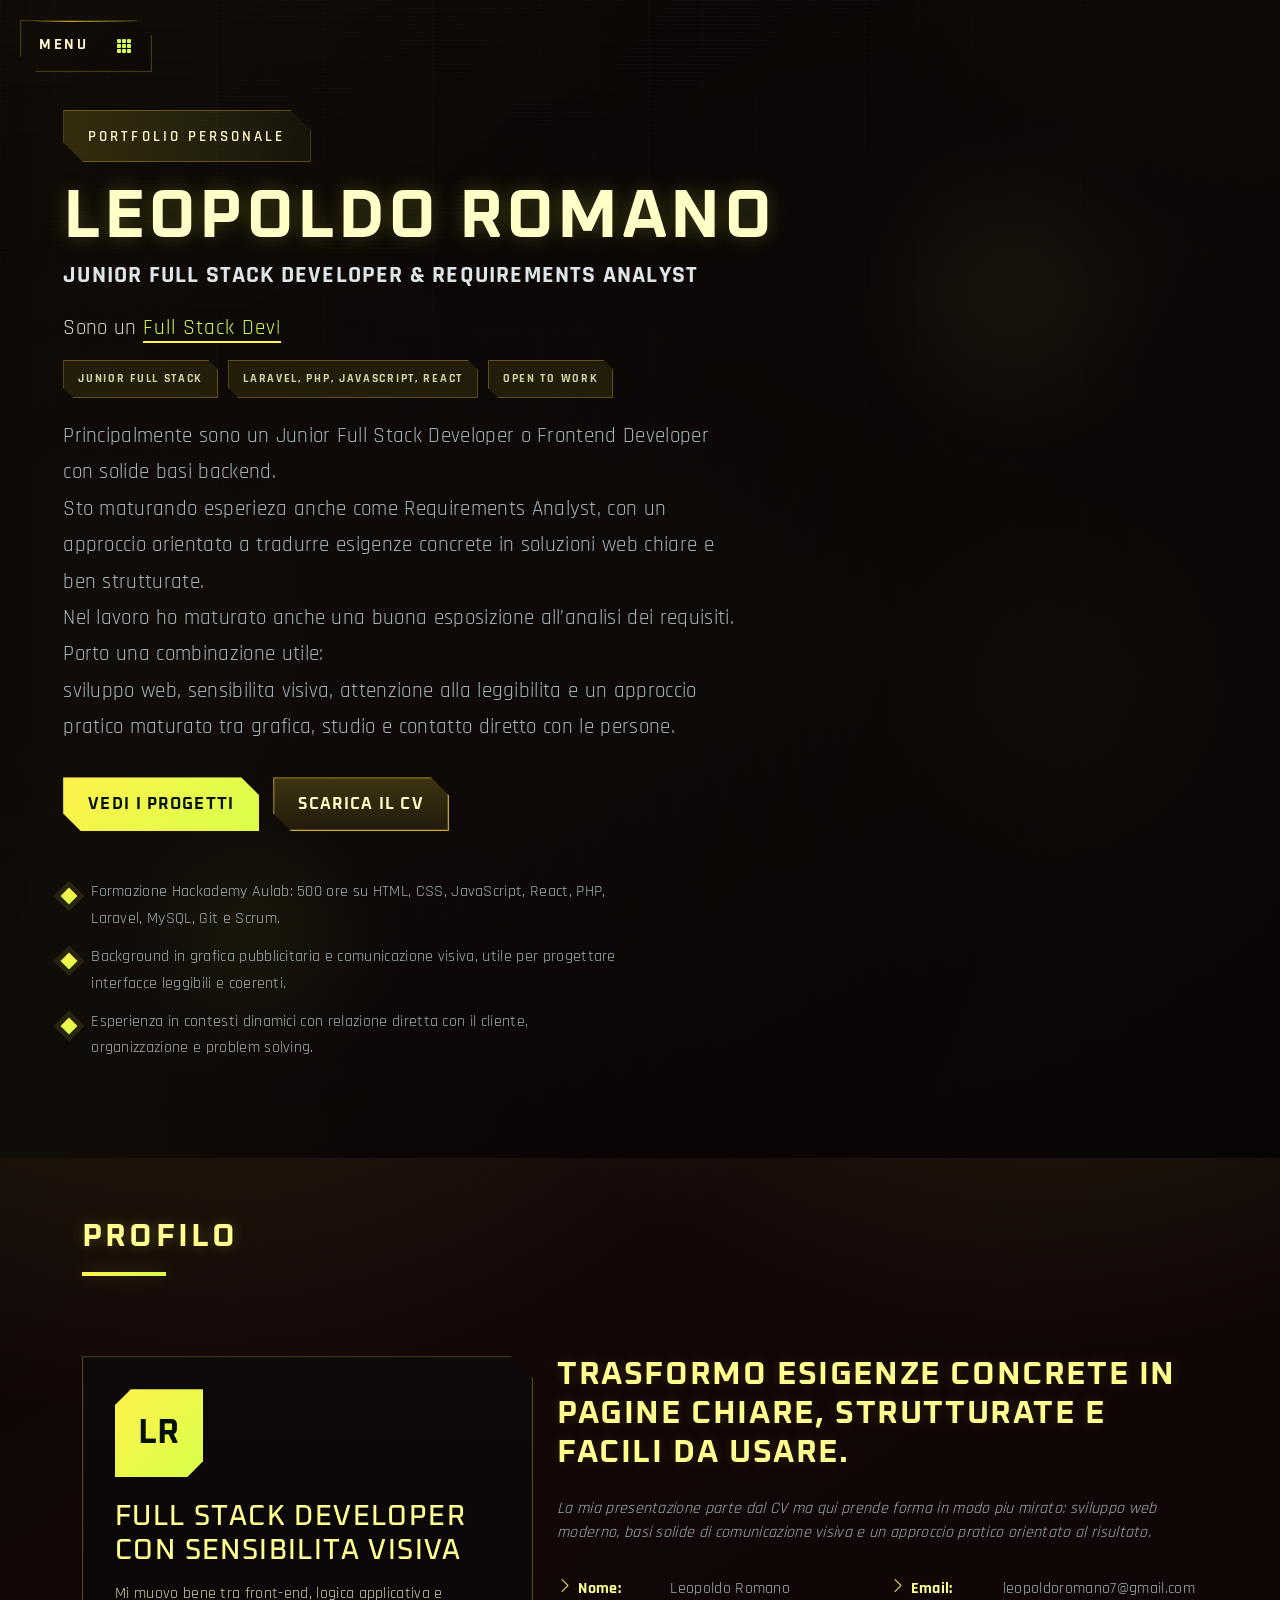
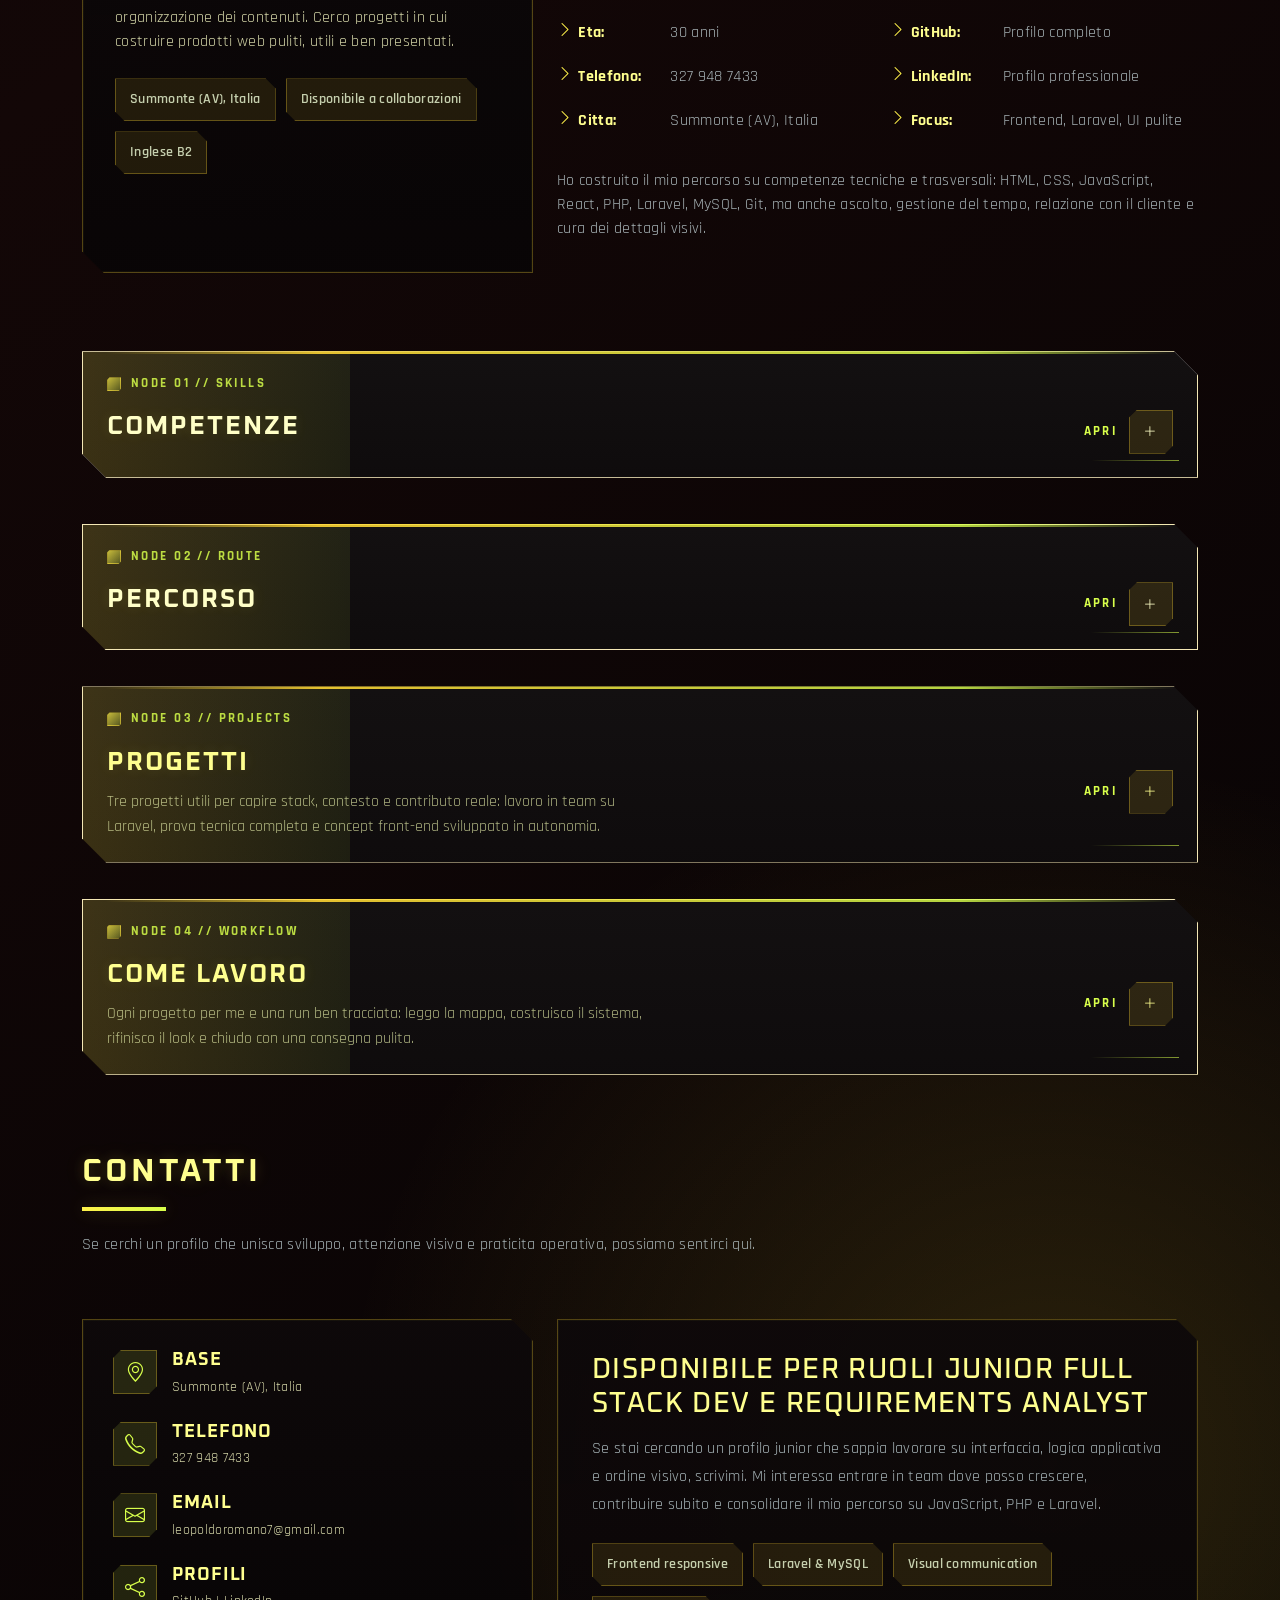
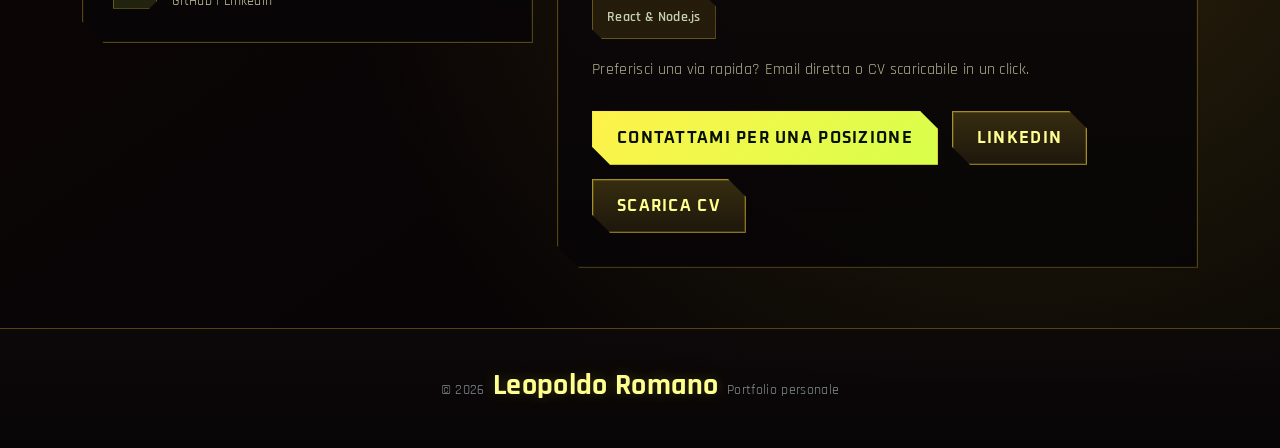
==== index.html @ 9788834b "feat: refresh sidebar and skills hub" ====
<!DOCTYPE html>
<html lang="it">

<head>
  <meta charset="utf-8">
  <meta content="width=device-width, initial-scale=1.0" name="viewport">
  <title>Leopoldo Romano | Junior Full Stack Developer</title>
  <meta
    content="Portfolio di Leopoldo Romano, Junior Full Stack Developer con esperienza in Laravel, PHP, JavaScript, React, WordPress e background in grafica e comunicazione visiva.."
    name="description">
  <meta content="Leopoldo Romano, Junior Full Stack Developer, Laravel, PHP, JavaScript,  React, HTML, CSS, MySQL, Portfolio"
    name="keywords">

  <link href="assets/img/favicon-lr.svg" rel="icon" type="image/svg+xml">
  <link href="assets/img/favicon-lr.svg" rel="apple-touch-icon">

  <link href="https://fonts.googleapis.com" rel="preconnect">
  <link href="https://fonts.gstatic.com" rel="preconnect" crossorigin>
  <link
    href="https://fonts.googleapis.com/css2?family=Oxanium:wght@400;500;600;700;800&family=Rajdhani:wght@400;500;600;700&display=swap"
    rel="stylesheet">

  <link href="assets/vendor/bootstrap/css/bootstrap.min.css" rel="stylesheet">
  <link href="assets/vendor/bootstrap-icons/bootstrap-icons.css" rel="stylesheet">
  <link href="assets/vendor/aos/aos.css" rel="stylesheet">

  <link href="assets/css/main.css?v=20260404-sidebar-photo" rel="stylesheet">
</head>

<body class="index-page">

  <header id="header" class="header dark-background d-flex flex-column">
    <button type="button" class="header-toggle" aria-label="Apri navigazione" aria-expanded="false"
      aria-controls="navmenu">
      <span class="header-toggle-label" data-header-toggle-label>Menu</span>
      <i class="bi bi-grid-3x3-gap-fill header-toggle-icon" data-header-toggle-icon aria-hidden="true"></i>
    </button>

    <div class="profile-mark profile-photo">
      <img src="assets/img/leopoldo-romano-sidebar.jpg?v=20260404-sidebar-photo" alt="Foto Leopoldo Romano">
    </div>

    <a href="#hero" class="logo d-flex flex-column align-items-center justify-content-center">
      <h1 class="sitename">Leopoldo Romano</h1>
    </a>
    <p class="sidebar-role">Junior Full Stack Developer & Requirements Analyst</p>

    <div class="social-links text-center">
      <a href="https://github.com/leopoldoromano7-ops" class="github" target="_blank" rel="noreferrer"
        aria-label="GitHub">
        <i class="bi bi-github"></i>
      </a>
      <a href="https://www.linkedin.com/in/leopoldo-romano-wd/" class="linkedin" target="_blank" rel="noreferrer"
        aria-label="LinkedIn">
        <i class="bi bi-linkedin"></i>
      </a>
      <a href="mailto:leopoldoromano7@gmail.com" class="email" aria-label="Email">
        <i class="bi bi-envelope"></i>
      </a>
      <a href="tel:+393279487433" class="phone" aria-label="Telefono">
        <i class="bi bi-telephone"></i>
      </a>
    </div>

    <nav id="navmenu" class="navmenu">
      <ul>
        <li><a href="#hero" class="active"><i class="bi bi-house navicon"></i>Home</a></li>
        <li><a href="#about"><i class="bi bi-person navicon"></i>Profilo</a></li>
        <li><a href="#skills"><i class="bi bi-code-square navicon"></i>Competenze</a></li>
        <li><a href="#resume"><i class="bi bi-file-earmark-text navicon"></i>Percorso</a></li>
        <li><a href="#portfolio"><i class="bi bi-grid navicon"></i>Progetti</a></li>
        <li><a href="#services"><i class="bi bi-briefcase navicon"></i>Come lavoro</a></li>
        <li><a href="#contact"><i class="bi bi-envelope navicon"></i>Contatti</a></li>
      </ul>
    </nav>
  </header>

  <main class="main">

    <section id="hero" class="hero section dark-background">
      <img src="assets/img/hero-bg.jpg" alt="" aria-hidden="true">
      <div class="hero-ornament hero-ornament-one"></div>
      <div class="hero-ornament hero-ornament-two"></div>

      <div class="container" data-aos="fade-up" data-aos-delay="100">
        <span class="eyebrow d-none d-md-block">Portfolio personale</span>
        <h2 class="hero-name">Leopoldo Romano</h2>
        <p class="hero-role">Junior Full Stack Developer & Requirements Analyst</p>
        <p class="hero-lead mt-4">
          Sono un 
          <span class="typed"
            data-typed-items="Full Stack Developer, Requirements Analyst, Frontend Developer con basi backend, Sviluppatore Laravel junior, Web Developer con background grafico, Developer tra UI e logica applicativa">Frontend
            Developeran>
        </p>
        <div class="hero-signal-strip mt-2" aria-label="Posizionamento professionale">
          <span>Junior Full Stack</span>
          <span>Laravel, PHP, JavaScript, React</span>
          <span>Open to work</span>
        </div>
        <p class="hero-intro">
          Principalmente sono un Junior Full Stack Developer o Frontend Developer con solide basi backend.<br>
          Sto maturando esperieza anche come Requirements Analyst, con un approccio orientato a tradurre esigenze concrete in soluzioni web chiare e ben strutturate.<br>
          Nel lavoro ho maturato anche una buona esposizione all’analisi dei requisiti.<br>
          Porto una combinazione utile:<br>
          sviluppo web, sensibilita visiva, attenzione alla leggibilita e un approccio pratico maturato tra grafica,
          studio e contatto diretto con le persone.
        </p>
        <div class="hero-actions">
          <a href="#portfolio" class="action-btn">Vedi i progetti</a>
          <a href="assets/docs/leopoldo-romano-cv.pdf" class="action-btn action-btn-outline"
            download="Leopoldo-Romano-CV.pdf">Scarica il CV</a>
        </div>
        <ul class="hero-points mt-5">
          <li>Formazione Hackademy Aulab: 500 ore su HTML, CSS, JavaScript, React, PHP,  <br>
            Laravel, MySQL, Git e Scrum.</li>
          <li>Background in grafica pubblicitaria e comunicazione visiva, utile per progettare <br>
            interfacce leggibili e coerenti.</li>
          <li>Esperienza in contesti dinamici con relazione diretta con il cliente, <br>
            organizzazione e problem solving.
          </li>
        </ul>
      </div>
    </section>

    <section id="about" class="about section">
      <div class="container section-title" data-aos="fade-up">
        <h2>Profilo</h2>
      </div>

      <div class="container" data-aos="fade-up" data-aos-delay="100">
        <div class="row gy-4 align-items-stretch">
          <div class="col-lg-5">
            <div class="about-panel">
              <div class="about-mark">LR</div>
              <h3>Full Stack Developer con sensibilita visiva</h3>
              <p>
                Mi muovo bene tra front-end, logica applicativa e organizzazione dei contenuti. Cerco progetti in cui
                costruire prodotti web puliti, utili e ben presentati.
              </p>
              <div class="meta-pills">
                <span>Summonte (AV), Italia</span>
                <span>Disponibile a collaborazioni</span>
                <span>Inglese B2</span>
              </div>
            </div>
          </div>

          <div class="col-lg-7 content">
            <h2>Trasformo esigenze concrete in pagine chiare, strutturate e facili da usare.</h2>
            <p class="fst-italic py-3">
              La mia presentazione parte dal CV ma qui prende forma in modo piu mirato: sviluppo web moderno, basi
              solide di comunicazione visiva e un approccio pratico orientato al risultato.
            </p>
            <div class="row">
              <div class="col-md-6">
                <ul>
                  <li><i class="bi bi-chevron-right"></i> <strong>Nome:</strong> <span>Leopoldo Romano</span></li>
                  <li><i class="bi bi-chevron-right"></i> <strong>Eta:</strong> <span>30 anni</span></li>
                  <li><i class="bi bi-chevron-right"></i> <strong>Telefono:</strong> <span><a
                        href="tel:+393279487433">327 948 7433</a></span></li>
                  <li><i class="bi bi-chevron-right"></i> <strong>Citta:</strong> <span>Summonte (AV), Italia</span>
                  </li>
                </ul>
              </div>
              <div class="col-md-6">
                <ul>
                  <li><i class="bi bi-chevron-right"></i> <strong>Email:</strong> <span><a
                        href="mailto:leopoldoromano7@gmail.com">leopoldoromano7@gmail.com</a></span></li>
                  <li><i class="bi bi-chevron-right"></i> <strong>GitHub:</strong> <span><a
                        href="https://github.com/leopoldoromano7-ops" target="_blank" rel="noreferrer">Profilo
                        completo</a></span></li>
                  <li><i class="bi bi-chevron-right"></i> <strong>LinkedIn:</strong> <span><a
                        href="https://www.linkedin.com/in/leopoldo-romano-wd/" target="_blank"
                        rel="noreferrer">Profilo professionale</a></span></li>
                  <li><i class="bi bi-chevron-right"></i> <strong>Focus:</strong> <span>Frontend, Laravel, UI
                      pulite</span></li>
                </ul>
              </div>
            </div>
            <p class="py-3">
              Ho costruito il mio percorso su competenze tecniche e trasversali: HTML, CSS, JavaScript, React, PHP, Laravel,
              MySQL, Git, ma anche ascolto, gestione del tempo, relazione con il cliente e cura dei dettagli visivi.
            </p>
          </div>
        </div>
      </div>
    </section>

    <section id="skills" class="skills-hub-section section dark-background expandable-section"
      data-expandable-label="Node 01 // Skills">
      <div class="container section-title" data-aos="fade-up">
        <h2>Competenze</h2>
      </div>

      <div class="container" data-aos="fade-up" data-aos-delay="100">
        <div class="skills-hud-shell">
          <div class="skills-hud-topbar" aria-label="Panoramica competenze">
            <span><strong>6</strong> rami attivi</span>
            <span><strong>Full Stack</strong> build principale</span>
            <span><strong>UI + Logic</strong> focus combinato</span>
          </div>

          <div class="skills-hub-grid">
            <button type="button" class="skill-path-trigger path-frontend"
              data-skill-modal-target="skill-modal-frontend" aria-haspopup="dialog">
              <span class="skill-path-slot">Path 01</span>
              <span class="skill-path-name">Frontend</span>
              <span class="skill-path-meta">HTML, CSS, JavaScript, React, Bootstrap</span>
              <span class="skill-path-level">Level 06</span>
            </button>

            <button type="button" class="skill-path-trigger path-backend"
              data-skill-modal-target="skill-modal-backend" aria-haspopup="dialog">
              <span class="skill-path-slot">Path 02</span>
              <span class="skill-path-name">Back-end</span>
              <span class="skill-path-meta">PHP, MySQL, MariaDB, MVC, Java</span>
              <span class="skill-path-level">Level 04</span>
            </button>

            <div class="skills-hub-core">
              <span class="skills-hub-core-kicker">Build Profile</span>
              <div class="skills-hub-core-frame">
                <span class="skills-hub-core-level">06</span>
                <span class="skills-hub-core-label">Full Stack</span>
              </div>
              <h3>Seleziona un ramo e apri il dettaglio skill.</h3>
            </div>

            <button type="button" class="skill-path-trigger path-tooling"
              data-skill-modal-target="skill-modal-tooling" aria-haspopup="dialog">
              <span class="skill-path-slot">Path 04</span>
              <span class="skill-path-name">Tooling</span>
              <span class="skill-path-meta">Git, GitHub, VS Code, Laravel, Eclipse, Spring</span>
              <span class="skill-path-level">Level 04</span>
            </button>

            <button type="button" class="skill-path-trigger path-visual"
              data-skill-modal-target="skill-modal-visual" aria-haspopup="dialog">
              <span class="skill-path-slot">Path 03</span>
              <span class="skill-path-name">Visual</span>
              <span class="skill-path-meta">Photoshop, Illustrator, InDesign, UI Sense</span>
              <span class="skill-path-level">Level 05</span>
            </button>

            <button type="button" class="skill-path-trigger path-soft"
              data-skill-modal-target="skill-modal-soft" aria-haspopup="dialog">
              <span class="skill-path-slot">Path 05</span>
              <span class="skill-path-name">Soft Skills</span>
              <span class="skill-path-meta">Problem solving, team, cliente</span>
              <span class="skill-path-level">Level 05</span>
            </button>

            <button type="button" class="skill-path-trigger path-workflow"
              data-skill-modal-target="skill-modal-workflow" aria-haspopup="dialog">
              <span class="skill-path-slot">Path 06</span>
              <span class="skill-path-name">Workflow</span>
              <span class="skill-path-meta">Agile, Scrum</span>
              <span class="skill-path-level">Level 04</span>
            </button>

          </div>
        </div>
      </div>

      <template id="skill-modal-frontend">
        <div class="skill-modal-header-copy">
          <span class="skill-modal-tag">Path 01 // Frontend</span>
          <h3>Frontend</h3>
          <p>Interfacce leggibili, ritmo visivo, comportamento lato client e attenzione alla resa responsive.</p>
        </div>
        <div class="skill-modal-columns">
          <div class="skill-modal-panel">
            <h4>Core Stack</h4>
            <div class="skill-modal-chip-list">
              <span>HTML5</span>
              <span>CSS3</span>
              <span>JavaScript</span>
              <span>React</span>
              <span>Tailwind CSS</span>
              <span>Bootstrap</span>
              <span>Responsive Design</span>
              <span>DOM Manipulation</span>
              <span>Layout UI</span>
            </div>
          </div>
          <div class="skill-modal-panel">
            <h4>Cosa porto</h4>
            <ul class="skill-modal-points">
              <li>Struttura semantica ordinata e riusabile.</li>
              <li>Interfacce responsive con gerarchia visiva chiara.</li>
              <li>Piccoli layer dinamici e interazioni utili, non decorative.</li>
            </ul>
          </div>
        </div>
      </template>

      <template id="skill-modal-backend">
        <div class="skill-modal-header-copy">
          <span class="skill-modal-tag">Path 02 // Back-end</span>
          <h3>Back-end</h3>
          <p>Logica applicativa, gestione dati e sviluppo Laravel orientato a flussi chiari e CRUD solidi.</p>
        </div>
        <div class="skill-modal-columns">
          <div class="skill-modal-panel">
            <h4>Core Stack</h4>
            <div class="skill-modal-chip-list">
              <span>PHP</span>
              <span>Laravel</span>
              <span>Database relazionali</span>
              <span>MySQL</span>
              <span>MariaDB</span>
              <span>CRUD</span>
              <span>MVC</span>
              <span>OOP</span>
              <span>Java</span>
              <span>Spring</span>
              <span>Query SQL</span>
            </div>
          </div>
          <div class="skill-modal-panel">
            <h4>Cosa porto</h4>
            <ul class="skill-modal-points">
              <li>Struttura backend pulita con attenzione al flusso utente.</li>
              <li>Gestione dati e query mirate senza overengineering.</li>
              <li>Buona base per auth, dashboard, aree revisore e API semplici.</li>
            </ul>
          </div>
        </div>
      </template>

      <template id="skill-modal-tooling">
        <div class="skill-modal-header-copy">
          <span class="skill-modal-tag">Path 03 // Tooling</span>
          <h3>Tooling</h3>
          <p>Versionamento e strumenti che tengono ordinato il lavoro e rendono piu fluida la consegna.</p>
        </div>
        <div class="skill-modal-columns">
          <div class="skill-modal-panel">
            <h4>Toolbox</h4>
            <div class="skill-modal-chip-list">
              <span>Git</span>
              <span>GitHub</span>
              <span>Visual Studio Code</span>
              <span>Eclipse</span>
              <span>Java Enterprise</span>
              <span>Angular</span>
              <span>Spring</span>
            </div>
          </div>
          <div class="skill-modal-panel">
            <h4>Cosa porto</h4>
            <ul class="skill-modal-points">
              <li>Workflow base con commit ordinati e repository leggibili.</li>
              <li>Ambiente di lavoro rapido, pratico e orientato alla consegna.</li>
              <li>Ramo secondario Java utile ad ampliare il range tecnico.</li>
            </ul>
          </div>
        </div>
      </template>

      <template id="skill-modal-workflow">
        <div class="skill-modal-header-copy">
          <span class="skill-modal-tag">Path 05 // Workflow</span>
          <h3>Workflow</h3>
          <p>Metodo di lavoro semplice ma ordinato: priorita chiare, passaggi condivisi e avanzamento leggibile.</p>
        </div>
        <div class="skill-modal-columns">
          <div class="skill-modal-panel">
            <h4>Metodo</h4>
            <div class="skill-modal-chip-list">
              <span>Agile</span>
              <span>Scrum</span>
            </div>
          </div>
          <div class="skill-modal-panel">
            <h4>Cosa porto</h4>
            <ul class="skill-modal-points">
              <li>Lavoro per task chiari, priorita leggibili e step progressivi.</li>
              <li>Buona abitudine a confrontarmi su stato, blocchi e prossime azioni.</li>
              <li>Uso del metodo come supporto pratico, senza appesantire il flusso.</li>
            </ul>
          </div>
        </div>
      </template>

      <template id="skill-modal-visual">
        <div class="skill-modal-header-copy">
          <span class="skill-modal-tag">Path 04 // Visual</span>
          <h3>Visual</h3>
          <p>Background grafico applicato al web: contrasto, composizione, asset e cura della presentazione.</p>
        </div>
        <div class="skill-modal-columns">
          <div class="skill-modal-panel">
            <h4>Creative Stack</h4>
            <div class="skill-modal-chip-list">
              <span>Photoshop</span>
              <span>Illustrator</span>
              <span>InDesign</span>
              <span>Adobe Premiere Pro</span>
              <span>Comunicazione visiva</span>
              <span>Organizzazione contenuti</span>
              <span>UI Sense</span>
            </div>
          </div>
          <div class="skill-modal-panel">
            <h4>Cosa porto</h4>
            <ul class="skill-modal-points">
              <li>Gerarchia visiva piu curata rispetto a un approccio puramente tecnico.</li>
              <li>Attenzione a tono, coerenza e leggibilita dell'interfaccia.</li>
              <li>Capacita di tradurre un concept in UI concreta e credibile.</li>
            </ul>
          </div>
        </div>
      </template>

      <template id="skill-modal-soft">
        <div class="skill-modal-header-copy">
          <span class="skill-modal-tag">Path 06 // Soft Skills</span>
          <h3>Soft Skills</h3>
          <p>Competenze trasversali utili per stare nel progetto, comunicare bene e mantenere il lavoro pulito.</p>
        </div>
        <div class="skill-modal-columns">
          <div class="skill-modal-panel">
            <h4>Passive Buffs</h4>
            <div class="skill-modal-chip-list">
              <span>Problem solving</span>
              <span>Lavoro in team</span>
              <span>Comunicazione efficace</span>
              <span>Pianificazione</span>
              <span>Pensiero analitico</span>
              <span>Relazione con il cliente</span>
              <span>Autonomia</span>
            </div>
          </div>
          <div class="skill-modal-panel">
            <h4>Cosa porto</h4>
            <ul class="skill-modal-points">
              <li>Buon equilibrio tra ascolto, esecuzione e chiarezza operativa.</li>
              <li>Abitudine a contesti dinamici e cliente-facing.</li>
              <li>Organizzazione del tempo e attenzione ai dettagli fino alla consegna.</li>
            </ul>
          </div>
        </div>
      </template>
    </section>

    <div class="skills-modal" id="skills-modal" aria-hidden="true">
      <div class="skills-modal-backdrop" data-skill-modal-close></div>
      <div class="skills-modal-dialog" role="dialog" aria-modal="true" aria-labelledby="skills-modal-title">
        <button type="button" class="skills-modal-close" data-skill-modal-close
          aria-label="Chiudi dettaglio competenze">
          <i class="bi bi-x-lg"></i>
        </button>
        <div class="skills-modal-body"></div>
      </div>
    </div>

    <section id="resume" class="resume section journey-map-section dark-background expandable-section"
      data-expandable-label="Node 02 // Route">
      <div class="container section-title" data-aos="fade-up">
        <h2>Percorso</h2>
      </div>

      <div class="container" data-aos="fade-up" data-aos-delay="100">
        <div class="journey-hud-shell">
          <div class="journey-hud-topbar" aria-label="Panoramica percorso">
            <span><strong>2</strong> rotte principali</span>
            <span><strong>Esperienza + Formazione</strong> convergenza</span>
            <span><strong>Cliente + Studio</strong> doppia progressione</span>
          </div>

          <div class="journey-hub-grid">
            <button type="button" class="journey-route-trigger route-experience"
              data-journey-modal-target="journey-modal-experience" aria-haspopup="dialog">
              <span class="journey-route-slot">Route 01</span>
              <span class="journey-route-name">Esperienza</span>
              <span class="journey-route-meta">Lavoro sul campo, cliente, comunicazione, operativita</span>
              <span class="journey-route-level">5 stage</span>
            </button>

            <div class="journey-hub-core">
              <span class="journey-hub-core-kicker">Campaign Log</span>
              <div class="journey-hub-core-frame">
                <span class="journey-hub-core-level">02</span>
                <span class="journey-hub-core-label">Main Routes</span>
              </div>
              <h3>Apri una rotta e leggi le tappe chiave.</h3>
            </div>

            <button type="button" class="journey-route-trigger route-learning"
              data-journey-modal-target="journey-modal-learning" aria-haspopup="dialog">
              <span class="journey-route-slot">Route 02</span>
              <span class="journey-route-name">Formazione</span>
              <span class="journey-route-meta">Hackademy, Java path, beni culturali, grafica</span>
              <span class="journey-route-level">6 stage</span>
            </button>
          </div>
        </div>
      </div>

      <template id="journey-modal-experience">
        <div class="skill-modal-header-copy">
          <span class="skill-modal-tag">Route 01 // Esperienza</span>
          <h3>Esperienza</h3>
          <p>Missioni reali che hanno costruito gestione cliente, organizzazione, comunicazione e contatto diretto con
            il mondo del lavoro.</p>
        </div>
        <div class="journey-modal-stage-list">

          <article class="journey-modal-stage">
            <div class="journey-modal-stage-top">
              <span class="journey-modal-stage-code">Stage 05</span>
              <span class="journey-modal-stage-date">03/2026 - Attuale</span>
            </div>
            <h4>Junior Full Stack Developer & Requirements Analyst</h4>
            <p class="journey-modal-stage-place"><em>SoftwareEngine Srl</em></p>
            <ul class="skill-modal-points">
              <li>Collaborazione allo sviluppo e alla manutenzione di web application aziendali con Laravel, PHP, JavaScript e WordPress.</li>
              <li>Progettazione e implementazione di funzionalità lato frontend e backend.</li>
              <li>Supporto all’analisi dei requisiti e comprensione delle esigenze funzionali.</li>
              <li>Interazione con clienti per raccolta informazioni e supporto operativo.</li>
              <li>Supporto alla formazione utenti e spiegazione delle funzionalità applicative.</li>
            </ul>
          </article>

          <article class="journey-modal-stage">
            <div class="journey-modal-stage-top">
              <span class="journey-modal-stage-code">Stage 04</span>
              <span class="journey-modal-stage-date">01/2021 - Attuale</span>
            </div>
            <h4>Cameriere, addetto sala e comunicazione visiva</h4>
            <p class="journey-modal-stage-place"><em>Elborracho Steak House</em></p>
            <ul class="skill-modal-points">
              <li>Accoglienza clienti, gestione prenotazioni e coordinamento ingressi.</li>
              <li>Supporto al servizio beverage e cura dell'esperienza complessiva del cliente.</li>
              <li>Progettazione grafica del menu e aggiornamento della carta vini.</li>
              <li>Supporto alla gestione e all'aggiornamento del sito del locale.</li>
            </ul>
          </article>

          <article class="journey-modal-stage">
            <div class="journey-modal-stage-top">
              <span class="journey-modal-stage-code">Stage 03</span>
              <span class="journey-modal-stage-date">01/2022 - 01/2023</span>
            </div>
            <h4>Volontario del Servizio Civile Nazionale, guida turistica</h4>
            <p class="journey-modal-stage-place"><em>Servizio Civile Universale</em></p>
            <ul class="skill-modal-points">
              <li>Accoglienza turisti e presentazione del programma di visita.</li>
              <li>Ideazione di percorsi, tour e itinerari tematici.</li>
              <li>Spiegazione degli aspetti storico-culturali e ambientali dei luoghi.</li>
              <li>Pianificazione anticipata delle attivita con attenzione a tempi e qualita.</li>
            </ul>
          </article>

          <article class="journey-modal-stage">
            <div class="journey-modal-stage-top">
              <span class="journey-modal-stage-code">Stage 02</span>
              <span class="journey-modal-stage-date">07/2021 - 11/2021</span>
            </div>
            <h4>Addetto alla comunicazione visiva</h4>
            <p class="journey-modal-stage-place"><em>Universita degli Studi di Salerno</em></p>
            <ul class="skill-modal-points">
              <li>Supporto alla promozione di progetti del dipartimento di beni culturali.</li>
              <li>Uso semi-professionale di Photoshop, Illustrator, InDesign e Premiere Pro.</li>
              <li>Produzione di materiali visivi chiari, coerenti e leggibili.</li>
            </ul>
          </article>

          <article class="journey-modal-stage">
            <div class="journey-modal-stage-top">
              <span class="journey-modal-stage-code">Stage 01</span>
              <span class="journey-modal-stage-date">09/2016 - 04/2017</span>
            </div>
            <h4>Assistente informatico</h4>
            <p class="journey-modal-stage-place"><em>HS Soluzioni Informatiche</em></p>
            <ul class="skill-modal-points">
              <li>Alternanza scuola-lavoro in contesto informatico.</li>
              <li>Primo contatto operativo con strumenti digitali in ambiente professionale.</li>
            </ul>
          </article>
        </div>
      </template>

      <template id="journey-modal-learning">
        <div class="skill-modal-header-copy">
          <span class="skill-modal-tag">Route 02 // Formazione</span>
          <h3>Formazione</h3>
          <p>Upgrade tecnici e culturali che hanno consolidato il profilo: sviluppo web, grafica, analisi e autonomia
            nella documentazione tecnica.</p>
        </div>
        <div class="journey-modal-stage-list">

          <article class="journey-modal-stage">
            <div class="journey-modal-stage-top">
              <span class="journey-modal-stage-code">Stage 06</span>
              <span class="journey-modal-stage-date">02/2026 - 04/2026</span>
            </div>
            <h4>Specializzazione React</h4>
            <p class="journey-modal-stage-place"><em>React - Aulab</em></p>
            <ul class="skill-modal-points">
              <li>Sviluppo di interfacce web dinamiche con React e JavaScript moderno (ES6+).</li>
              <li>Utilizzo di Tailwind CSS per la creazione di interfacce responsive e moderne.</li>
            </ul>
          </article>

          <article class="journey-modal-stage">
            <div class="journey-modal-stage-top">
              <span class="journey-modal-stage-code">Stage 05</span>
              <span class="journey-modal-stage-date">10/2025 - 02/2026</span>
            </div>
            <h4>Corso Full Stack Developer</h4>
            <p class="journey-modal-stage-place"><em>Hackademy - Aulab</em></p>
            <ul class="skill-modal-points">
              <li>500 ore su HTML, CSS, JavaScript, PHP, Laravel, Bootstrap, MySQL, Git e GitHub.</li>
              <li>Approccio full stack con Scrum e Agile come metodo di lavoro.</li>
            </ul>
          </article>

          <article class="journey-modal-stage">
            <div class="journey-modal-stage-top">
              <span class="journey-modal-stage-code">Stage 04</span>
              <span class="journey-modal-stage-date">01/2022 - 01/2023</span>
            </div>
            <h4>Corso Web Java Junior Developer</h4>
            <p class="journey-modal-stage-place"><em>Udemy</em></p>
            <ul class="skill-modal-points">
              <li>Introduzione a Java e Java Enterprise.</li>
              <li>Uso di Eclipse, Angular e Spring come ramo secondario di studio.</li>
            </ul>
          </article>

          <article class="journey-modal-stage">
            <div class="journey-modal-stage-top">
              <span class="journey-modal-stage-code">Stage 03</span>
              <span class="journey-modal-stage-date">09/2019 - 11/2021</span>
            </div>
            <h4>Laurea triennale in Scienze dei Beni Culturali</h4>
            <p class="journey-modal-stage-place"><em>Universita degli Studi di Salerno</em></p>
            <ul class="skill-modal-points">
              <li>Percorso con specializzazione in archeologia.</li>
              <li>Analisi, ricerca e organizzazione dei contenuti come competenze trasversali forti.</li>
            </ul>
          </article>

          <article class="journey-modal-stage">
            <div class="journey-modal-stage-top">
              <span class="journey-modal-stage-code">Stage 02</span>
              <span class="journey-modal-stage-date">09/2012 - 06/2017</span>
            </div>
            <h4>Diploma in Grafica Pubblicitaria</h4>
            <p class="journey-modal-stage-place"><em>Liceo Artistico Paolo Anania De Luca</em></p>
            <ul class="skill-modal-points">
              <li>Base solida sui software Adobe e sulla costruzione di materiali visivi.</li>
              <li>Primo sviluppo di sensibilita grafica applicata alla comunicazione.</li>
            </ul>
          </article>

          <article class="journey-modal-stage">
            <div class="journey-modal-stage-top">
              <span class="journey-modal-stage-code">Stage 01</span>
              <span class="journey-modal-stage-date">Sempre attivo</span>
            </div>
            <h4>Lingue</h4>
            <p class="journey-modal-stage-place"><em>Italiano madrelingua | Inglese B2</em></p>
            <ul class="skill-modal-points">
              <li>Buona autonomia nella lettura della documentazione tecnica.</li>
              <li>Interazione e comprensione in contesti digitali a livello B2.</li>
            </ul>
          </article>
        </div>
      </template>
    </section>

    <div class="skills-modal journey-modal" id="journey-modal" aria-hidden="true">
      <div class="skills-modal-backdrop" data-journey-modal-close></div>
      <div class="skills-modal-dialog" role="dialog" aria-modal="true" aria-labelledby="journey-modal-title">
        <button type="button" class="skills-modal-close" data-journey-modal-close
          aria-label="Chiudi dettaglio percorso">
          <i class="bi bi-x-lg"></i>
        </button>
        <div class="skills-modal-body journey-modal-body"></div>
      </div>
    </div>

    <section id="portfolio" class="portfolio section expandable-section" data-expandable-label="Node 03 // Projects">
      <div class="container section-title" data-aos="fade-up">
        <h2>Progetti</h2>
        <p>Tre progetti utili per capire stack, contesto e contributo reale: lavoro in team su Laravel, prova tecnica
          completa e concept front-end sviluppato in autonomia.</p>
      </div>

      <div class="container">
        <div class="row gy-4">
          <div class="col-lg-4 col-md-6">
            <article class="project-card" data-aos="fade-up" data-aos-delay="100">
              <div class="project-icon"><i class="bi bi-shop-window"></i></div>
              <span class="project-type">Aulab Hackademy</span>
              <h3>Presto</h3>
              <div class="project-role-strip">
                <span>Team project</span>
                <span>Laravel marketplace</span>
                <span>Full stack junior</span>
              </div>
              <p>Marketplace full stack ispirato a Subito.it, sviluppato durante Hackademy Aulab per pubblicare,
                cercare e gestire annunci con workflow completo lato utente e revisore.</p>
              <p class="project-contribution">
                <strong>Il mio focus:</strong> contribuire alla build di un prodotto full stack con autenticazione,
                gestione annunci, ricerca e flussi utente piu vicini a un caso reale.
              </p>
              <div class="project-tags">
                <span>Laravel</span>
                <span>MySQL</span>
                <span>Livewire</span>
                <span>Bootstrap</span>
                <span>JavaScript</span>
                <span>Fortify</span>
              </div>
              <ul class="project-points">
                <li>Autenticazione utenti, recupero password e gestione annunci con upload immagini multiplo.</li>
                <li>Ricerca full-text con Scout e TNTSearch, supporto multi-lingua IT/EN e dashboard revisore.</li>
                <li>Job asincroni per resize immagini e integrazione AI per analisi visuale con Google Cloud Vision.</li>
              </ul>
              <a class="action-link" href="https://github.com/leopoldoromano7-ops/Presto-ecommerce-web-app"
                target="_blank"
                rel="noreferrer">Apri il repository</a>
            </article>
          </div>

          <div class="col-lg-4 col-md-6">
            <article class="project-card" data-aos="fade-up" data-aos-delay="200">
              <div class="project-icon"><i class="bi bi-file-earmark-code"></i></div>
              <span class="project-type">Prova tecnica</span>
              <h3>Mbizzica</h3>
              <div class="project-role-strip">
                <span>Prova individuale</span>
                <span>CRUD + auth</span>
                <span>Prodotto completo</span>
              </div>
              <p>Paste sharing app sviluppata per una prova con SoftwareEngine SRL: permette di creare, proteggere,
                filtrare e condividere contenuti testuali con logiche piu vicine a un prodotto reale.</p>
              <p class="project-contribution">
                <strong>Il mio focus:</strong> costruire da solo una web app Laravel con autenticazione, permessi,
                filtri, API e funzioni abbastanza ampie da mostrare autonomia tecnica.
              </p>
              <div class="project-tags">
                <span>PHP</span>
                <span>Laravel</span>
                <span>MySQL</span>
                <span>Blade</span>
                <span>Bootstrap</span>
                <span>AJAX</span>
              </div>
              <ul class="project-points">
                <li>Autenticazione con login, registrazione e two-factor authentication.</li>
                <li>Paste pubbliche, private e unlisted, con protezione password, tag, categorie e filtri.</li>
                <li>Commenti, voting system, notifiche, upload file e REST API.</li>
              </ul>
              <a class="action-link" href="https://github.com/leopoldoromano7-ops/mbizzica-web-app-laravel"
                target="_blank" rel="noreferrer">Apri il repository</a>
            </article>
          </div>

          <div class="col-lg-4 col-md-6">
            <article class="project-card" data-aos="fade-up" data-aos-delay="300">
              <div class="project-icon"><i class="bi bi-car-front"></i></div>
              <span class="project-type">Concept front-end</span>
              <h3>Presto MotoStore</h3>
              <div class="project-role-strip">
                <span>Concept autonomo</span>
                <span>Frontend/UI</span>
                <span>Visual hierarchy</span>
              </div>
              <p>Spin-off sviluppato in parallelo a Presto, ideato da me lato front-end per declinare la stessa logica
                marketplace su un'interfaccia piu verticale e orientata al settore motori.</p>
              <p class="project-contribution">
                <strong>Il mio focus:</strong> mostrare come ragiono su interfaccia, gerarchia visiva e presentazione
                del prodotto quando posso guidare direttamente il lato front-end.
              </p>
              <div class="project-tags">
                <span>HTML</span>
                <span>CSS</span>
                <span>JavaScript</span>
                <span>Bootstrap</span>
                <span>UI Design</span>
              </div>
              <ul class="project-points">
                <li>Concept grafico e costruzione dell'interfaccia pensati da me in autonomia.</li>
                <li>Focus su gerarchia visiva, schede prodotto, listing e leggibilita mobile.</li>
                <li>Progetto utile per mostrare il mio contributo front-end parallelo al lavoro su Presto.</li>
              </ul>
              <a class="action-link" href="https://github.com/leopoldoromano7-ops/Presto_MotoStore-Frontend-E-commerce-UI"
                target="_blank" rel="noreferrer">Apri il repository</a>
            </article>
          </div>
        </div>

        <div class="portfolio-note text-center" data-aos="fade-up" data-aos-delay="350">

          <a class="action-btn action-btn-outline action-btn-outline-strong mt-4" href="https://github.com/leopoldoromano7-ops"
            target="_blank" rel="noreferrer">Vedi altri progetti su GitHub</a>
        </div>
      </div>
    </section>

    <section id="services" class="services section light-background expandable-section"
      data-expandable-label="Node 04 // Workflow">
      <div class="container section-title" data-aos="fade-up">
        <h2>Come lavoro</h2>
        <p>Ogni progetto per me e una run ben tracciata: leggo la mappa, costruisco il sistema, rifinisco il look e
          chiudo con una consegna pulita.</p>
      </div>

      <div class="container">
        <div class="mission-board-shell" data-aos="fade-up" data-aos-delay="100">
          <div class="mission-board-hud">
            <div>
              <span class="mission-board-tag">Mission Flow // Active</span>
              <h3>Niente button mash: lavoro per stage chiari, con priorita visibili e un HUD pulito.</h3>
              <p>Mi piace impostare il lavoro come una mission board: prima capisco obiettivo e vincoli, poi monto la
                build, rifinisco l'interfaccia e chiudo con check, fix e handoff ordinato.</p>
            </div>

            <div class="mission-board-stats" aria-label="Workflow snapshot">
              <span><strong>4</strong> stage core</span>
              <span><strong>UI + Logic</strong> combo</span>
              <span><strong>Low Noise</strong> clear flow</span>
            </div>
          </div>

          <div class="mission-board-grid">
            <article class="mission-card mission-card-recon" data-aos="fade-up" data-aos-delay="140">
              <div class="mission-card-top">
                <span class="mission-code">Stage 01</span>
                <span class="mission-status">Recon</span>
              </div>
              <div class="mission-icon"><i class="bi bi-search"></i></div>
              <h4>Scan e obiettivi</h4>
              <p>Prima leggo il contesto: chi usa il progetto, cosa deve ottenere e quali vincoli non posso ignorare.
              </p>
              <ul class="mission-list">
                <li>Brief, scope e priorita</li>
                <li>Gerarchia dei contenuti</li>
                <li>Mappa pagine, funzioni e ritmo</li>
              </ul>
            </article>

            <article class="mission-card mission-card-build" data-aos="fade-up" data-aos-delay="180">
              <div class="mission-card-top">
                <span class="mission-code">Stage 02</span>
                <span class="mission-status">Build</span>
              </div>
              <div class="mission-icon"><i class="bi bi-code-slash"></i></div>
              <h4>Struttura e sistemi</h4>
              <p>Metto in piedi layout, componenti e logiche in modo leggibile, responsive e pronto a crescere senza
                rompersi subito.</p>
              <ul class="mission-list">
                <li>HTML, CSS, JS e Laravel</li>
                <li>CRUD, database e flussi base</li>
                <li>Componenti chiari e riusabili</li>
              </ul>
            </article>

            <article class="mission-card mission-card-visual" data-aos="fade-up" data-aos-delay="220">
              <div class="mission-card-top">
                <span class="mission-code">Stage 03</span>
                <span class="mission-status">Visual Pass</span>
              </div>
              <div class="mission-icon"><i class="bi bi-layers"></i></div>
              <h4>Interfaccia e atmosfera</h4>
              <p>Qui entra il mio lato grafico: tono visivo, contrasto, spazi e dettagli che fanno sembrare il
                progetto voluto, non assemblato in fretta.</p>
              <ul class="mission-list">
                <li>Palette, tipografia e profondita</li>
                <li>Gerarchia visiva leggibile</li>
                <li>Identita coerente tra sezioni</li>
              </ul>
            </article>

            <article class="mission-card mission-card-sync" data-aos="fade-up" data-aos-delay="260">
              <div class="mission-card-top">
                <span class="mission-code">Stage 04</span>
                <span class="mission-status">Sync</span>
              </div>
              <div class="mission-icon"><i class="bi bi-shield-check"></i></div>
              <h4>Check, fix e handoff</h4>
              <p>Chiudo la run con debug, rifiniture e confronto rapido, cosi la consegna resta solida e non una demo
                fragile da sistemare dopo.</p>
              <ul class="mission-list">
                <li>Controllo responsive e pulizia</li>
                <li>Revisioni veloci e mirate</li>
                <li>Consegna chiara e collaborativa</li>
              </ul>
            </article>
          </div>
        </div>
      </div>
    </section>

    <section id="contact" class="contact section">
      <div class="container section-title" data-aos="fade-up">
        <h2>Contatti</h2>
        <p>Se cerchi un profilo che unisca sviluppo, attenzione visiva e praticita operativa, possiamo sentirci qui.
        </p>
      </div>

      <div class="container" data-aos="fade-up" data-aos-delay="100">
        <div class="row gy-4">
          <div class="col-lg-5">
            <div class="info-wrap">
              <div class="info-item d-flex" data-aos="fade-up" data-aos-delay="200">
                <i class="bi bi-geo-alt flex-shrink-0"></i>
                <div>
                  <h3>Base</h3>
                  <p>Summonte (AV), Italia</p>
                </div>
              </div>

              <div class="info-item d-flex" data-aos="fade-up" data-aos-delay="250">
                <i class="bi bi-telephone flex-shrink-0"></i>
                <div>
                  <h3>Telefono</h3>
                  <p><a href="tel:+393279487433">327 948 7433</a></p>
                </div>
              </div>

              <div class="info-item d-flex" data-aos="fade-up" data-aos-delay="300">
                <i class="bi bi-envelope flex-shrink-0"></i>
                <div>
                  <h3>Email</h3>
                  <p><a href="mailto:leopoldoromano7@gmail.com">leopoldoromano7@gmail.com</a></p>
                </div>
              </div>

              <div class="info-item d-flex" data-aos="fade-up" data-aos-delay="350">
                <i class="bi bi-share flex-shrink-0"></i>
                <div>
                  <h3>Profili</h3>
                  <p><a href="https://github.com/leopoldoromano7-ops" target="_blank" rel="noreferrer">GitHub</a> |
                    <a href="https://www.linkedin.com/in/leopoldo-romano-wd/" target="_blank"
                      rel="noreferrer">LinkedIn</a>
                  </p>
                </div>
              </div>
            </div>
          </div>

          <div class="col-lg-7">
            <div class="contact-panel">
              <h3>Disponibile per ruoli junior full stack dev e requirements analyst</h3>
              <p class="contact-copy">
                Se stai cercando un profilo junior che sappia lavorare su interfaccia, logica applicativa e ordine
                visivo, scrivimi. Mi interessa entrare in team dove posso crescere, contribuire subito e consolidare il
                mio percorso su JavaScript, PHP e Laravel.
              </p>
              <div class="meta-pills">
                <span>Frontend responsive</span>
                <span>Laravel &amp; MySQL</span>
                <span>Visual communication</span>
                <span>React &amp; Node.js</span>
              </div>
              <p class="contact-cta-note">Preferisci una via rapida? Email diretta o CV scaricabile in un click.</p>
              <div class="contact-actions">
                <a href="mailto:leopoldoromano7@gmail.com"
                  class="action-btn">
                  Contattami per una posizione
                </a>
                <a href="https://www.linkedin.com/in/leopoldo-romano-wd/" class="action-btn action-btn-outline"
                  target="_blank" rel="noreferrer">LinkedIn</a>
                <a href="assets/docs/leopoldo-romano-cv.pdf" class="action-btn action-btn-outline"
                  download="Leopoldo-Romano-CV.pdf">Scarica CV</a>
              </div>
            </div>
          </div>
        </div>
      </div>
    </section>
  </main>

  <footer id="footer" class="footer position-relative">
    <div class="container">
      <div class="copyright text-center">
        <p><span>&copy; 2026</span> <strong class="px-1 sitename">Leopoldo Romano</strong> <span>Portfolio personale</span>
        </p>
      </div>
    </div>
  </footer>

  <a href="#" id="scroll-top" class="scroll-top d-flex align-items-center justify-content-center"><i
      class="bi bi-arrow-up-short"></i></a>

  <div id="preloader"></div>

  <script src="assets/vendor/bootstrap/js/bootstrap.bundle.min.js"></script>
  <script src="assets/vendor/aos/aos.js"></script>
  <script src="assets/vendor/typed.js/typed.umd.js"></script>

  <script src="assets/js/main.js?v=20260404-sidebar-photo"></script>
</body>

</html>
---- assets/css/main.css ----
/**
* Template Name: iPortfolio
* Template URL: https://bootstrapmade.com/iportfolio-bootstrap-portfolio-websites-template/
* Updated: Jun 29 2024 with Bootstrap v5.3.3
* Author: BootstrapMade.com
* License: https://bootstrapmade.com/license/
*/

/*--------------------------------------------------------------
# Font & Color Variables
# Help: https://bootstrapmade.com/color-system/
--------------------------------------------------------------*/
/* Fonts */
:root {
  --default-font: "Roboto",  system-ui, -apple-system, "Segoe UI", Roboto, "Helvetica Neue", Arial, "Noto Sans", "Liberation Sans", sans-serif, "Apple Color Emoji", "Segoe UI Emoji", "Segoe UI Symbol", "Noto Color Emoji";
  --heading-font: "Raleway",  sans-serif;
  --nav-font: "Poppins",  sans-serif;
}

/* Global Colors - The following color variables are used throughout the website. Updating them here will change the color scheme of the entire website */
:root { 
  --background-color: #ffffff; /* Background color for the entire website, including individual sections */
  --default-color: #272829; /* Default color used for the majority of the text content across the entire website */
  --heading-color: #050d18; /* Color for headings, subheadings and title throughout the website */
  --accent-color: #149ddd; /* Accent color that represents your brand on the website. It's used for buttons, links, and other elements that need to stand out */
  --surface-color: #ffffff; /* The surface color is used as a background of boxed elements within sections, such as cards, icon boxes, or other elements that require a visual separation from the global background. */
  --contrast-color: #ffffff; /* Contrast color for text, ensuring readability against backgrounds of accent, heading, or default colors. */
}

/* Nav Menu Colors - The following color variables are used specifically for the navigation menu. They are separate from the global colors to allow for more customization options */
:root {
  --nav-color: #a8a9b4;  /* The default color of the main navmenu links */
  --nav-hover-color: #ffffff; /* Applied to main navmenu links when they are hovered over or active */
  --nav-mobile-background-color: #040b14; /* Used as the background color for mobile navigation menu */
  --nav-dropdown-background-color: #040b14; /* Used as the background color for dropdown items that appear when hovering over primary navigation items */
  --nav-dropdown-color: #a8a9b4; /* Used for navigation links of the dropdown items in the navigation menu. */
  --nav-dropdown-hover-color: #ffffff; /* Similar to --nav-hover-color, this color is applied to dropdown navigation links when they are hovered over. */
}

/* Color Presets - These classes override global colors when applied to any section or element, providing reuse of the sam color scheme. */

.light-background {
  --background-color: #f4fafd;
  --surface-color: #ffffff;
}

.dark-background {
  --background-color: #040b14;
  --default-color: #ffffff;
  --heading-color: #ffffff;
  --surface-color: #151f2b;
  --contrast-color: #ffffff;
}

/* Smooth scroll */
:root {
  scroll-behavior: smooth;
}

/*--------------------------------------------------------------
# General Styling & Shared Classes
--------------------------------------------------------------*/
body {
  color: var(--default-color);
  background-color: var(--background-color);
  font-family: var(--default-font);
}

a {
  color: var(--accent-color);
  text-decoration: none;
  transition: 0.3s;
}

a:hover {
  color: color-mix(in srgb, var(--accent-color), transparent 25%);
  text-decoration: none;
}

h1,
h2,
h3,
h4,
h5,
h6 {
  color: var(--heading-color);
  font-family: var(--heading-font);
}

/*--------------------------------------------------------------
# Global Header
--------------------------------------------------------------*/
.header {
  color: var(--default-color);
  background-color: var(--background-color);
  position: fixed;
  top: 0;
  left: 0;
  bottom: 0;
  padding: 0 15px;
  width: 300px;
  transition: all ease-in-out 0.3s;
  overflow-y: auto;
  z-index: 997;
  border-right: 1px solid color-mix(in srgb, var(--default-color), transparent 90%);
}

.header .profile-img img {
  margin: 15px auto;
  display: block;
  width: 120px;
  border: 8px solid color-mix(in srgb, var(--default-color), transparent 85%);
}

.header .logo {
  line-height: 1;
  margin-bottom: 15px;
}

.header .logo img {
  max-height: 32px;
  margin-right: 8px;
}

.header .logo h1 {
  font-size: 24px;
  margin: 0;
  font-weight: 700;
  color: var(--heading-color);
}

.header .social-links {
  margin: 0 0 20px 0;
}

.header .social-links a {
  font-size: 16px;
  display: inline-flex;
  align-items: center;
  justify-content: center;
  background: color-mix(in srgb, var(--default-color), transparent 90%);
  color: var(--default-color);
  margin: 0 2px;
  border-radius: 50%;
  text-align: center;
  width: 40px;
  height: 40px;
  transition: 0.3s;
}

.header .social-links a:hover {
  color: var(--contrast-color);
  background: var(--accent-color);
}

@media (min-width: 1200px) {

  .header~main,
  .header~#footer {
    margin-left: 300px;
  }
}

@media (max-width: 1199px) {
  .header {
    left: -100%;
  }
}

.header.header-show {
  left: 0;
}

.header .header-toggle {
  color: var(--contrast-color);
  background-color: var(--accent-color);
  font-size: 22px;
  display: flex;
  align-items: center;
  justify-content: center;
  width: 40px;
  height: 40px;
  border-radius: 50%;
  cursor: pointer;
  position: fixed;
  top: 15px;
  right: 15px;
  z-index: 9999;
  transition: background-color 0.3s;
}

.header .header-toggle:hover {
  color: var(--contrast-color);
  background-color: color-mix(in srgb, var(--accent-color) 90%, white 15%);
}

/*--------------------------------------------------------------
# Navigation Menu
--------------------------------------------------------------*/
.mobile-nav-toggle {
  display: none;
}

.navmenu {
  padding: 0;
  z-index: 9997;
}

.navmenu ul {
  list-style: none;
  padding: 0 0 20px 0;
  margin: 0;
}

.navmenu a,
.navmenu a:focus {
  color: var(--nav-color);
  padding: 15px 10px;
  font-family: var(--nav-font);
  font-size: 16px;
  font-weight: 400;
  display: flex;
  align-items: center;
  white-space: nowrap;
  transition: 0.3s;
  width: 100%;
}

.navmenu a .navicon,
.navmenu a:focus .navicon {
  font-size: 20px;
  margin-right: 10px;
}

.navmenu a .toggle-dropdown,
.navmenu a:focus .toggle-dropdown {
  font-size: 12px;
  line-height: 0;
  margin-left: auto;
  width: 30px;
  height: 30px;
  display: flex;
  align-items: center;
  justify-content: center;
  border-radius: 50%;
  transition: 0.3s;
  flex-shrink: 0;
  background-color: color-mix(in srgb, var(--accent-color), transparent 90%);
}

.navmenu a .toggle-dropdown:hover,
.navmenu a:focus .toggle-dropdown:hover {
  background-color: var(--accent-color);
  color: var(--contrast-color);
}

.navmenu a:hover,
.navmenu .active,
.navmenu .active:focus {
  color: var(--nav-hover-color);
}

.navmenu a:hover .navicon,
.navmenu .active .navicon,
.navmenu .active:focus .navicon {
  color: var(--accent-color);
}

.navmenu .active .toggle-dropdown,
.navmenu .active:focus .toggle-dropdown {
  background-color: var(--accent-color);
  color: var(--contrast-color);
  transform: rotate(180deg);
}

.navmenu .dropdown {
  display: block;
}

.navmenu .dropdown a,
.navmenu .dropdown a:focus {
  color: --nav-dropdown-color;
}

.navmenu .dropdown a:hover,
.navmenu .dropdown .active,
.navmenu .dropdown .active:focus {
  color: var(--nav-dropdown-hover-color);
}

.navmenu .dropdown ul {
  position: static;
  display: none;
  z-index: 99;
  padding: 5px 10px;
  margin: 5px 10px;
  background-color: var(--nav-dropdown-background-color);
  border: 1px solid color-mix(in srgb, var(--default-color), transparent 90%);
  box-shadow: none;
  transition: all 0.5s ease-in-out;
}

.navmenu .dropdown ul ul {
  background-color: rgba(33, 37, 41, 0.1);
}

.navmenu .dropdown>.dropdown-active {
  display: block;
  background-color: rgba(33, 37, 41, 0.03);
}

/*--------------------------------------------------------------
# Global Footer
--------------------------------------------------------------*/
.footer {
  color: var(--default-color);
  background-color: var(--background-color);
  font-size: 14px;
  padding: 40px 0;
  position: relative;
  border-top: 1px solid color-mix(in srgb, var(--default-color), transparent 90%);
}

.footer .copyright p {
  margin-bottom: 0;
}

.footer .credits {
  margin-top: 4px;
  font-size: 13px;
  text-align: center;
}

/*--------------------------------------------------------------
# Preloader
--------------------------------------------------------------*/
#preloader {
  position: fixed;
  inset: 0;
  z-index: 999999;
  overflow: hidden;
  background: var(--background-color);
  transition: all 0.6s ease-out;
}

#preloader:before {
  content: "";
  position: fixed;
  top: calc(50% - 30px);
  left: calc(50% - 30px);
  border: 6px solid #ffffff;
  border-color: var(--accent-color) transparent var(--accent-color) transparent;
  border-radius: 50%;
  width: 60px;
  height: 60px;
  animation: animate-preloader 1.5s linear infinite;
}

@keyframes animate-preloader {
  0% {
    transform: rotate(0deg);
  }

  100% {
    transform: rotate(360deg);
  }
}

/*--------------------------------------------------------------
# Scroll Top Button
--------------------------------------------------------------*/
.scroll-top {
  position: fixed;
  visibility: hidden;
  opacity: 0;
  right: 15px;
  bottom: -15px;
  z-index: 99999;
  background-color: var(--accent-color);
  width: 44px;
  height: 44px;
  border-radius: 50px;
  transition: all 0.4s;
}

.scroll-top i {
  font-size: 24px;
  color: var(--contrast-color);
  line-height: 0;
}

.scroll-top:hover {
  background-color: color-mix(in srgb, var(--accent-color), transparent 20%);
  color: var(--contrast-color);
}

.scroll-top.active {
  visibility: visible;
  opacity: 1;
  bottom: 15px;
}

/*--------------------------------------------------------------
# Disable aos animation delay on mobile devices
--------------------------------------------------------------*/
@media screen and (max-width: 768px) {
  [data-aos-delay] {
    transition-delay: 0 !important;
  }
}

/*--------------------------------------------------------------
# Global Page Titles & Breadcrumbs
--------------------------------------------------------------*/
.page-title {
  color: var(--default-color);
  background-color: var(--background-color);
  padding: 25px 0;
  position: relative;
}

.page-title h1 {
  font-size: 24px;
  font-weight: 700;
}

.page-title .breadcrumbs ol {
  display: flex;
  flex-wrap: wrap;
  list-style: none;
  padding: 0;
  margin: 0;
  font-size: 14px;
  font-weight: 400;
}

.page-title .breadcrumbs ol li+li {
  padding-left: 10px;
}

.page-title .breadcrumbs ol li+li::before {
  content: "/";
  display: inline-block;
  padding-right: 10px;
  color: color-mix(in srgb, var(--default-color), transparent 70%);
}

/*--------------------------------------------------------------
# Global Sections
--------------------------------------------------------------*/
section,
.section {
  color: var(--default-color);
  background-color: var(--background-color);
  padding: 60px 0;
  overflow: clip;
}

/*--------------------------------------------------------------
# Global Section Titles
--------------------------------------------------------------*/
.section-title {
  padding-bottom: 60px;
  position: relative;
}

.section-title h2 {
  font-size: 32px;
  font-weight: 700;
  margin-bottom: 20px;
  padding-bottom: 20px;
  position: relative;
}

.section-title h2:after {
  content: "";
  position: absolute;
  display: block;
  width: 50px;
  height: 3px;
  background: var(--accent-color);
  left: 0;
  bottom: 0;
}

.section-title p {
  margin-bottom: 0;
}

/*--------------------------------------------------------------
# Hero Section
--------------------------------------------------------------*/
.hero {
  width: 100%;
  min-height: 100vh;
  position: relative;
  padding: 80px 0;
  display: flex;
  align-items: center;
  justify-content: center;
}

.hero img {
  position: absolute;
  inset: 0;
  display: block;
  width: 100%;
  height: 100%;
  object-fit: cover;
  object-position: center;
  transform: scale(1.08);
  z-index: 1;
}

.hero:before {
  content: "";
  background: color-mix(in srgb, var(--background-color), transparent 70%);
  position: absolute;
  inset: 0;
  z-index: 2;
}

.hero .container {
  position: relative;
  z-index: 3;
}

.hero h2 {
  margin: 0;
  font-size: 64px;
  font-weight: 700;
}

.hero p {
  margin: 5px 0 0 0;
  font-size: 26px;
}

.hero p span {
  letter-spacing: 1px;
  border-bottom: 2px solid var(--accent-color);
}

.hero .social-links {
  margin-top: 25px;
}

.hero .social-links a {
  font-size: 24px;
  display: inline-block;
  color: color-mix(in srgb, var(--default-color), transparent 50%);
  line-height: 1;
  margin-right: 20px;
  transition: 0.3s;
}

.hero .social-links a:hover {
  color: var(--accent-color);
}

@media (max-width: 768px) {
  .hero h2 {
    font-size: 32px;
  }

  .hero p {
    font-size: 20px;
  }
}

/*--------------------------------------------------------------
# About Section
--------------------------------------------------------------*/
.about .content h2 {
  font-weight: 700;
  font-size: 24px;
}

.about .content ul {
  list-style: none;
  padding: 0;
}

.about .content ul li {
  margin-bottom: 20px;
  display: flex;
  align-items: center;
}

.about .content ul strong {
  margin-right: 10px;
}

.about .content ul i {
  font-size: 16px;
  margin-right: 5px;
  color: var(--accent-color);
  line-height: 0;
}

/*--------------------------------------------------------------
# Skills Section
--------------------------------------------------------------*/
.skills .progress {
  height: 60px;
  display: block;
  background: none;
  border-radius: 0;
}

.skills .progress .skill {
  color: var(--heading-color);
  padding: 0;
  margin: 0 0 6px 0;
  text-transform: uppercase;
  display: block;
  font-weight: 600;
  font-family: var(--heading-font);
}

.skills .progress .skill .val {
  float: right;
  font-style: normal;
}

.skills .progress-bar-wrap {
  background: color-mix(in srgb, var(--default-color), transparent 90%);
  height: 10px;
}

.skills .progress-bar {
  width: 1px;
  height: 10px;
  transition: 0.9s;
  background-color: var(--accent-color);
}

/*--------------------------------------------------------------
# Contact Section
--------------------------------------------------------------*/
.contact .info-wrap {
  background-color: var(--surface-color);
  box-shadow: 0px 0px 20px rgba(0, 0, 0, 0.1);
  padding: 30px;
}

@media (max-width: 575px) {
  .contact .info-wrap {
    padding: 20px;
  }
}

.contact .info-item {
  margin-bottom: 40px;
}

.contact .info-item i {
  font-size: 20px;
  color: var(--accent-color);
  background: color-mix(in srgb, var(--accent-color), transparent 92%);
  width: 44px;
  height: 44px;
  display: flex;
  justify-content: center;
  align-items: center;
  border-radius: 50px;
  transition: all 0.3s ease-in-out;
  margin-right: 15px;
}

.contact .info-item h3 {
  padding: 0;
  font-size: 18px;
  font-weight: 700;
  margin-bottom: 5px;
}

.contact .info-item p {
  padding: 0;
  margin-bottom: 0;
  font-size: 14px;
}

.contact .info-item:hover i {
  background: var(--accent-color);
  color: var(--contrast-color);
}

/*--------------------------------------------------------------
# Starter Section Section
--------------------------------------------------------------*/
.starter-section {
  /* Add your styles here */
}

/*--------------------------------------------------------------
# Leopoldo Romano Custom Theme
--------------------------------------------------------------*/
:root {
  --default-font: "Space Grotesk", system-ui, sans-serif;
  --heading-font: "Fraunces", Georgia, serif;
  --nav-font: "Space Grotesk", system-ui, sans-serif;
  --background-color: #d8d7d2;
  --default-color: #34251d;
  --heading-color: #441f11;
  --accent-color: #978552;
  --accent-color-deep: #441f11;
  --accent-soft-color: #cdcece;
  --accent-alt-color: #b7a37a;
  --accent-alt-deep: #5f4d3b;
  --hud-gold-color: #978552;
  --hud-metal-color: #cdcece;
  --hud-bronze-color: #7a6240;
  --hud-burn-color: #8a6b57;
  --surface-color: rgba(248, 246, 242, 0.94);
  --card-border-color: rgba(68, 31, 17, 0.12);
  --card-shadow-color: rgba(68, 31, 17, 0.12);
  --contrast-color: #f7f4ef;
  --nav-color: rgba(247, 243, 237, 0.72);
  --nav-hover-color: #fff7ef;
  --nav-mobile-background-color: #16110e;
  --nav-dropdown-background-color: #16110e;
  --nav-dropdown-color: rgba(247, 243, 237, 0.72);
  --nav-dropdown-hover-color: #fff7ef;
}

body {
  background:
    radial-gradient(circle at top right, rgba(151, 133, 82, 0.18), transparent 30%),
    radial-gradient(circle at bottom left, rgba(205, 206, 206, 0.2), transparent 28%),
    radial-gradient(circle at center left, rgba(68, 31, 17, 0.08), transparent 38%),
    var(--background-color);
}

section,
.section {
  scroll-margin-top: 24px;
}

.dark-background {
  --background-color: #15110e;
  --default-color: #efe8df;
  --heading-color: #fff7ef;
  --surface-color: rgba(30, 22, 18, 0.94);
  --contrast-color: #fff7ef;
}

.light-background {
  --background-color: #d0d1d0;
  --surface-color: rgba(244, 241, 236, 0.98);
}

.header {
  width: 296px;
  padding: 28px 18px 22px;
  border-right: 1px solid rgba(255, 255, 255, 0.08);
  background:
    radial-gradient(circle at top, rgba(151, 133, 82, 0.24), transparent 36%),
    linear-gradient(180deg, #1a1512 0%, #110d0b 100%);
}

.header .profile-mark,
.header .logo,
.header .sidebar-role,
.header .social-links {
  flex-shrink: 0;
}

.header .navmenu {
  flex: 1 1 auto;
  min-height: 0;
}

.header .logo {
  margin-bottom: 6px;
}

.header .logo h1 {
  font-size: 30px;
  text-align: center;
}

.sidebar-role {
  margin: 0 0 24px;
  text-align: center;
  color: rgba(255, 244, 233, 0.78);
  font-size: 13px;
  letter-spacing: 0.16em;
  text-transform: uppercase;
}

.profile-mark {
  width: 118px;
  height: 118px;
  flex: 0 0 118px;
  margin: 6px auto 20px;
  border-radius: 50%;
  display: flex;
  align-items: center;
  justify-content: center;
  font-family: var(--heading-font);
  font-size: 42px;
  font-weight: 700;
  color: var(--contrast-color);
  background: linear-gradient(135deg, var(--accent-color), var(--accent-color-deep));
  border: 6px solid rgba(255, 255, 255, 0.08);
  box-shadow: 0 22px 44px rgba(0, 0, 0, 0.28);
}

.profile-photo {
  overflow: hidden;
  padding: 0;
  background: #120d05 url("../img/leopoldo-romano-sidebar.jpg") center 18% / cover no-repeat !important;
}

.profile-photo img {
  width: 100%;
  height: 100%;
  display: block;
  object-fit: cover;
  object-position: center 18%;
}

.header .social-links {
  margin-bottom: 24px;
}

.header .social-links a {
  background: rgba(255, 255, 255, 0.08);
  color: #f7efe4;
}

.header .social-links a:hover {
  background: var(--accent-color);
}

.navmenu a,
.navmenu a:focus {
  padding: 13px 14px;
  border-radius: 16px;
  margin-bottom: 6px;
}

.navmenu a:hover,
.navmenu .active,
.navmenu .active:focus {
  background: rgba(255, 255, 255, 0.06);
}

.hero {
  position: relative;
  min-height: 100vh;
  padding: 110px 0 90px;
  align-items: flex-end;
}

.hero::before {
  background: linear-gradient(135deg, rgba(19, 14, 12, 0.62), rgba(12, 9, 8, 0.94));
}

.hero::after {
  content: "";
  position: absolute;
  inset: 0;
  z-index: 2;
  background-image:
    linear-gradient(rgba(255, 255, 255, 0.05) 1px, transparent 1px),
    linear-gradient(90deg, rgba(255, 255, 255, 0.05) 1px, transparent 1px);
  background-size: 44px 44px;
  mask-image: linear-gradient(180deg, rgba(0, 0, 0, 0.4), transparent 86%);
}

.hero .container {
  max-width: 1040px;
  margin-left: clamp(24px, 4vw, 60px);
  margin-right: auto;
}

.hero h2 {
  font-size: clamp(3rem, 5.3vw, 5rem);
  line-height: 0.98;
  max-width: 14ch;
  margin-bottom: 18px;
}

.hero p {
  font-size: 1.3rem;
}

.hero p:first-of-type {
  margin-bottom: 10px;
}

.hero-intro {
  max-width: 680px;
  margin-top: 0;
  color: rgba(247, 239, 228, 0.82);
  line-height: 1.75;
}

.hero-ornament {
  position: absolute;
  border-radius: 999px;
  z-index: 1;
  opacity: 0.72;
  filter: blur(8px);
}

.hero-ornament-one {
  width: 320px;
  height: 320px;
  top: 12%;
  right: 8%;
  background: radial-gradient(circle, rgba(151, 133, 82, 0.56), transparent 70%);
}

.hero-ornament-two {
  width: 260px;
  height: 260px;
  left: 10%;
  bottom: 8%;
  background: radial-gradient(circle, rgba(205, 206, 206, 0.42), transparent 72%);
}

.eyebrow {
  display: inline-flex;
  margin-bottom: 18px;
  padding: 10px 16px;
  border-radius: 999px;
  background: rgba(151, 133, 82, 0.14);
  border: 1px solid rgba(205, 206, 206, 0.18);
  color: rgba(255, 247, 239, 0.92);
  font-size: 13px;
  font-weight: 600;
  letter-spacing: 0.08em;
  text-transform: uppercase;
}

.hero-actions,
.contact-actions {
  display: flex;
  flex-wrap: wrap;
  gap: 14px;
}

.hero-actions {
  margin-top: 32px;
}

.action-btn {
  display: inline-flex;
  align-items: center;
  justify-content: center;
  padding: 14px 24px;
  border-radius: 999px;
  border: 1px solid transparent;
  background: var(--accent-color);
  color: var(--contrast-color);
  font-weight: 600;
  letter-spacing: 0.01em;
  box-shadow: 0 14px 32px rgba(151, 133, 82, 0.28);
}

.action-btn:hover {
  color: var(--contrast-color);
  transform: translateY(-2px);
}

.action-btn-outline {
  background: transparent;
  border-color: rgba(24, 19, 15, 0.16);
  color: var(--heading-color);
  box-shadow: none;
}

.action-btn-outline:hover {
  background: rgba(151, 133, 82, 0.12);
  color: var(--heading-color);
}

.hero .action-btn-outline {
  border-color: rgba(255, 255, 255, 0.28);
  color: var(--contrast-color);
}

.hero .action-btn-outline:hover {
  background: rgba(255, 255, 255, 0.08);
  color: var(--contrast-color);
}

.hero-points {
  list-style: none;
  padding: 0;
  margin: 30px 0 0;
  display: grid;
  gap: 12px;
  max-width: 700px;
}

.hero-points li {
  position: relative;
  padding-left: 28px;
  color: rgba(247, 239, 228, 0.82);
  line-height: 1.65;
}

.hero-points li::before {
  content: "";
  position: absolute;
  left: 0;
  top: 10px;
  width: 12px;
  height: 12px;
  border-radius: 50%;
  background: var(--accent-color);
  box-shadow: 0 0 0 6px rgba(151, 133, 82, 0.18);
}

.section-title p,
.portfolio-note p,
.contact-copy {
  color: color-mix(in srgb, var(--default-color), transparent 18%);
  line-height: 1.75;
}

.about-panel,
.skill-panel,
.project-card,
.mission-board-shell,
.mission-card,
.contact .info-wrap,
.contact-panel {
  border: 1px solid var(--card-border-color);
  box-shadow: 0 18px 36px var(--card-shadow-color);
}

.about-panel {
  height: 100%;
  padding: 32px;
  border-radius: 28px;
  background: linear-gradient(180deg, rgba(255, 251, 246, 0.98), rgba(246, 236, 224, 0.94));
}

.about-panel h3 {
  margin-bottom: 14px;
}

.about-mark {
  width: 88px;
  height: 88px;
  margin-bottom: 24px;
  border-radius: 24px;
  display: flex;
  align-items: center;
  justify-content: center;
  font-family: var(--heading-font);
  font-size: 34px;
  color: var(--contrast-color);
  background: linear-gradient(135deg, var(--accent-color), var(--accent-color-deep));
}

.meta-pills {
  display: flex;
  flex-wrap: wrap;
  gap: 10px;
  margin-top: 24px;
}

.meta-pills span {
  padding: 10px 14px;
  border-radius: 999px;
  background: rgba(205, 206, 206, 0.28);
  color: var(--accent-alt-deep);
  font-size: 14px;
  font-weight: 600;
}

.about .content h2 {
  font-size: 2rem;
  line-height: 1.22;
}

.about .content ul li {
  align-items: flex-start;
}

.about .content ul strong {
  min-width: 82px;
}

.skill-tree-section {
  position: relative;
}

.skill-tree-section::before,
.skill-tree-section::after {
  content: "";
  position: absolute;
  inset: 0;
  pointer-events: none;
}

.skill-tree-section::before {
  background-image:
    linear-gradient(rgba(255, 255, 255, 0.05) 1px, transparent 1px),
    linear-gradient(90deg, rgba(255, 255, 255, 0.05) 1px, transparent 1px);
  background-size: 34px 34px;
  opacity: 0.28;
}

.skill-tree-section::after {
  background:
    radial-gradient(circle at top right, rgba(151, 133, 82, 0.16), transparent 24%),
    radial-gradient(circle at bottom left, rgba(205, 206, 206, 0.14), transparent 28%);
}

.skill-tree-section .container {
  position: relative;
  z-index: 1;
}

.skill-tree-shell {
  position: relative;
  padding: 38px;
  border-radius: 32px;
  border: 1px solid rgba(205, 206, 206, 0.12);
  background: linear-gradient(180deg, rgba(24, 18, 15, 0.88), rgba(11, 8, 7, 0.97));
  box-shadow: 0 28px 70px rgba(0, 0, 0, 0.34);
  overflow: hidden;
}

.skill-tree-shell::before,
.skill-tree-shell::after {
  content: "";
  position: absolute;
  pointer-events: none;
}

.skill-tree-shell::before {
  inset: 18px;
  border-radius: 24px;
  border: 1px solid rgba(205, 206, 206, 0.08);
}

.skill-tree-shell::after {
  top: 132px;
  left: 50%;
  width: 1px;
  height: 56px;
  transform: translateX(-50%);
  background: linear-gradient(180deg, rgba(151, 133, 82, 0.55), transparent);
}

.skill-tree-core {
  position: relative;
  max-width: 620px;
  margin: 0 auto 34px;
  padding: 30px 28px;
  text-align: center;
  border-radius: 24px;
  border: 1px solid rgba(205, 206, 206, 0.14);
  background:
    radial-gradient(circle at top, rgba(151, 133, 82, 0.14), transparent 58%),
    linear-gradient(180deg, rgba(34, 26, 21, 0.96), rgba(16, 11, 10, 0.94));
  box-shadow: inset 0 1px 0 rgba(255, 255, 255, 0.05), 0 18px 40px rgba(0, 0, 0, 0.24);
}

.skill-tree-tag {
  display: inline-flex;
  margin-bottom: 14px;
  padding: 8px 14px;
  border-radius: 999px;
  border: 1px solid rgba(151, 133, 82, 0.28);
  background: rgba(151, 133, 82, 0.14);
  color: #dfd3b8;
  font-size: 12px;
  font-weight: 700;
  letter-spacing: 0.12em;
  text-transform: uppercase;
}

.skill-tree-core h3 {
  margin-bottom: 12px;
  font-size: clamp(1.6rem, 2.8vw, 2.2rem);
}

.skill-tree-core p {
  max-width: 52ch;
  margin: 0 auto;
  color: rgba(247, 239, 228, 0.74);
  line-height: 1.75;
}

.skill-tree-grid {
  position: relative;
}

.skill-tree-grid::before {
  content: "";
  position: absolute;
  top: -18px;
  left: 9%;
  right: 9%;
  height: 1px;
  background: linear-gradient(90deg, transparent, rgba(205, 206, 206, 0.28), transparent);
}

.skill-branch {
  --branch-accent: var(--hud-gold-color);
  --branch-glow: rgba(151, 133, 82, 0.18);
  height: 100%;
  position: relative;
  padding: 24px 24px 22px;
  border-radius: 26px;
  border: 1px solid rgba(255, 255, 255, 0.1);
  background: linear-gradient(180deg, rgba(27, 21, 18, 0.92), rgba(13, 10, 9, 0.96));
  box-shadow: inset 0 1px 0 rgba(255, 255, 255, 0.04), 0 16px 38px rgba(0, 0, 0, 0.22);
  overflow: hidden;
}

.skill-branch::before,
.skill-branch::after {
  content: "";
  position: absolute;
  pointer-events: none;
}

.skill-branch::before {
  top: 0;
  left: 0;
  width: 100%;
  height: 4px;
  background: linear-gradient(90deg, var(--branch-accent), transparent 78%);
}

.skill-branch::after {
  top: -36px;
  right: -24px;
  width: 160px;
  height: 160px;
  border-radius: 50%;
  background: radial-gradient(circle, var(--branch-glow), transparent 72%);
}

.branch-frontend {
  --branch-accent: var(--hud-metal-color);
  --branch-glow: rgba(205, 206, 206, 0.16);
}

.branch-backend {
  --branch-accent: var(--hud-gold-color);
  --branch-glow: rgba(151, 133, 82, 0.18);
}

.branch-tooling {
  --branch-accent: var(--hud-bronze-color);
  --branch-glow: rgba(122, 98, 64, 0.18);
}

.branch-visual {
  --branch-accent: var(--hud-burn-color);
  --branch-glow: rgba(138, 107, 87, 0.18);
}

.branch-header {
  position: relative;
  z-index: 1;
  margin-bottom: 22px;
}

.branch-code {
  display: inline-flex;
  margin-bottom: 10px;
  padding: 7px 12px;
  border-radius: 999px;
  border: 1px solid color-mix(in srgb, var(--branch-accent), transparent 72%);
  background: color-mix(in srgb, var(--branch-accent), transparent 88%);
  color: var(--branch-accent);
  font-size: 12px;
  font-weight: 700;
  letter-spacing: 0.1em;
  text-transform: uppercase;
}

.branch-header h3 {
  margin-bottom: 10px;
  font-size: 1.35rem;
}

.branch-header p {
  margin: 0;
  color: rgba(247, 239, 228, 0.68);
  line-height: 1.7;
}

.skill-node-list {
  position: relative;
  display: grid;
  gap: 14px;
  padding-left: 18px;
}

.skill-node-list::before {
  content: "";
  position: absolute;
  left: 28px;
  top: 12px;
  bottom: 12px;
  width: 2px;
  background: linear-gradient(180deg, rgba(255, 255, 255, 0.08), var(--branch-glow), rgba(255, 255, 255, 0.04));
}

.skill-node {
  position: relative;
  display: grid;
  grid-template-columns: 60px 1fr auto;
  align-items: center;
  gap: 16px;
  padding: 14px 16px;
  border-radius: 20px;
  border: 1px solid rgba(255, 255, 255, 0.08);
  background: rgba(255, 255, 255, 0.03);
  backdrop-filter: blur(8px);
}

.skill-node::before {
  content: "";
  position: absolute;
  left: 28px;
  top: 50%;
  width: 20px;
  height: 2px;
  transform: translateY(-50%);
  background: linear-gradient(90deg, var(--branch-accent), transparent);
}

.node-orb {
  position: relative;
  z-index: 1;
  width: 44px;
  height: 44px;
  border-radius: 14px;
  display: flex;
  align-items: center;
  justify-content: center;
  color: #fff7ef;
  background: linear-gradient(135deg,
      color-mix(in srgb, var(--branch-accent) 88%, white 12%),
      color-mix(in srgb, var(--branch-accent) 70%, black 30%));
  box-shadow:
    0 0 0 6px color-mix(in srgb, var(--branch-accent), transparent 88%),
    0 12px 26px var(--branch-glow);
}

.node-orb i {
  margin: 0;
  font-size: 20px;
}

.node-copy h4 {
  margin: 0 0 4px;
  font-size: 1rem;
}

.node-copy p {
  margin: 0;
  color: rgba(247, 239, 228, 0.64);
  font-size: 0.95rem;
  line-height: 1.55;
}

.node-state {
  display: inline-flex;
  align-items: center;
  justify-content: center;
  padding: 8px 12px;
  border-radius: 999px;
  border: 1px solid rgba(255, 255, 255, 0.08);
  background: rgba(255, 255, 255, 0.06);
  color: #fff7ef;
  font-size: 11px;
  font-weight: 700;
  letter-spacing: 0.08em;
  text-transform: uppercase;
}

.skill-node.is-core {
  border-color: color-mix(in srgb, var(--branch-accent), transparent 62%);
  background: color-mix(in srgb, var(--branch-accent), transparent 90%);
  box-shadow: inset 0 0 0 1px color-mix(in srgb, var(--branch-accent), transparent 82%);
}

.skill-node.is-solid {
  background: color-mix(in srgb, var(--branch-accent), transparent 93%);
}

.skill-node.is-support {
  background: rgba(255, 255, 255, 0.04);
}

.skill-node.is-learning {
  background: rgba(255, 255, 255, 0.02);
}

.skill-node.is-core .node-state {
  color: #e5e5e5;
  border-color: rgba(205, 206, 206, 0.28);
  background: rgba(205, 206, 206, 0.12);
}

.skill-node.is-solid .node-state {
  color: #d9c291;
  border-color: rgba(151, 133, 82, 0.28);
  background: rgba(151, 133, 82, 0.14);
}

.skill-node.is-support .node-state {
  color: #cfad92;
  border-color: rgba(138, 107, 87, 0.24);
  background: rgba(138, 107, 87, 0.14);
}

.skill-node.is-learning .node-state {
  color: #c3b6a8;
  border-color: rgba(195, 182, 168, 0.24);
  background: rgba(195, 182, 168, 0.12);
}

.journey-map-section {
  position: relative;
}

.journey-map-section::before,
.journey-map-section::after {
  content: "";
  position: absolute;
  inset: 0;
  pointer-events: none;
}

.journey-map-section::before {
  background-image:
    linear-gradient(rgba(255, 255, 255, 0.04) 1px, transparent 1px),
    linear-gradient(90deg, rgba(255, 255, 255, 0.04) 1px, transparent 1px);
  background-size: 40px 40px;
  opacity: 0.24;
}

.journey-map-section::after {
  background:
    radial-gradient(circle at top left, rgba(151, 133, 82, 0.16), transparent 24%),
    radial-gradient(circle at bottom right, rgba(205, 206, 206, 0.12), transparent 28%);
}

.journey-map-section .container {
  position: relative;
  z-index: 1;
}

.journey-map-shell {
  position: relative;
  padding: 38px;
  border-radius: 34px;
  border: 1px solid rgba(205, 206, 206, 0.12);
  background: linear-gradient(180deg, rgba(23, 17, 14, 0.9), rgba(10, 7, 6, 0.98));
  box-shadow: 0 30px 72px rgba(0, 0, 0, 0.35);
  overflow: hidden;
}

.journey-map-shell::before,
.journey-map-shell::after {
  content: "";
  position: absolute;
  pointer-events: none;
}

.journey-map-shell::before {
  inset: 18px;
  border-radius: 26px;
  border: 1px solid rgba(205, 206, 206, 0.07);
}

.journey-map-shell::after {
  left: 50%;
  top: 128px;
  width: 1px;
  height: 54px;
  transform: translateX(-50%);
  background: linear-gradient(180deg, rgba(205, 206, 206, 0.3), transparent);
}

.journey-map-hub {
  position: relative;
  max-width: 700px;
  margin: 0 auto 34px;
  padding: 30px 28px;
  text-align: center;
  border-radius: 26px;
  border: 1px solid rgba(205, 206, 206, 0.14);
  background:
    radial-gradient(circle at top, rgba(151, 133, 82, 0.14), transparent 58%),
    linear-gradient(180deg, rgba(32, 24, 20, 0.95), rgba(12, 9, 8, 0.94));
  box-shadow: inset 0 1px 0 rgba(255, 255, 255, 0.04), 0 20px 44px rgba(0, 0, 0, 0.24);
}

.journey-map-tag {
  display: inline-flex;
  margin-bottom: 14px;
  padding: 8px 14px;
  border-radius: 999px;
  border: 1px solid rgba(151, 133, 82, 0.28);
  background: rgba(151, 133, 82, 0.14);
  color: #dfd3b8;
  font-size: 12px;
  font-weight: 700;
  letter-spacing: 0.12em;
  text-transform: uppercase;
}

.journey-map-hub h3 {
  margin-bottom: 12px;
  font-size: clamp(1.65rem, 2.8vw, 2.25rem);
}

.journey-map-hub p {
  max-width: 58ch;
  margin: 0 auto;
  color: rgba(247, 239, 228, 0.74);
  line-height: 1.75;
}

.journey-map-legend {
  display: flex;
  flex-wrap: wrap;
  justify-content: center;
  gap: 10px;
  margin-top: 22px;
}

.journey-map-legend span {
  display: inline-flex;
  align-items: center;
  padding: 9px 13px;
  border-radius: 999px;
  border: 1px solid rgba(255, 255, 255, 0.08);
  background: rgba(255, 255, 255, 0.05);
  color: rgba(247, 239, 228, 0.82);
  font-size: 13px;
  font-weight: 600;
}

.journey-path {
  --route-accent: var(--hud-gold-color);
  --route-glow: rgba(151, 133, 82, 0.18);
  height: 100%;
  position: relative;
  padding: 24px 24px 22px;
  border-radius: 28px;
  border: 1px solid rgba(255, 255, 255, 0.1);
  background: linear-gradient(180deg, rgba(26, 20, 17, 0.94), rgba(12, 9, 8, 0.98));
  box-shadow: inset 0 1px 0 rgba(255, 255, 255, 0.04), 0 18px 40px rgba(0, 0, 0, 0.24);
  overflow: hidden;
}

.journey-path::before,
.journey-path::after {
  content: "";
  position: absolute;
  pointer-events: none;
}

.journey-path::before {
  top: 0;
  left: 0;
  width: 100%;
  height: 4px;
  background: linear-gradient(90deg, var(--route-accent), transparent 78%);
}

.journey-path::after {
  top: -48px;
  right: -24px;
  width: 170px;
  height: 170px;
  border-radius: 50%;
  background: radial-gradient(circle, var(--route-glow), transparent 72%);
}

.path-experience {
  --route-accent: var(--hud-gold-color);
  --route-glow: rgba(151, 133, 82, 0.16);
}

.path-learning {
  --route-accent: var(--hud-metal-color);
  --route-glow: rgba(205, 206, 206, 0.16);
}

.journey-path-header {
  position: relative;
  z-index: 1;
  margin-bottom: 24px;
}

.journey-path-code {
  display: inline-flex;
  margin-bottom: 10px;
  padding: 7px 12px;
  border-radius: 999px;
  border: 1px solid color-mix(in srgb, var(--route-accent), transparent 72%);
  background: color-mix(in srgb, var(--route-accent), transparent 88%);
  color: var(--route-accent);
  font-size: 12px;
  font-weight: 700;
  letter-spacing: 0.1em;
  text-transform: uppercase;
}

.journey-path-header h3 {
  margin-bottom: 10px;
  font-size: 1.35rem;
}

.journey-path-header p {
  margin: 0;
  color: rgba(247, 239, 228, 0.68);
  line-height: 1.7;
}

.journey-stage-list {
  position: relative;
  display: grid;
  gap: 18px;
  padding-left: 20px;
}

.journey-stage-list::before {
  content: "";
  position: absolute;
  left: 22px;
  top: 16px;
  bottom: 16px;
  width: 2px;
  background:
    linear-gradient(180deg,
      rgba(255, 255, 255, 0.08),
      var(--route-glow),
      rgba(255, 255, 255, 0.04));
}

.journey-stage {
  position: relative;
  display: grid;
  grid-template-columns: 44px 1fr;
  gap: 18px;
  align-items: start;
}

.journey-stage::before {
  content: "";
  position: absolute;
  left: 22px;
  top: 24px;
  width: 18px;
  height: 2px;
  background: linear-gradient(90deg, var(--route-accent), transparent);
}

.journey-stage-marker {
  position: relative;
  z-index: 1;
  width: 44px;
  height: 44px;
  border-radius: 14px;
  display: flex;
  align-items: center;
  justify-content: center;
  color: #fff7ef;
  background: linear-gradient(135deg,
      color-mix(in srgb, var(--route-accent) 88%, white 12%),
      color-mix(in srgb, var(--route-accent) 72%, black 28%));
  box-shadow:
    0 0 0 6px color-mix(in srgb, var(--route-accent), transparent 88%),
    0 12px 24px var(--route-glow);
}

.journey-stage-marker i {
  margin: 0;
  font-size: 18px;
}

.journey-stage-card {
  padding: 18px 18px 16px;
  border-radius: 22px;
  border: 1px solid rgba(255, 255, 255, 0.08);
  background: rgba(255, 255, 255, 0.035);
  backdrop-filter: blur(8px);
  box-shadow: inset 0 1px 0 rgba(255, 255, 255, 0.03);
}

.journey-stage-topline {
  display: flex;
  flex-wrap: wrap;
  align-items: center;
  justify-content: space-between;
  gap: 10px;
  margin-bottom: 10px;
}

.journey-stage-level {
  display: inline-flex;
  padding: 7px 11px;
  border-radius: 999px;
  border: 1px solid color-mix(in srgb, var(--route-accent), transparent 74%);
  background: color-mix(in srgb, var(--route-accent), transparent 90%);
  color: var(--route-accent);
  font-size: 11px;
  font-weight: 700;
  letter-spacing: 0.08em;
  text-transform: uppercase;
}

.journey-stage-date {
  color: rgba(247, 239, 228, 0.58);
  font-size: 13px;
  font-weight: 500;
}

.journey-stage-card h4 {
  margin-bottom: 8px;
  font-size: 1.08rem;
  line-height: 1.35;
}

.journey-stage-place {
  margin-bottom: 14px;
  color: rgba(247, 239, 228, 0.76);
}

.journey-stage-place em {
  font-style: normal;
  color: rgba(247, 239, 228, 0.76);
}

.journey-stage-points {
  margin: 0;
  padding-left: 18px;
  display: grid;
  gap: 8px;
  color: rgba(247, 239, 228, 0.66);
}

.journey-stage-points li,
.journey-stage-description {
  line-height: 1.62;
}

.journey-stage-description {
  margin: 0;
  color: rgba(247, 239, 228, 0.66);
}

.journey-stage-meta {
  display: flex;
  flex-wrap: wrap;
  gap: 8px;
  margin-top: 14px;
}

.journey-stage-meta span {
  display: inline-flex;
  padding: 8px 11px;
  border-radius: 999px;
  border: 1px solid rgba(255, 255, 255, 0.08);
  background: rgba(255, 255, 255, 0.05);
  color: rgba(247, 239, 228, 0.82);
  font-size: 11px;
  font-weight: 700;
  letter-spacing: 0.06em;
  text-transform: uppercase;
}

.journey-stage.is-current .journey-stage-card,
.journey-stage.is-elite .journey-stage-card {
  border-color: color-mix(in srgb, var(--route-accent), transparent 68%);
  background: color-mix(in srgb, var(--route-accent), transparent 92%);
  box-shadow: inset 0 0 0 1px color-mix(in srgb, var(--route-accent), transparent 84%);
}

.journey-stage.is-current .journey-stage-marker {
  box-shadow:
    0 0 0 6px color-mix(in srgb, var(--route-accent), transparent 88%),
    0 0 0 12px color-mix(in srgb, var(--route-accent), transparent 94%),
    0 14px 28px var(--route-glow);
}

.journey-stage.is-elite .journey-stage-marker {
  box-shadow:
    0 0 0 6px color-mix(in srgb, var(--route-accent), transparent 86%),
    0 0 22px color-mix(in srgb, var(--route-accent), transparent 55%);
}

.journey-stage.is-support .journey-stage-card {
  background: rgba(255, 255, 255, 0.025);
}

.skill-panel {
  height: 100%;
  padding: 28px;
  border-radius: 24px;
  background: rgba(255, 251, 246, 0.9);
}

.skill-panel h3 {
  font-size: 1.15rem;
  margin-bottom: 18px;
}

.skill-chip-list,
.project-tags {
  display: flex;
  flex-wrap: wrap;
  gap: 10px;
}

.skill-chip,
.project-tags span {
  display: inline-flex;
  padding: 10px 14px;
  border-radius: 14px;
  border: 1px solid var(--card-border-color);
  background: rgba(255, 247, 239, 0.96);
  font-weight: 500;
}

.project-card {
  position: relative;
  height: 100%;
  padding: 30px;
  border-radius: 28px;
  overflow: hidden;
  background: linear-gradient(180deg, rgba(255, 251, 246, 0.98), rgba(246, 236, 224, 0.94));
}

.project-card::before {
  content: "";
  position: absolute;
  inset: 0 0 auto;
  height: 6px;
  background: linear-gradient(90deg, var(--accent-color), var(--accent-soft-color));
}

.project-icon {
  width: 56px;
  height: 56px;
  margin-bottom: 18px;
  border-radius: 16px;
  display: flex;
  align-items: center;
  justify-content: center;
  background: linear-gradient(135deg, var(--accent-color), var(--accent-color-deep));
  color: var(--contrast-color);
  font-size: 24px;
}

.project-type {
  display: inline-flex;
  margin-bottom: 18px;
  padding: 8px 12px;
  border-radius: 999px;
  background: rgba(205, 206, 206, 0.24);
  color: var(--accent-alt-deep);
  font-size: 13px;
  font-weight: 700;
  letter-spacing: 0.04em;
  text-transform: uppercase;
}

.project-card h3 {
  font-size: 24px;
  margin-bottom: 14px;
}

.project-tags {
  margin: 24px 0;
}

.project-points {
  margin: 0 0 24px 18px;
  padding: 0;
  display: grid;
  gap: 10px;
  color: color-mix(in srgb, var(--default-color), transparent 12%);
}

.project-points li {
  line-height: 1.55;
}

.action-link {
  font-weight: 700;
  color: var(--accent-color);
}

.portfolio-note {
  margin-top: 24px;
}

.mission-board-shell {
  position: relative;
  padding: 36px;
  border-radius: 32px;
  background: linear-gradient(180deg, rgba(22, 16, 13, 0.94), rgba(10, 7, 6, 0.98));
  overflow: hidden;
}

.mission-board-shell::before,
.mission-board-shell::after,
.mission-card::before,
.mission-card::after {
  content: "";
  position: absolute;
  pointer-events: none;
}

.mission-board-shell::before {
  inset: 18px;
  border-radius: 24px;
  border: 1px solid rgba(205, 206, 206, 0.08);
}

.mission-board-shell::after {
  inset: 0;
  background:
    linear-gradient(rgba(255, 255, 255, 0.04) 1px, transparent 1px),
    linear-gradient(90deg, rgba(255, 255, 255, 0.04) 1px, transparent 1px);
  background-size: 34px 34px;
  mask-image: linear-gradient(180deg, rgba(0, 0, 0, 0.45), transparent 92%);
  opacity: 0.3;
}

.mission-board-hud,
.mission-board-grid {
  position: relative;
  z-index: 1;
}

.mission-board-hud {
  display: grid;
  grid-template-columns: minmax(0, 1.45fr) minmax(260px, 0.55fr);
  gap: 24px;
  margin-bottom: 28px;
}

.mission-board-tag {
  display: inline-flex;
  margin-bottom: 14px;
  padding: 8px 14px;
  border-radius: 999px;
  border: 1px solid rgba(151, 133, 82, 0.26);
  background: rgba(151, 133, 82, 0.12);
  color: #dfd3b8;
  font-size: 12px;
  font-weight: 700;
  letter-spacing: 0.12em;
  text-transform: uppercase;
}

.mission-board-hud h3 {
  margin-bottom: 12px;
  color: var(--contrast-color);
  font-size: clamp(1.7rem, 2.9vw, 2.35rem);
  line-height: 1.12;
}

.mission-board-hud p {
  margin: 0;
  max-width: 58ch;
  color: rgba(247, 244, 239, 0.72);
  line-height: 1.78;
}

.mission-board-stats {
  display: flex;
  flex-wrap: wrap;
  align-content: flex-start;
  justify-content: flex-end;
  gap: 12px;
}

.mission-board-stats span {
  min-width: 128px;
  padding: 14px 16px;
  border-radius: 18px;
  border: 1px solid rgba(205, 206, 206, 0.1);
  background: rgba(255, 255, 255, 0.05);
  color: rgba(247, 244, 239, 0.78);
  font-size: 13px;
  font-weight: 600;
  line-height: 1.4;
}

.mission-board-stats strong {
  display: block;
  margin-bottom: 4px;
  color: var(--contrast-color);
  font-size: 1.2rem;
  font-weight: 700;
}

.mission-board-grid {
  display: grid;
  grid-template-columns: repeat(2, minmax(0, 1fr));
  gap: 18px;
}

.mission-card {
  --mission-accent: var(--hud-gold-color);
  position: relative;
  height: 100%;
  padding: 24px 24px 22px;
  border-radius: 26px;
  border: 1px solid color-mix(in srgb, var(--mission-accent), transparent 76%);
  background:
    linear-gradient(180deg,
      color-mix(in srgb, var(--mission-accent), transparent 94%),
      rgba(255, 255, 255, 0.035));
  box-shadow: inset 0 1px 0 rgba(255, 255, 255, 0.04), 0 18px 38px rgba(0, 0, 0, 0.22);
  overflow: hidden;
}

.mission-card::before {
  inset: 0 auto auto 0;
  width: 100%;
  height: 4px;
  background: linear-gradient(90deg, var(--mission-accent), transparent 78%);
}

.mission-card::after {
  top: -42px;
  right: -20px;
  width: 150px;
  height: 150px;
  border-radius: 50%;
  background: radial-gradient(circle, color-mix(in srgb, var(--mission-accent), transparent 78%), transparent 72%);
}

.mission-card-top {
  position: relative;
  z-index: 1;
  display: flex;
  flex-wrap: wrap;
  align-items: center;
  justify-content: space-between;
  gap: 10px;
  margin-bottom: 18px;
}

.mission-code,
.mission-status {
  display: inline-flex;
  align-items: center;
  justify-content: center;
  padding: 7px 11px;
  border-radius: 999px;
  font-size: 11px;
  font-weight: 700;
  letter-spacing: 0.08em;
  text-transform: uppercase;
}

.mission-code {
  border: 1px solid color-mix(in srgb, var(--mission-accent), transparent 72%);
  background: color-mix(in srgb, var(--mission-accent), transparent 88%);
  color: var(--mission-accent);
}

.mission-status {
  border: 1px solid rgba(205, 206, 206, 0.12);
  background: rgba(255, 255, 255, 0.06);
  color: rgba(247, 244, 239, 0.82);
}

.mission-icon {
  position: relative;
  z-index: 1;
  width: 54px;
  height: 54px;
  margin-bottom: 18px;
  border-radius: 16px;
  display: flex;
  align-items: center;
  justify-content: center;
  color: var(--contrast-color);
  background: linear-gradient(135deg,
      color-mix(in srgb, var(--mission-accent) 90%, white 10%),
      color-mix(in srgb, var(--mission-accent) 72%, black 28%));
  box-shadow:
    0 0 0 6px color-mix(in srgb, var(--mission-accent), transparent 90%),
    0 14px 28px color-mix(in srgb, var(--mission-accent), transparent 72%);
}

.mission-icon i {
  margin: 0;
  font-size: 22px;
}

.mission-card h4,
.mission-card p,
.mission-list {
  position: relative;
  z-index: 1;
}

.mission-card h4 {
  margin-bottom: 10px;
  color: var(--contrast-color);
  font-size: 1.15rem;
}

.mission-card p {
  margin: 0;
  color: rgba(247, 244, 239, 0.7);
  line-height: 1.7;
}

.mission-list {
  margin: 18px 0 0;
  padding-left: 18px;
  display: grid;
  gap: 8px;
  color: rgba(247, 244, 239, 0.74);
}

.mission-list li {
  line-height: 1.58;
}

.mission-card-recon {
  --mission-accent: var(--hud-metal-color);
}

.mission-card-build {
  --mission-accent: var(--hud-gold-color);
}

.mission-card-visual {
  --mission-accent: var(--hud-bronze-color);
}

.mission-card-sync {
  --mission-accent: var(--hud-burn-color);
}

.contact .info-wrap,
.contact-panel {
  border-radius: 28px;
  background: rgba(255, 251, 246, 0.92);
}

.contact .info-wrap {
  padding: 30px;
}

.contact-panel {
  height: 100%;
  padding: 34px;
}

.contact-panel h3 {
  margin-bottom: 14px;
}

.contact-actions {
  margin-top: 28px;
}

.contact .info-item {
  margin-bottom: 24px;
}

.contact .info-item:last-child {
  margin-bottom: 0;
}

.contact .info-item p a,
.about .content a {
  color: inherit;
}

.contact .info-item p a:hover,
.about .content a:hover {
  color: var(--accent-color);
}

.footer {
  padding: 30px 0 40px;
  background: transparent;
}

.footer .credits {
  color: color-mix(in srgb, var(--default-color), transparent 32%);
}

@media (min-width: 1200px) {

  .header~main,
  .header~#footer {
    margin-left: 296px;
  }
}

@media (max-width: 1199px) {
  .header {
    left: -100%;
  }

  .hero {
    min-height: auto;
    padding-top: 120px;
  }

  .journey-map-shell::after,
  .skill-tree-shell::after,
  .skill-tree-grid::before {
    display: none;
  }
}

@media (max-width: 991px) {
  .mission-board-hud {
    grid-template-columns: 1fr;
  }

  .mission-board-stats {
    justify-content: flex-start;
  }

  .mission-board-grid {
    grid-template-columns: 1fr;
  }
}

@media (max-width: 768px) {
  .hero h2 {
    max-width: 100%;
  }

  .hero p {
    font-size: 1.1rem;
  }

  .hero .container {
    margin-left: auto;
  }

  .hero-actions,
  .contact-actions {
    flex-direction: column;
    align-items: stretch;
  }

  .action-btn {
    width: 100%;
  }

  .about-panel,
  .mission-board-shell,
  .mission-card,
  .journey-map-shell,
  .journey-map-hub,
  .journey-path,
  .journey-stage-card,
  .skill-panel,
  .skill-tree-shell,
  .skill-branch,
  .project-card,
  .contact .info-wrap,
  .contact-panel {
    border-radius: 22px;
  }

  .mission-board-shell {
    padding: 24px 18px;
  }

  .mission-board-hud {
    margin-bottom: 22px;
  }

  .mission-board-stats span {
    min-width: 112px;
    padding: 12px 14px;
  }

  .mission-card {
    padding: 20px 18px 18px;
  }

  .journey-map-shell {
    padding: 24px 18px;
  }

  .journey-map-hub {
    margin-bottom: 24px;
    padding: 24px 18px;
  }

  .journey-path {
    padding: 20px 18px 18px;
  }

  .journey-stage-list {
    padding-left: 8px;
  }

  .journey-stage-list::before {
    left: 22px;
  }

  .journey-stage {
    grid-template-columns: 42px 1fr;
    gap: 14px;
  }

  .journey-stage::before {
    left: 22px;
    width: 12px;
  }

  .journey-stage-marker {
    width: 40px;
    height: 40px;
    border-radius: 12px;
  }

  .journey-stage-card {
    padding: 16px;
  }

  .journey-map-legend {
    justify-content: flex-start;
  }

  .skill-tree-shell {
    padding: 24px 18px;
  }

  .skill-tree-core {
    margin-bottom: 24px;
    padding: 24px 18px;
  }

  .skill-node-list {
    padding-left: 8px;
  }

  .skill-node-list::before {
    left: 22px;
  }

  .skill-node {
    grid-template-columns: 52px 1fr;
    align-items: start;
  }

  .skill-node::before {
    left: 22px;
    width: 14px;
  }

  .node-orb {
    width: 38px;
    height: 38px;
    border-radius: 12px;
  }

  .node-orb i {
    font-size: 18px;
  }

  .node-state {
    grid-column: 2;
    justify-self: start;
    margin-top: 4px;
  }
}

@media (max-width: 575px) {
  .mission-board-hud h3 {
    font-size: 1.5rem;
  }

  .mission-board-stats span {
    width: 100%;
  }

  .mission-card h4 {
    font-size: 1.05rem;
  }

  .mission-card p,
  .mission-list {
    font-size: 0.92rem;
  }

  .journey-map-hub h3,
  .skill-tree-core h3 {
    font-size: 1.45rem;
  }

  .journey-path {
    padding: 18px 14px 16px;
  }

  .journey-path-header h3 {
    font-size: 1.2rem;
  }

  .journey-stage-topline {
    align-items: flex-start;
  }

  .journey-stage-card h4 {
    font-size: 1rem;
  }

  .journey-stage-points,
  .journey-stage-description {
    font-size: 0.92rem;
  }

  .journey-stage-meta span {
    font-size: 10px;
  }

  .skill-branch {
    padding: 20px 16px 18px;
  }

  .branch-header h3 {
    font-size: 1.2rem;
  }

  .node-copy p {
    font-size: 0.9rem;
  }
}

/*--------------------------------------------------------------
# Cyberpunk 2077 Inspired Theme Override
--------------------------------------------------------------*/
:root {
  --default-font: "Rajdhani", system-ui, sans-serif;
  --heading-font: "Oxanium", "Rajdhani", sans-serif;
  --nav-font: "Oxanium", "Rajdhani", sans-serif;
  --background-color: #080511;
  --default-color: rgba(231, 226, 247, 0.84);
  --heading-color: #f7f1ff;
  --accent-color: #b34dff;
  --accent-color-deep: #6c24b8;
  --accent-soft-color: #7b61ff;
  --accent-alt-color: #ff4fd8;
  --accent-alt-deep: #d6c7ff;
  --hud-gold-color: #b34dff;
  --hud-metal-color: #7b61ff;
  --hud-bronze-color: #ff4fd8;
  --hud-burn-color: #63d4ff;
  --surface-color: rgba(12, 9, 22, 0.84);
  --surface-strong-color: rgba(10, 8, 18, 0.96);
  --card-border-color: rgba(179, 77, 255, 0.18);
  --card-shadow-color: rgba(0, 0, 0, 0.46);
  --contrast-color: #f7f1ff;
  --nav-color: rgba(222, 214, 248, 0.72);
  --nav-hover-color: #f7f1ff;
  --nav-mobile-background-color: rgba(8, 5, 17, 0.98);
  --nav-dropdown-background-color: rgba(8, 5, 17, 0.98);
  --nav-dropdown-color: rgba(222, 214, 248, 0.72);
  --nav-dropdown-hover-color: #f7f1ff;
}

::selection {
  background: var(--accent-color);
  color: #05070a;
}

html {
  scrollbar-color: var(--accent-soft-color) #05070a;
}

body {
  position: relative;
  min-height: 100vh;
  background:
    radial-gradient(circle at 12% 18%, rgba(179, 77, 255, 0.18), transparent 24%),
    radial-gradient(circle at 86% 14%, rgba(123, 97, 255, 0.16), transparent 22%),
    radial-gradient(circle at 84% 82%, rgba(255, 79, 216, 0.16), transparent 22%),
    linear-gradient(140deg, #07040e 0%, #130a22 38%, #05030a 100%);
  color: var(--default-color);
  letter-spacing: 0.02em;
}

body::before,
body::after {
  content: "";
  position: fixed;
  inset: 0;
  pointer-events: none;
  z-index: 0;
}

body::before {
  background:
    linear-gradient(rgba(255, 255, 255, 0.028) 1px, transparent 1px),
    linear-gradient(90deg, rgba(123, 97, 255, 0.045) 1px, transparent 1px);
  background-size: 100% 4px, 72px 72px;
  opacity: 0.3;
}

body::after {
  inset: auto 0 0 auto;
  width: min(32vw, 420px);
  height: min(32vw, 420px);
  background: radial-gradient(circle, rgba(179, 77, 255, 0.22), transparent 68%);
  filter: blur(10px);
}

main,
#footer {
  position: relative;
  z-index: 1;
}

section,
.section,
.page-title {
  background: transparent;
}

.dark-background {
  --background-color: #07040e;
  --default-color: rgba(231, 226, 247, 0.88);
  --heading-color: #fbf7ff;
  --surface-color: rgba(10, 8, 18, 0.92);
  --contrast-color: #f7f1ff;
}

.light-background {
  --background-color: rgba(14, 10, 24, 0.88);
  --surface-color: rgba(14, 10, 24, 0.94);
}

a {
  color: var(--accent-soft-color);
}

a:hover {
  color: var(--accent-color);
}

h1,
h2,
h3,
h4,
h5,
h6 {
  letter-spacing: 0.05em;
  text-transform: uppercase;
}

.section-title h2,
.page-title h1 {
  letter-spacing: 0.1em;
  text-shadow: 0 0 22px rgba(179, 77, 255, 0.22);
}

.section-title h2::after {
  width: 84px;
  height: 4px;
  background: linear-gradient(90deg, var(--accent-color), var(--accent-soft-color));
  box-shadow: 0 0 22px rgba(123, 97, 255, 0.36);
}

.section-title p,
.portfolio-note p,
.contact-copy,
.page-title .breadcrumbs ol,
.about .content p,
.about .content ul {
  color: rgba(212, 230, 234, 0.76);
}

.page-title {
  padding: 30px 0;
  border-bottom: 1px solid rgba(123, 97, 255, 0.14);
  background:
    linear-gradient(180deg, rgba(12, 9, 22, 0.96), rgba(12, 9, 22, 0.72)),
    radial-gradient(circle at right top, rgba(179, 77, 255, 0.12), transparent 28%);
  box-shadow: inset 0 -1px 0 rgba(255, 79, 216, 0.08);
}

.page-title .breadcrumbs ol li+li::before {
  color: rgba(123, 97, 255, 0.56);
}

.header {
  position: fixed;
  top: 0;
  left: 0;
  bottom: 0;
  width: 296px;
  padding: 28px 18px 22px;
  border-right: 1px solid rgba(255, 255, 255, 0.08);
  background:
    radial-gradient(circle at top, rgba(179, 77, 255, 0.24), transparent 36%),
    linear-gradient(180deg, #150d22 0%, #090510 100%);
  box-shadow: 22px 0 52px rgba(0, 0, 0, 0.36);
  backdrop-filter: none;
  z-index: 997;
}

.header::before {
  display: none;
}

.header .logo h1,
.sitename {
  color: var(--heading-color);
  font-size: 30px;
  text-align: center;
}

.sidebar-role {
  color: rgba(214, 197, 255, 0.78);
  letter-spacing: 0.16em;
}

.profile-mark,
.header .profile-img img {
  position: relative;
  width: 118px;
  height: 118px;
  margin: 6px auto 20px;
  border-radius: 50%;
  border: 6px solid rgba(255, 255, 255, 0.08) !important;
  background:
    linear-gradient(135deg, var(--accent-color), var(--accent-soft-color)),
    rgba(10, 8, 18, 0.96);
  color: var(--contrast-color);
  box-shadow:
    0 22px 44px rgba(0, 0, 0, 0.28),
    0 0 30px rgba(179, 77, 255, 0.18);
  clip-path: none;
}

.profile-mark {
  display: flex;
  align-items: center;
  justify-content: center;
  font-family: var(--heading-font);
  font-size: 40px;
  font-weight: 800;
  text-shadow: 0 0 18px rgba(255, 79, 216, 0.24);
}

.header .profile-img img {
  object-fit: cover;
}

.header .social-links a {
  border-radius: 50%;
  border: none;
  background: rgba(255, 255, 255, 0.08);
  color: rgba(231, 226, 247, 0.86);
  box-shadow: none;
}

.header .social-links a:hover {
  background: var(--accent-color);
  color: var(--contrast-color);
  box-shadow: 0 0 22px rgba(179, 77, 255, 0.28);
}

.navmenu a,
.navmenu a:focus {
  position: relative;
  padding: 13px 14px;
  margin-bottom: 6px;
  border-radius: 16px;
  border: 1px solid transparent;
  background: rgba(255, 255, 255, 0.04);
  clip-path: none;
}

.navmenu a::before,
.navmenu a:focus::before {
  display: none;
}

.navmenu a:hover,
.navmenu .active,
.navmenu .active:focus {
  border-color: rgba(179, 77, 255, 0.2);
  background: rgba(255, 255, 255, 0.08);
  color: var(--nav-hover-color);
  box-shadow: none;
}

.navmenu a:hover::before,
.navmenu .active::before,
.navmenu .active:focus::before {
  display: none;
}

.navmenu a:hover .navicon,
.navmenu .active .navicon,
.navmenu .active:focus .navicon {
  color: var(--accent-color);
}

.header .header-toggle,
.scroll-top {
  border-radius: 50%;
  background: linear-gradient(135deg, var(--accent-color), var(--accent-soft-color));
  color: var(--contrast-color);
  box-shadow: 0 0 24px rgba(179, 77, 255, 0.24);
  clip-path: none;
}

.header .header-toggle:hover,
.scroll-top:hover {
  background: linear-gradient(135deg, var(--accent-soft-color), var(--accent-alt-color));
  color: var(--contrast-color);
}

#preloader::before {
  border: 3px solid var(--accent-color);
  border-top-color: rgba(123, 97, 255, 0.22);
  box-shadow: 0 0 22px rgba(179, 77, 255, 0.22);
}

.hero {
  align-items: center;
  min-height: 100vh;
  padding: 110px 0 96px;
  background:
    radial-gradient(circle at top right, rgba(179, 77, 255, 0.16), transparent 24%),
    radial-gradient(circle at bottom left, rgba(255, 79, 216, 0.16), transparent 26%);
}

.hero::before {
  background:
    linear-gradient(110deg, rgba(8, 5, 17, 0.74), rgba(8, 5, 17, 0.94)),
    linear-gradient(180deg, rgba(179, 77, 255, 0.08), transparent 30%);
}

.hero::after {
  background-image:
    linear-gradient(rgba(255, 255, 255, 0.045) 1px, transparent 1px),
    linear-gradient(90deg, rgba(123, 97, 255, 0.06) 1px, transparent 1px),
    linear-gradient(135deg, rgba(255, 79, 216, 0.08), transparent 44%);
  background-size: 100% 4px, 54px 54px, 100% 100%;
  opacity: 0.48;
}

.hero h2 {
  max-width: 12ch;
  color: var(--heading-color);
  text-shadow:
    0 0 18px rgba(179, 77, 255, 0.22),
    0 0 44px rgba(123, 97, 255, 0.12);
}

.hero p:first-of-type {
  color: rgba(240, 248, 250, 0.92);
  font-size: clamp(1.25rem, 2.1vw, 1.5rem);
  letter-spacing: 0.05em;
}

.hero p span,
.typed-cursor {
  color: var(--accent-soft-color);
  border-bottom-color: var(--accent-color);
  text-shadow: 0 0 18px rgba(123, 97, 255, 0.24);
}

.hero-intro {
  color: rgba(212, 230, 234, 0.78);
}

.hero-ornament {
  filter: blur(18px);
  opacity: 0.85;
}

.hero-ornament-one {
  background: radial-gradient(circle, rgba(179, 77, 255, 0.72), transparent 70%);
}

.hero-ornament-two {
  background: radial-gradient(circle, rgba(255, 79, 216, 0.54), transparent 72%);
}

.eyebrow,
.skill-tree-tag,
.journey-map-tag,
.mission-board-tag,
.project-type,
.journey-path-code,
.mission-code,
.mission-status,
.journey-stage-level {
  border-radius: 0;
  clip-path: polygon(0 0, calc(100% - 12px) 0, 100% 12px, 100% 100%, 12px 100%, 0 calc(100% - 12px));
}

.eyebrow {
  background: rgba(179, 77, 255, 0.14);
  border: 1px solid rgba(179, 77, 255, 0.3);
  color: var(--heading-color);
  letter-spacing: 0.16em;
  box-shadow: 0 0 22px rgba(179, 77, 255, 0.12);
}

.hero-points li {
  color: rgba(212, 230, 234, 0.76);
}

.hero-points li::before {
  top: 11px;
  width: 12px;
  height: 12px;
  border-radius: 0;
  background: linear-gradient(135deg, var(--accent-color), var(--accent-soft-color));
  box-shadow: 0 0 0 5px rgba(123, 97, 255, 0.12);
  transform: rotate(45deg);
}

.action-btn {
  position: relative;
  border-radius: 0;
  border: 1px solid rgba(179, 77, 255, 0.28);
  background: linear-gradient(135deg, var(--accent-color), var(--accent-soft-color));
  color: var(--contrast-color);
  font-family: var(--heading-font);
  font-weight: 700;
  letter-spacing: 0.08em;
  text-transform: uppercase;
  box-shadow: 0 0 26px rgba(179, 77, 255, 0.24);
  clip-path: polygon(0 0, calc(100% - 18px) 0, 100% 18px, 100% 100%, 18px 100%, 0 calc(100% - 18px));
}

.action-btn:hover {
  color: var(--contrast-color);
  box-shadow: 0 0 32px rgba(179, 77, 255, 0.32);
}

.action-btn-outline {
  border-color: rgba(123, 97, 255, 0.34);
  background: rgba(10, 8, 18, 0.68);
  color: var(--accent-soft-color);
  box-shadow: inset 0 0 0 1px rgba(123, 97, 255, 0.08);
}

.action-btn-outline:hover,
.hero .action-btn-outline:hover {
  background: rgba(123, 97, 255, 0.16);
  color: var(--heading-color);
  border-color: rgba(179, 77, 255, 0.36);
}

.about-panel,
.skill-panel,
.project-card,
.mission-board-shell,
.mission-card,
.contact .info-wrap,
.contact-panel {
  background:
    linear-gradient(180deg, rgba(13, 10, 24, 0.96), rgba(8, 5, 16, 0.94));
  border: 1px solid rgba(179, 77, 255, 0.18);
  box-shadow:
    inset 0 0 0 1px rgba(255, 79, 216, 0.04),
    0 24px 48px rgba(0, 0, 0, 0.34);
}

.about-panel,
.skill-panel,
.project-card,
.contact .info-wrap,
.contact-panel {
  border-radius: 0;
  clip-path: polygon(0 0, calc(100% - 22px) 0, 100% 22px, 100% 100%, 22px 100%, 0 calc(100% - 22px));
}

.about-mark,
.project-icon,
.mission-icon,
.journey-stage-marker,
.node-orb,
.contact .info-item i {
  border-radius: 0;
  clip-path: polygon(18% 0, 100% 0, 100% 82%, 82% 100%, 0 100%, 0 18%);
}

.about-mark,
.project-icon {
  background: linear-gradient(135deg, var(--accent-color), var(--accent-soft-color));
  color: var(--contrast-color);
  box-shadow: 0 0 24px rgba(179, 77, 255, 0.24);
}

.meta-pills span,
.skill-chip,
.project-tags span,
.journey-stage-meta span,
.mission-board-stats span {
  border-radius: 0;
  border: 1px solid rgba(123, 97, 255, 0.2);
  background: rgba(123, 97, 255, 0.1);
  color: rgba(225, 240, 243, 0.84);
  clip-path: polygon(0 0, calc(100% - 10px) 0, 100% 10px, 100% 100%, 10px 100%, 0 calc(100% - 10px));
}

.meta-pills span,
.skill-chip,
.project-tags span {
  font-weight: 600;
}

.about .content h2 {
  color: var(--heading-color);
  text-shadow: 0 0 18px rgba(179, 77, 255, 0.16);
}

.about .content ul li strong,
.service-details ul i,
.contact .info-item h3 {
  color: var(--heading-color);
}

.about .content ul li i,
.service-details ul i,
.contact .info-item i {
  color: var(--accent-color);
}

.skill-tree-section::before,
.journey-map-section::before,
.mission-board-shell::after {
  opacity: 0.42;
  background-size: 32px 32px;
}

.skill-tree-section::after,
.journey-map-section::after {
  background:
    radial-gradient(circle at top right, rgba(179, 77, 255, 0.16), transparent 24%),
    radial-gradient(circle at bottom left, rgba(255, 79, 216, 0.14), transparent 28%);
}

.skill-tree-shell,
.journey-map-shell,
.mission-board-shell {
  border-radius: 0;
  border: 1px solid rgba(123, 97, 255, 0.18);
  background:
    linear-gradient(180deg, rgba(12, 9, 22, 0.98), rgba(6, 4, 12, 0.98));
  box-shadow:
    inset 0 0 0 1px rgba(255, 79, 216, 0.04),
    0 32px 72px rgba(0, 0, 0, 0.4);
  clip-path: polygon(0 0, calc(100% - 26px) 0, 100% 26px, 100% 100%, 26px 100%, 0 calc(100% - 26px));
}

.skill-tree-shell::before,
.journey-map-shell::before,
.mission-board-shell::before {
  border-color: rgba(179, 77, 255, 0.1);
  border-radius: 0;
  clip-path: polygon(0 0, calc(100% - 22px) 0, 100% 22px, 100% 100%, 22px 100%, 0 calc(100% - 22px));
}

.skill-tree-core,
.journey-map-hub {
  border-radius: 0;
  border: 1px solid rgba(179, 77, 255, 0.16);
  background:
    linear-gradient(180deg, rgba(16, 11, 29, 0.94), rgba(9, 6, 18, 0.96));
  box-shadow: inset 0 0 0 1px rgba(123, 97, 255, 0.06);
  clip-path: polygon(0 0, calc(100% - 22px) 0, 100% 22px, 100% 100%, 22px 100%, 0 calc(100% - 22px));
}

.skill-tree-tag,
.journey-map-tag,
.mission-board-tag,
.project-type {
  border: 1px solid rgba(179, 77, 255, 0.28);
  background: rgba(179, 77, 255, 0.14);
  color: var(--heading-color);
  letter-spacing: 0.12em;
}

.skill-tree-core p,
.journey-map-hub p,
.mission-board-hud p,
.branch-header p,
.journey-path-header p,
.mission-card p,
.node-copy p,
.journey-stage-description,
.journey-stage-points,
.mission-list,
.project-points {
  color: rgba(212, 230, 234, 0.72);
}

.skill-branch,
.journey-path,
.mission-card {
  border-radius: 0;
  border-color: rgba(123, 97, 255, 0.14);
  background:
    linear-gradient(180deg, rgba(13, 10, 24, 0.94), rgba(8, 5, 16, 0.92));
  box-shadow:
    inset 0 0 0 1px rgba(255, 255, 255, 0.02),
    0 22px 42px rgba(0, 0, 0, 0.28);
  clip-path: polygon(0 0, calc(100% - 22px) 0, 100% 22px, 100% 100%, 22px 100%, 0 calc(100% - 22px));
}

.branch-code,
.journey-path-code,
.mission-code {
  border: 1px solid color-mix(in srgb, var(--route-accent, var(--branch-accent, var(--mission-accent, var(--accent-soft-color)))), transparent 70%);
  background: color-mix(in srgb, var(--route-accent, var(--branch-accent, var(--mission-accent, var(--accent-soft-color)))), transparent 88%);
  color: var(--route-accent, var(--branch-accent, var(--mission-accent, var(--accent-soft-color))));
}

.mission-status,
.journey-stage-level {
  border: 1px solid rgba(123, 97, 255, 0.16);
  background: rgba(123, 97, 255, 0.08);
  color: rgba(225, 240, 243, 0.88);
}

.skill-node,
.journey-stage-card {
  border-radius: 0;
  border-color: rgba(123, 97, 255, 0.12);
  background: rgba(12, 9, 22, 0.72);
  box-shadow: inset 0 0 0 1px rgba(255, 79, 216, 0.03);
  clip-path: polygon(0 0, calc(100% - 18px) 0, 100% 18px, 100% 100%, 18px 100%, 0 calc(100% - 18px));
}

.skill-node::before,
.journey-stage::before {
  background: linear-gradient(90deg, currentColor, transparent);
  color: var(--branch-accent, var(--route-accent));
}

.skill-node-list::before,
.journey-stage-list::before {
  background:
    linear-gradient(180deg,
      rgba(123, 97, 255, 0.16),
      color-mix(in srgb, var(--branch-accent, var(--route-accent)), transparent 58%),
      rgba(255, 79, 216, 0.08));
}

.node-orb,
.journey-stage-marker,
.mission-icon {
  color: #05070a;
  box-shadow:
    0 0 0 6px color-mix(in srgb, var(--branch-accent, var(--route-accent, var(--mission-accent))), transparent 88%),
    0 0 28px color-mix(in srgb, var(--branch-accent, var(--route-accent, var(--mission-accent))), transparent 74%);
}

.node-copy h4,
.journey-stage-card h4,
.mission-card h4,
.project-card h3,
.mission-board-hud h3,
.journey-map-hub h3,
.skill-tree-core h3,
.branch-header h3 {
  color: var(--heading-color);
}

.node-state {
  border-radius: 0;
  clip-path: polygon(0 0, calc(100% - 10px) 0, 100% 10px, 100% 100%, 10px 100%, 0 calc(100% - 10px));
}

.skill-node.is-core {
  border-color: color-mix(in srgb, var(--branch-accent), transparent 58%);
  background: color-mix(in srgb, var(--branch-accent), transparent 90%);
}

.skill-node.is-solid,
.journey-stage.is-current .journey-stage-card,
.journey-stage.is-elite .journey-stage-card {
  background: color-mix(in srgb, var(--branch-accent, var(--route-accent)), transparent 92%);
}

.skill-node.is-support,
.journey-stage.is-support .journey-stage-card {
  background: rgba(123, 97, 255, 0.06);
}

.skill-node.is-learning {
  background: rgba(255, 73, 110, 0.08);
}

.project-card::before,
.journey-path::before,
.mission-card::before {
  height: 4px;
  background: linear-gradient(90deg, var(--accent-color), var(--accent-soft-color) 58%, transparent);
  box-shadow: 0 0 18px rgba(179, 77, 255, 0.28);
}

.project-card {
  background:
    linear-gradient(180deg, rgba(13, 10, 24, 0.96), rgba(8, 5, 16, 0.94));
}

.project-type {
  background: rgba(255, 79, 216, 0.12);
  border-color: rgba(255, 79, 216, 0.24);
  color: #ffd8f5;
}

.action-link,
.portfolio-note a {
  color: var(--accent-color);
}

.action-link:hover,
.portfolio-note a:hover {
  color: var(--accent-soft-color);
}

.mission-board-stats strong {
  color: var(--heading-color);
}

.contact .info-wrap,
.contact-panel {
  background:
    linear-gradient(180deg, rgba(10, 14, 19, 0.96), rgba(6, 9, 13, 0.94));
}

.contact .info-item i {
  background: rgba(123, 97, 255, 0.12);
  border: 1px solid rgba(123, 97, 255, 0.26);
  box-shadow: 0 0 20px rgba(123, 97, 255, 0.14);
}

.contact .info-item:hover i {
  background: linear-gradient(135deg, var(--accent-color), var(--accent-soft-color));
  color: var(--contrast-color);
}

.footer {
  padding: 34px 0 40px;
  border-top: 1px solid rgba(123, 97, 255, 0.12);
  background:
    linear-gradient(180deg, rgba(12, 9, 22, 0.88), rgba(7, 4, 14, 0.98));
}

.footer .copyright,
.footer .credits,
.footer .credits a {
  color: rgba(212, 230, 234, 0.62);
}

.footer .credits a:hover {
  color: var(--accent-color);
}

@media (min-width: 992px) {
  .header {
    left: calc(-296px - 36px);
    width: 296px;
  }

  .header.header-show {
    left: 0;
  }

  .header .header-toggle {
    display: flex;
  }

  .header~main,
  .header~#footer {
    transition: margin-left 0.3s ease;
    margin-left: 0;
  }

  .header.header-show~main,
  .header.header-show~#footer {
    margin-left: 296px;
  }
}

@media (max-width: 991px) {
  .header {
    left: -100%;
    width: min(304px, 84vw);
  }

  .header.header-show {
    left: 0;
  }

  .header .header-toggle {
    display: flex;
  }

  .header~main,
  .header~#footer {
    margin-left: 0;
  }

  .skill-tree-shell,
  .journey-map-shell,
  .mission-board-shell {
    clip-path: none;
  }
}

@media (max-width: 768px) {
  body::after {
    width: 220px;
    height: 220px;
  }

  .hero {
    padding-top: 120px;
  }

  .header::before,
  .about-panel,
  .skill-panel,
  .project-card,
  .mission-board-shell,
  .mission-card,
  .contact .info-wrap,
  .contact-panel,
  .action-btn,
  .navmenu a,
  .eyebrow,
  .skill-tree-tag,
  .journey-map-tag,
  .mission-board-tag,
  .project-type,
  .journey-path-code,
  .mission-code,
  .mission-status,
  .journey-stage-level {
    clip-path: none;
  }

  .hero h2 {
    max-width: 100%;
  }
}

/*--------------------------------------------------------------
# Yellow Green Menu HUD Override
--------------------------------------------------------------*/
:root {
  --background-color: #090506;
  --default-color: rgba(241, 243, 191, 0.86);
  --heading-color: #ffff8f;
  --accent-color: #fff24a;
  --accent-color-deep: #c8b100;
  --accent-soft-color: #d8ff4b;
  --accent-alt-color: #f4ff68;
  --accent-alt-deep: #f6ffbf;
  --hud-gold-color: #fff24a;
  --hud-metal-color: #d8ff4b;
  --hud-bronze-color: #f3ff70;
  --hud-burn-color: #ffe95f;
  --surface-color: rgba(11, 8, 9, 0.88);
  --surface-strong-color: rgba(10, 7, 8, 0.97);
  --card-border-color: rgba(255, 214, 51, 0.24);
  --card-shadow-color: rgba(0, 0, 0, 0.5);
  --contrast-color: #061005;
  --nav-color: rgba(230, 238, 171, 0.78);
  --nav-hover-color: #ffff8f;
  --nav-mobile-background-color: rgba(9, 5, 6, 0.98);
  --nav-dropdown-background-color: rgba(9, 5, 6, 0.98);
  --nav-dropdown-color: rgba(230, 238, 171, 0.78);
  --nav-dropdown-hover-color: #ffff8f;
  --frame-color: rgba(255, 214, 51, 0.3);
  --frame-strong-color: rgba(255, 214, 51, 0.54);
}

::selection {
  background: var(--accent-color);
  color: var(--contrast-color);
}

html {
  scrollbar-color: var(--accent-soft-color) #070506;
}

body {
  background:
    radial-gradient(circle at 14% 18%, rgba(255, 244, 92, 0.16), transparent 24%),
    radial-gradient(circle at 82% 18%, rgba(216, 255, 75, 0.16), transparent 22%),
    radial-gradient(circle at 82% 84%, rgba(255, 214, 51, 0.14), transparent 22%),
    linear-gradient(145deg, #070405 0%, #130707 38%, #040304 100%);
  color: var(--default-color);
}

body::before {
  background:
    linear-gradient(rgba(255, 255, 255, 0.022) 1px, transparent 1px),
    linear-gradient(90deg, rgba(255, 214, 51, 0.045) 1px, transparent 1px),
    linear-gradient(180deg, rgba(216, 255, 75, 0.028), transparent 22%);
  background-size: 100% 4px, 72px 72px, 100% 100%;
  opacity: 0.34;
}

body::after {
  background: radial-gradient(circle, rgba(255, 244, 92, 0.2), transparent 68%);
}

.dark-background {
  --background-color: #080405;
  --default-color: rgba(241, 243, 191, 0.9);
  --heading-color: #ffffc7;
  --surface-color: rgba(11, 8, 9, 0.92);
  --contrast-color: #061005;
}

.light-background {
  --background-color: rgba(13, 8, 9, 0.9);
  --surface-color: rgba(13, 8, 9, 0.95);
}

a {
  color: var(--accent-soft-color);
}

a:hover {
  color: var(--accent-color);
}

.section-title h2,
.page-title h1,
.header .logo h1,
.sitename {
  color: var(--heading-color);
  text-shadow:
    0 0 14px rgba(255, 244, 92, 0.18),
    0 0 28px rgba(216, 255, 75, 0.1);
}

.section-title h2::after {
  background: linear-gradient(90deg, var(--accent-color), var(--accent-soft-color));
  box-shadow: 0 0 18px rgba(255, 244, 92, 0.22);
}

.page-title {
  border-bottom: 1px solid var(--frame-color);
  background:
    linear-gradient(180deg, rgba(14, 8, 9, 0.96), rgba(10, 6, 7, 0.78)),
    radial-gradient(circle at right top, rgba(255, 244, 92, 0.1), transparent 26%);
  box-shadow: inset 0 -1px 0 rgba(255, 214, 51, 0.14);
}

.page-title .breadcrumbs ol li+li::before {
  color: rgba(216, 255, 75, 0.6);
}

.header {
  border-right: 1px solid var(--frame-color);
  background:
    linear-gradient(180deg, rgba(15, 8, 9, 0.98), rgba(8, 5, 6, 0.99)),
    radial-gradient(circle at top, rgba(255, 244, 92, 0.11), transparent 28%);
  box-shadow: 16px 0 42px rgba(0, 0, 0, 0.42);
}

.header::before {
  display: block;
  content: "";
  position: absolute;
  inset: 16px 14px;
  border: 1px solid rgba(255, 214, 51, 0.2);
  pointer-events: none;
  clip-path: polygon(0 0, calc(100% - 16px) 0, 100% 16px, 100% 100%, 16px 100%, 0 calc(100% - 16px));
}

.sidebar-role {
  color: rgba(216, 255, 75, 0.84);
  letter-spacing: 0.2em;
}

.profile-mark,
.header .profile-img img {
  border-radius: 0;
  border: 1px solid rgba(255, 214, 51, 0.44) !important;
  background:
    linear-gradient(135deg, rgba(255, 244, 92, 0.95), rgba(216, 255, 75, 0.82)),
    rgba(11, 8, 9, 0.96);
  color: var(--contrast-color);
  box-shadow:
    0 0 0 1px rgba(255, 214, 51, 0.24),
    0 0 28px rgba(255, 244, 92, 0.14);
  clip-path: polygon(14% 0, 100% 0, 100% 86%, 86% 100%, 0 100%, 0 14%);
}

.profile-mark {
  text-shadow: none;
}

.header .social-links a {
  border-radius: 0;
  border: 1px solid var(--frame-color);
  background: rgba(11, 8, 9, 0.88);
  color: rgba(214, 232, 180, 0.84);
  clip-path: polygon(18% 0, 100% 0, 100% 82%, 82% 100%, 0 100%, 0 18%);
}

.header .social-links a:hover {
  background: linear-gradient(135deg, var(--accent-color), var(--accent-soft-color));
  color: var(--contrast-color);
  box-shadow: 0 0 18px rgba(255, 244, 92, 0.16);
}

.navmenu a,
.navmenu a:focus {
  padding: 14px 16px;
  border-radius: 0;
  border: 1px solid var(--frame-color);
  background:
    linear-gradient(90deg, rgba(255, 214, 51, 0.08), rgba(11, 8, 9, 0.92));
  color: rgba(230, 238, 171, 0.84);
  clip-path: polygon(0 0, calc(100% - 18px) 0, 100% 18px, 100% 100%, 18px 100%, 0 calc(100% - 18px));
}

.navmenu a::before,
.navmenu a:focus::before {
  display: block;
  content: "";
  position: absolute;
  left: 18px;
  right: 18px;
  top: -1px;
  height: 3px;
  background: linear-gradient(90deg, transparent, rgba(255, 214, 51, 0.82) 18%, rgba(216, 255, 75, 0.82) 82%, transparent);
}

.navmenu a:hover,
.navmenu .active,
.navmenu .active:focus {
  border-color: rgba(255, 214, 51, 0.5);
  background:
    linear-gradient(90deg, rgba(255, 214, 51, 0.2), rgba(216, 255, 75, 0.12));
  color: var(--nav-hover-color);
  box-shadow:
    inset 0 0 0 1px rgba(255, 244, 92, 0.06),
    0 0 20px rgba(255, 244, 92, 0.1);
}

.navmenu a:hover .navicon,
.navmenu .active .navicon,
.navmenu .active:focus .navicon {
  color: var(--accent-soft-color);
}

.header .header-toggle,
.scroll-top {
  border: 0;
  border-radius: 0;
  background: linear-gradient(135deg, var(--accent-color), var(--accent-soft-color));
  color: var(--contrast-color);
  box-shadow: 0 0 20px rgba(255, 244, 92, 0.16);
  clip-path: polygon(18% 0, 100% 0, 100% 82%, 82% 100%, 0 100%, 0 18%);
}

.header .header-toggle:hover,
.scroll-top:hover {
  background: linear-gradient(135deg, var(--accent-soft-color), var(--accent-color));
}

.header .header-toggle {
  top: 20px;
  left: 20px;
  right: auto;
  width: auto;
  min-width: 132px;
  height: 52px;
  padding: 0 16px 0 18px;
  align-items: center;
  justify-content: space-between;
  gap: 12px;
  border: 1px solid rgba(255, 214, 51, 0.22);
  background:
    linear-gradient(135deg, rgba(23, 16, 10, 0.42), rgba(10, 7, 8, 0.18)),
    rgba(8, 6, 7, 0.14);
  backdrop-filter: blur(14px);
  -webkit-backdrop-filter: blur(14px);
  color: #fff6cd;
  font-family: var(--heading-font);
  font-size: 0.8rem;
  font-weight: 700;
  letter-spacing: 0.2em;
  text-transform: uppercase;
  box-shadow:
    inset 0 0 0 1px rgba(255, 244, 92, 0.04),
    0 14px 30px rgba(0, 0, 0, 0.18);
  clip-path: polygon(0 0, calc(100% - 16px) 0, 100% 16px, 100% 100%, 16px 100%, 0 calc(100% - 16px));
  transition: background 0.3s ease, box-shadow 0.3s ease, left 0.3s ease, transform 0.3s ease, border-color 0.3s ease;
}

.header .header-toggle:focus-visible {
  outline: 1px solid rgba(255, 244, 92, 0.64);
  outline-offset: 4px;
}

.header .header-toggle::before {
  content: "";
  position: absolute;
  left: 12px;
  right: 12px;
  top: 0;
  height: 1px;
  background: linear-gradient(90deg, transparent, rgba(255, 214, 51, 0.72), rgba(216, 255, 75, 0.38), transparent);
  pointer-events: none;
}

.header .header-toggle:hover,
.header .header-toggle.is-open {
  border-color: rgba(255, 214, 51, 0.38);
  background:
    linear-gradient(135deg, rgba(255, 214, 51, 0.18), rgba(216, 255, 75, 0.08)),
    rgba(8, 6, 7, 0.22);
  box-shadow:
    inset 0 0 0 1px rgba(255, 244, 92, 0.08),
    0 18px 36px rgba(0, 0, 0, 0.24);
}

.header .header-toggle.is-open {
  width: 52px;
  min-width: 52px;
  padding: 0;
  justify-content: center;
}

.header-toggle-label {
  line-height: 1;
  white-space: nowrap;
  transition: opacity 0.2s ease, width 0.2s ease, margin 0.2s ease;
}

.header-toggle-icon {
  font-size: 1rem;
  line-height: 1;
  color: var(--accent-soft-color);
  transition: transform 0.28s ease, color 0.28s ease;
}

.header .header-toggle.is-open .header-toggle-icon {
  transform: rotate(90deg);
  color: var(--heading-color);
}

.header .header-toggle.is-open .header-toggle-label {
  width: 0;
  margin: 0;
  opacity: 0;
  overflow: hidden;
}

#preloader::before {
  border-top-color: rgba(216, 255, 75, 0.24);
  box-shadow: 0 0 18px rgba(255, 244, 92, 0.18);
}

.hero {
  background:
    radial-gradient(circle at top right, rgba(255, 244, 92, 0.14), transparent 24%),
    radial-gradient(circle at bottom left, rgba(216, 255, 75, 0.12), transparent 26%);
}

.hero::before {
  background:
    linear-gradient(110deg, rgba(9, 5, 6, 0.76), rgba(9, 5, 6, 0.94)),
    linear-gradient(180deg, rgba(255, 214, 51, 0.08), transparent 30%);
}

.hero::after {
  background-image:
    linear-gradient(rgba(255, 255, 255, 0.035) 1px, transparent 1px),
    linear-gradient(90deg, rgba(255, 214, 51, 0.05) 1px, transparent 1px),
    linear-gradient(135deg, rgba(216, 255, 75, 0.07), transparent 44%);
}

.hero h2 {
  color: var(--heading-color);
  text-shadow:
    0 0 18px rgba(255, 244, 92, 0.16),
    0 0 34px rgba(216, 255, 75, 0.1);
}

.hero .hero-name {
  max-width: 100%;
  margin-bottom: 10px;
}

.hero .hero-role {
  margin: 0 0 18px;
  color: rgba(232, 239, 179, 0.9);
  font-size: clamp(0.96rem, 1.6vw, 1.2rem);
  font-weight: 700;
  letter-spacing: 0.18em;
  line-height: 1.2;
  text-transform: uppercase;
}

.hero p span,
.typed-cursor {
  color: var(--accent-soft-color);
  border-bottom-color: var(--accent-color);
  text-shadow: none;
}

.hero-ornament-one {
  background: radial-gradient(circle, rgba(255, 244, 92, 0.62), transparent 70%);
}

.hero-ornament-two {
  background: radial-gradient(circle, rgba(216, 255, 75, 0.42), transparent 72%);
}

.eyebrow,
.skill-tree-tag,
.journey-map-tag,
.mission-board-tag,
.project-type,
.journey-path-code,
.mission-code,
.mission-status,
.journey-stage-level {
  border: 1px solid var(--frame-color);
  background: rgba(255, 214, 51, 0.12);
  color: var(--heading-color);
  box-shadow: none;
}

.hero .eyebrow {
  width: fit-content;
  min-width: 0;
  max-width: 100%;
  margin-bottom: 22px;
  padding: 18px 24px 17px;
  justify-content: flex-start;
  border-color: rgba(255, 214, 51, 0.28);
  background: linear-gradient(90deg, rgba(255, 214, 51, 0.16), rgba(216, 255, 75, 0.08) 72%, rgba(255, 214, 51, 0.04));
  color: #fff6cd;
  font-size: 0.96rem;
  font-weight: 600;
  letter-spacing: 0.2em;
  line-height: 1;
  clip-path: polygon(0 0, calc(100% - 20px) 0, 100% 20px, 100% 100%, 20px 100%, 0 calc(100% - 20px));
}

.hero-points li::before {
  background: linear-gradient(135deg, var(--accent-color), var(--accent-soft-color));
  box-shadow: 0 0 0 5px rgba(255, 244, 92, 0.1);
}

.hero-lead {
  margin-bottom: 16px;
  color: rgba(245, 246, 214, 0.88);
  font-size: clamp(1.2rem, 2.3vw, 1.6rem);
  line-height: 1.35;
}

.hero-signal-strip {
  display: flex;
  flex-wrap: wrap;
  gap: 10px;
  padding-top: 10px;
  margin-bottom: 20px;
}

.hero-signal-strip span {
  display: inline-flex;
  align-items: center;
  padding: 9px 14px;
  border: 1px solid rgba(255, 214, 51, 0.28);
  background: rgba(255, 214, 51, 0.09);
  color: rgba(235, 241, 191, 0.86);
  font-size: 0.76rem;
  font-weight: 700;
  letter-spacing: 0.14em;
  text-transform: uppercase;
  clip-path: polygon(0 0, calc(100% - 10px) 0, 100% 10px, 100% 100%, 10px 100%, 0 calc(100% - 10px));
}

.action-btn {
  border: 1px solid rgba(255, 214, 51, 0.4);
  background: linear-gradient(135deg, var(--accent-color), var(--accent-soft-color));
  color: var(--contrast-color);
  box-shadow: 0 0 20px rgba(255, 244, 92, 0.18);
}

.action-btn-outline {
  border-color: rgba(255, 214, 51, 0.6);
  background:
    linear-gradient(180deg, rgba(255, 214, 51, 0.18), rgba(255, 214, 51, 0.08)),
    rgba(11, 8, 9, 0.92);
  color: var(--heading-color);
  box-shadow:
    inset 0 0 0 1px rgba(255, 244, 92, 0.14),
    0 0 22px rgba(255, 244, 92, 0.1);
}

.hero .action-btn-outline,
.action-btn-outline-strong {
  border-color: rgba(255, 214, 51, 0.72);
  background:
    linear-gradient(180deg, rgba(255, 214, 51, 0.22), rgba(255, 214, 51, 0.1)),
    rgba(9, 7, 8, 0.94);
  color: var(--heading-color);
  box-shadow:
    inset 0 0 0 1px rgba(255, 244, 92, 0.18),
    0 0 26px rgba(255, 244, 92, 0.14);
}

.action-btn-outline:hover,
.hero .action-btn-outline:hover {
  background: linear-gradient(135deg, var(--accent-soft-color), var(--accent-color));
  color: #120d05;
  border-color: rgba(255, 214, 51, 0.82);
  box-shadow:
    inset 0 0 0 1px rgba(255, 244, 92, 0.18),
    0 0 28px rgba(255, 244, 92, 0.16);
}

.portfolio-note .action-btn-outline-strong:hover,
.portfolio-note .action-btn-outline-strong:focus-visible {
  color: #120d05;
}

.about-panel,
.skill-panel,
.project-card,
.mission-board-shell,
.mission-card,
.contact .info-wrap,
.contact-panel {
  border: 1px solid var(--frame-color);
  background:
    linear-gradient(180deg, rgba(14, 9, 10, 0.96), rgba(8, 5, 6, 0.94));
  box-shadow:
    inset 0 0 0 1px rgba(255, 244, 92, 0.04),
    0 24px 48px rgba(0, 0, 0, 0.36);
}

.about-mark,
.project-icon,
.mission-icon,
.journey-stage-marker,
.node-orb,
.contact .info-item i {
  background: linear-gradient(135deg, var(--accent-color), var(--accent-soft-color));
  color: var(--contrast-color);
  box-shadow: 0 0 18px rgba(255, 244, 92, 0.16);
}

.about-mark {
  font-family: var(--heading-font);
  font-weight: 700;
}

.meta-pills span,
.skill-chip,
.project-tags span,
.project-role-strip span,
.journey-stage-meta span,
.mission-board-stats span,
.node-state {
  border: 1px solid var(--frame-color);
  background: rgba(255, 214, 51, 0.1);
  color: rgba(225, 238, 202, 0.86);
}

.about .content h2,
.node-copy h4,
.journey-stage-card h4,
.mission-card h4,
.project-card h3,
.mission-board-hud h3,
.journey-map-hub h3,
.skill-tree-core h3,
.branch-header h3 {
  color: var(--heading-color);
  text-shadow: 0 0 14px rgba(255, 244, 92, 0.12);
}

.skill-tree-section::after,
.journey-map-section::after {
  background:
    radial-gradient(circle at top right, rgba(255, 244, 92, 0.12), transparent 24%),
    radial-gradient(circle at bottom left, rgba(216, 255, 75, 0.08), transparent 28%);
}

.journey-map-section::before,
.journey-map-section::after {
  display: none;
}

.skill-tree-shell,
.journey-map-shell,
.mission-board-shell,
.skill-tree-core,
.journey-map-hub,
.skill-branch,
.journey-path,
.mission-card,
.skill-node,
.journey-stage-card {
  border-color: var(--frame-color);
  background:
    linear-gradient(180deg, rgba(14, 9, 10, 0.96), rgba(8, 5, 6, 0.94));
}

.skill-tree-shell::before,
.journey-map-shell::before,
.mission-board-shell::before {
  border-color: rgba(255, 214, 51, 0.2);
}

.skill-node-list::before,
.journey-stage-list::before {
  background:
    linear-gradient(180deg,
      rgba(255, 214, 51, 0.2),
      color-mix(in srgb, var(--branch-accent, var(--route-accent)), transparent 58%),
      rgba(216, 255, 75, 0.08));
}

.project-card::before,
.journey-path::before,
.mission-card::before {
  background: linear-gradient(90deg, rgba(255, 214, 51, 0.86), var(--accent-soft-color) 58%, transparent);
  box-shadow: 0 0 12px rgba(255, 244, 92, 0.14);
}

.project-type {
  background: rgba(255, 214, 51, 0.12);
  border-color: rgba(255, 214, 51, 0.26);
  color: #ffffb7;
}

.action-link,
.portfolio-note a,
.contact .info-item i {
  color: var(--accent-soft-color);
}

.project-role-strip {
  display: flex;
  flex-wrap: wrap;
  gap: 9px;
  margin: 0 0 16px;
}

.project-role-strip span {
  font-size: 0.72rem;
  font-weight: 700;
  letter-spacing: 0.12em;
  text-transform: uppercase;
}

.project-contribution {
  margin: 0 0 18px;
  color: rgba(238, 241, 205, 0.82);
  line-height: 1.65;
}

.project-contribution strong {
  color: var(--heading-color);
  font-weight: 700;
}

.contact-cta-note {
  margin: 18px 0 0;
  color: rgba(234, 240, 193, 0.74);
  line-height: 1.6;
}

.contact .info-item i {
  border: 1px solid var(--frame-color);
  background: rgba(216, 255, 75, 0.12);
  box-shadow: 0 0 16px rgba(255, 244, 92, 0.12);
}

.contact .info-item:hover i {
  background: linear-gradient(135deg, var(--accent-color), var(--accent-soft-color));
  color: var(--contrast-color);
}

.footer {
  border-top: 1px solid var(--frame-color);
  background:
    linear-gradient(180deg, rgba(14, 9, 10, 0.9), rgba(8, 5, 6, 0.98));
}

.footer .credits a:hover {
  color: var(--accent-soft-color);
}

@media (min-width: 992px) {
  body.sidebar-open .header .header-toggle {
    left: 316px;
  }
}

@media (max-width: 991px) {
  body.sidebar-open {
    overflow: hidden;
  }

  .header .header-toggle {
    left: auto;
    right: 15px;
  }
}

@media (max-width: 768px) {
  .header::before,
  .profile-mark,
  .header .profile-img img,
  .header .social-links a,
  .navmenu a,
  .action-btn,
  .eyebrow,
  .skill-tree-tag,
  .journey-map-tag,
  .mission-board-tag,
  .project-type,
  .journey-path-code,
  .mission-code,
  .mission-status,
  .journey-stage-level,
  .about-panel,
  .skill-panel,
  .project-card,
  .mission-board-shell,
  .mission-card,
  .contact .info-wrap,
  .contact-panel {
    clip-path: none;
  }
}

/*--------------------------------------------------------------
# Expandable Section Menus
--------------------------------------------------------------*/
.expandable-section {
  padding: 18px 0;
  overflow: visible;
}

.expandable-section-menu {
  position: relative;
  z-index: 3;
}

.expandable-section-toggle {
  position: relative;
  width: 100%;
  padding: 22px 24px;
  border: 1px solid var(--frame-color);
  background-image:
    linear-gradient(90deg, rgba(255, 214, 51, 0.18), rgba(216, 255, 75, 0.08)),
    linear-gradient(180deg, rgba(10, 7, 8, 0.96), rgba(10, 7, 8, 0.98));
  background-position: left top, left top;
  background-size: 24% 100%, 100% 100%;
  background-repeat: no-repeat;
  color: var(--default-color);
  display: grid;
  gap: 14px;
  text-align: left;
  clip-path: polygon(0 0, calc(100% - 24px) 0, 100% 24px, 100% 100%, 24px 100%, 0 calc(100% - 24px));
  transition: border-color 0.3s ease, background-size 0.55s cubic-bezier(0.22, 1, 0.36, 1), box-shadow 0.3s ease, transform 0.3s ease;
}

.expandable-section-toggle::before,
.expandable-section-toggle::after {
  content: "";
  position: absolute;
  pointer-events: none;
}

.expandable-section-toggle::before {
  left: 22px;
  right: 22px;
  top: -1px;
  height: 3px;
  background: linear-gradient(90deg, transparent, rgba(255, 214, 51, 0.88) 20%, rgba(216, 255, 75, 0.82) 80%, transparent);
}

.expandable-section-toggle::after {
  right: 18px;
  bottom: 16px;
  width: 88px;
  height: 1px;
  background: linear-gradient(90deg, transparent, rgba(216, 255, 75, 0.58));
}

.expandable-section-kicker {
  display: inline-flex;
  align-items: center;
  gap: 10px;
  color: rgba(216, 255, 75, 0.84);
  font-size: 0.84rem;
  font-weight: 700;
  letter-spacing: 0.18em;
  text-transform: uppercase;
}

.expandable-section-kicker::before {
  content: "";
  width: 14px;
  height: 14px;
  border: 1px solid var(--frame-color);
  background: linear-gradient(135deg, rgba(255, 242, 74, 0.7), rgba(216, 255, 75, 0.2));
  clip-path: polygon(18% 0, 100% 0, 100% 82%, 82% 100%, 0 100%, 0 18%);
}

.expandable-section-main {
  display: grid;
  grid-template-columns: minmax(0, 1fr) auto;
  gap: 18px;
  align-items: center;
}

.expandable-section-title-wrap {
  display: grid;
  gap: 8px;
  min-width: 0;
}

.expandable-section-title {
  color: var(--heading-color);
  font-family: var(--heading-font);
  font-size: clamp(1.28rem, 2vw, 1.8rem);
  font-weight: 700;
  letter-spacing: 0.08em;
  text-transform: uppercase;
  text-shadow: 0 0 14px rgba(255, 244, 92, 0.12);
}

.expandable-section-summary {
  color: rgba(230, 238, 171, 0.72);
  font-size: 1rem;
  line-height: 1.55;
  max-width: 68ch;
}

.expandable-section-state {
  display: inline-flex;
  align-items: center;
  gap: 12px;
  color: var(--accent-soft-color);
  font-size: 0.82rem;
  font-weight: 700;
  letter-spacing: 0.18em;
  text-transform: uppercase;
}

.expandable-section-state i {
  width: 44px;
  height: 44px;
  display: inline-flex;
  align-items: center;
  justify-content: center;
  border: 1px solid var(--frame-color);
  background: rgba(255, 214, 51, 0.12);
  color: var(--heading-color);
  clip-path: polygon(18% 0, 100% 0, 100% 82%, 82% 100%, 0 100%, 0 18%);
  transition: background 0.3s ease, color 0.3s ease, transform 0.3s ease;
}

.expandable-section-toggle:hover,
.expandable-section-toggle:focus-visible,
.expandable-section.is-expanded .expandable-section-toggle {
  border-color: var(--frame-strong-color);
  background-size: 100% 100%, 100% 100%;
  box-shadow:
    inset 0 0 0 1px rgba(255, 244, 92, 0.05),
    0 0 24px rgba(255, 244, 92, 0.08);
  transform: translateY(-1px);
}

.expandable-section-toggle:hover .expandable-section-state i,
.expandable-section-toggle:focus-visible .expandable-section-state i,
.expandable-section.is-expanded .expandable-section-state i {
  background: linear-gradient(135deg, var(--accent-color), var(--accent-soft-color));
  color: var(--contrast-color);
  transform: scale(1.02);
}

.expandable-section-panel {
  display: grid;
  grid-template-rows: 0fr;
  opacity: 0;
  margin-top: 0;
  transition: grid-template-rows 0.4s ease, opacity 0.28s ease, margin-top 0.28s ease;
}

.expandable-section-panel-inner {
  min-height: 0;
  overflow: hidden;
}

.expandable-section.is-expanded .expandable-section-panel {
  grid-template-rows: 1fr;
  opacity: 1;
  margin-top: 18px;
}

.expandable-section-panel-inner>.container:first-child,
.expandable-section-panel-inner>.mission-board-shell:first-child {
  padding-top: 4px;
}

.expandable-section.is-collapsed .expandable-section-panel {
  pointer-events: none;
}

@media (max-width: 991px) {
  .expandable-section-main {
    grid-template-columns: 1fr;
  }

  .expandable-section-state {
    justify-content: space-between;
  }
}

@media (max-width: 768px) {
  .expandable-section {
    padding: 14px 0;
  }

  .expandable-section-toggle,
  .expandable-section-state i,
  .expandable-section-kicker::before {
    clip-path: none;
  }

  .expandable-section-toggle {
    padding: 18px;
  }

  .expandable-section-kicker {
    font-size: 0.76rem;
    letter-spacing: 0.14em;
  }

  .expandable-section-summary {
    font-size: 0.95rem;
  }
}

/*--------------------------------------------------------------
# Skill Hub
--------------------------------------------------------------*/
.skills-hub-section {
  padding-bottom: 28px;
}

.skills-hud-shell {
  position: relative;
  padding: 28px;
  border: 1px solid var(--frame-color);
  background:
    radial-gradient(circle at top, rgba(255, 242, 74, 0.08), transparent 26%),
    linear-gradient(180deg, rgba(14, 9, 10, 0.96), rgba(8, 5, 6, 0.98));
  clip-path: polygon(0 0, calc(100% - 24px) 0, 100% 24px, 100% 100%, 24px 100%, 0 calc(100% - 24px));
  box-shadow:
    inset 0 0 0 1px rgba(255, 242, 74, 0.04),
    0 30px 56px rgba(0, 0, 0, 0.34);
}

.skills-hud-shell::before,
.skills-hud-shell::after {
  content: "";
  position: absolute;
  pointer-events: none;
}

.skills-hud-shell::before {
  inset: 18px;
  border: 1px solid rgba(255, 214, 51, 0.16);
  clip-path: polygon(0 0, calc(100% - 18px) 0, 100% 18px, 100% 100%, 18px 100%, 0 calc(100% - 18px));
}

.skills-hud-shell::after {
  inset: 0;
  background:
    linear-gradient(rgba(255, 255, 255, 0.028) 1px, transparent 1px),
    linear-gradient(90deg, rgba(255, 214, 51, 0.05) 1px, transparent 1px);
  background-size: 100% 4px, 54px 54px;
  opacity: 0.18;
}

.skills-hud-topbar,
.skills-hub-grid {
  position: relative;
  z-index: 1;
}

.skills-hud-topbar {
  display: flex;
  flex-wrap: wrap;
  gap: 12px;
  margin-bottom: 26px;
}

.skills-hud-topbar span {
  display: inline-flex;
  gap: 8px;
  align-items: center;
  padding: 10px 14px;
  border: 1px solid var(--frame-color);
  background: rgba(255, 214, 51, 0.08);
  color: rgba(232, 239, 179, 0.82);
  font-size: 0.84rem;
  font-weight: 700;
  letter-spacing: 0.12em;
  text-transform: uppercase;
  clip-path: polygon(0 0, calc(100% - 12px) 0, 100% 12px, 100% 100%, 12px 100%, 0 calc(100% - 12px));
}

.skills-hud-topbar strong {
  color: var(--heading-color);
  font-family: var(--heading-font);
  font-weight: 700;
}

.skills-hub-grid {
  display: grid;
  grid-template-columns: repeat(3, minmax(0, 1fr));
  grid-template-rows: auto auto auto auto;
  gap: 20px;
  align-items: stretch;
}

.skills-hub-grid::before {
  content: "";
  position: absolute;
  inset: 12% 18%;
  pointer-events: none;
  background:
    linear-gradient(var(--frame-color), var(--frame-color)) 50% 45% / 2px 38% no-repeat,
    linear-gradient(90deg, var(--frame-color), transparent 72%) 34% 23% / 24% 2px no-repeat,
    linear-gradient(90deg, transparent 28%, var(--frame-color)) 66% 23% / 24% 2px no-repeat,
    linear-gradient(90deg, var(--frame-color), transparent 72%) 34% 66% / 24% 2px no-repeat,
    linear-gradient(90deg, transparent 28%, var(--frame-color)) 66% 66% / 24% 2px no-repeat,
    linear-gradient(var(--frame-color), transparent 72%) 50% 82% / 2px 18% no-repeat;
  opacity: 0.48;
}

.skill-path-trigger,
.skills-hub-core {
  position: relative;
  padding: 20px 18px;
  border: 1px solid var(--frame-color);
  background:
    linear-gradient(180deg, rgba(16, 11, 12, 0.94), rgba(8, 5, 6, 0.96));
  clip-path: polygon(0 0, calc(100% - 18px) 0, 100% 18px, 100% 100%, 18px 100%, 0 calc(100% - 18px));
}

.skill-path-trigger {
  display: grid;
  gap: 10px;
  text-align: left;
  color: var(--default-color);
  transition: transform 0.28s ease, border-color 0.28s ease, box-shadow 0.28s ease, background 0.28s ease;
}

.skill-path-trigger::before {
  content: "";
  position: absolute;
  left: 16px;
  right: 16px;
  top: -1px;
  height: 3px;
  background: linear-gradient(90deg, transparent, rgba(255, 214, 51, 0.82) 22%, rgba(216, 255, 75, 0.82) 78%, transparent);
}

.skill-path-trigger:hover {
  transform: translateY(-2px);
  border-color: var(--frame-strong-color);
  box-shadow: 0 0 22px rgba(255, 242, 74, 0.08);
  background:
    linear-gradient(180deg, rgba(26, 17, 10, 0.96), rgba(10, 6, 7, 0.96));
}

.path-frontend {
  grid-column: 1;
  grid-row: 1;
}

.path-backend {
  grid-column: 3;
  grid-row: 1;
}

.path-workflow {
  grid-column: 2;
  grid-row: 1;
}

.skills-hub-core {
  grid-column: 2;
  grid-row: 2 / span 2;
  align-self: stretch;
  display: grid;
  align-content: center;
  gap: 18px;
  text-align: center;
  box-shadow:
    inset 0 0 0 1px rgba(255, 242, 74, 0.05),
    0 0 28px rgba(255, 242, 74, 0.06);
}

.path-tooling {
  grid-column: 1;
  grid-row: 3;
}

.path-visual {
  grid-column: 3;
  grid-row: 3;
}

.path-soft {
  grid-column: 2;
  grid-row: 4;
}

.skill-path-slot,
.skills-hub-core-kicker {
  color: rgba(216, 255, 75, 0.82);
  font-size: 0.76rem;
  font-weight: 700;
  letter-spacing: 0.18em;
  text-transform: uppercase;
}

.skill-path-name {
  color: var(--heading-color);
  font-family: var(--heading-font);
  font-size: 1.3rem;
  font-weight: 700;
  letter-spacing: 0.08em;
  text-transform: uppercase;
}

.skill-path-meta {
  color: rgba(232, 239, 179, 0.74);
  line-height: 1.45;
}

.skill-path-level {
  display: inline-flex;
  justify-self: start;
  padding: 8px 12px;
  border: 1px solid rgba(255, 214, 51, 0.28);
  background: rgba(255, 214, 51, 0.12);
  color: var(--heading-color);
  font-size: 0.76rem;
  font-weight: 700;
  letter-spacing: 0.16em;
  text-transform: uppercase;
  clip-path: polygon(0 0, calc(100% - 10px) 0, 100% 10px, 100% 100%, 10px 100%, 0 calc(100% - 10px));
}

.skills-hub-core-frame {
  width: min(220px, 100%);
  aspect-ratio: 1;
  margin: 0 auto;
  display: grid;
  align-content: center;
  gap: 8px;
  border: 1px solid var(--frame-color);
  background:
    linear-gradient(180deg, rgba(255, 214, 51, 0.12), rgba(255, 214, 51, 0.04)),
    rgba(8, 5, 6, 0.94);
  clip-path: polygon(50% 0, 100% 26%, 100% 74%, 50% 100%, 0 74%, 0 26%);
  box-shadow:
    0 0 0 1px rgba(255, 242, 74, 0.06),
    0 0 28px rgba(255, 242, 74, 0.08);
}

.skills-hub-core-level {
  color: var(--heading-color);
  font-family: var(--heading-font);
  font-size: clamp(2.3rem, 4vw, 3rem);
  font-weight: 700;
  letter-spacing: 0.08em;
}

.skills-hub-core-label {
  color: rgba(232, 239, 179, 0.78);
  font-size: 0.88rem;
  font-weight: 700;
  letter-spacing: 0.16em;
  text-transform: uppercase;
}

.skills-hub-core h3 {
  color: var(--heading-color);
  font-size: 1.18rem;
  letter-spacing: 0.08em;
}

.skills-hub-core p {
  margin: 0;
  color: rgba(232, 239, 179, 0.72);
  line-height: 1.65;
}

@keyframes skills-orbit-spin {
  from {
    opacity: 0;
    transform: translate(-50%, -50%) rotate(-28deg) scale(0.9);
  }

  to {
    opacity: 1;
    transform: translate(-50%, -50%) rotate(360deg);
  }
}

@keyframes skills-core-reveal {
  from {
    opacity: 0;
    transform: translate(-50%, -50%) scale(0.78);
  }

  to {
    opacity: 1;
    transform: translate(-50%, -50%) scale(1);
  }
}

@keyframes skills-path-deploy {
  from {
    opacity: 0;
    transform: translate(-50%, -50%) scale(0.18);
  }

  45% {
    opacity: 1;
  }

  to {
    opacity: 1;
    transform: var(--orbit-transform);
  }
}

@media (min-width: 992px) {
  .skills-hub-grid {
    --orbit-radius: 380px;
    min-height: 1000px;
    display: block;
  }

  .skills-hub-grid::before,
  .skills-hub-grid::after {
    content: "";
    position: absolute;
    top: 50%;
    left: 50%;
    border-radius: 50%;
    pointer-events: none;
  }

  .skills-hub-grid::before {
    width: 800px;
    height: 800px;
    border: 1px solid rgba(255, 214, 51, 0.14);
    box-shadow:
      inset 0 0 40px rgba(255, 214, 51, 0.05),
      0 0 0 1px rgba(255, 214, 51, 0.05);
    transform: translate(-50%, -50%);
    background: radial-gradient(circle, rgba(255, 242, 74, 0.04), transparent 72%);
    opacity: 0.9;
  }

  .skills-hub-grid::after {
    width: 690px;
    height: 690px;
    border: 1px dashed rgba(216, 255, 75, 0.22);
    box-shadow: 0 0 26px rgba(255, 242, 74, 0.08);
    transform: translate(-50%, -50%);
    transform-origin: center;
    will-change: transform;
  }

  .skill-path-trigger,
  .skills-hub-core {
    position: absolute;
    margin: 0;
  }

  .skills-hub-core {
    top: 50%;
    left: 50%;
    width: 300px;
    min-height: 300px;
    padding: 28px 24px;
    transform: translate(-50%, -50%);
    z-index: 4;
  }

  .skills-hub-core h3 {
    max-width: 16ch;
    margin: 0 auto;
  }

  .skill-path-trigger {
    --orbit-transform: translate(-50%, -50%) rotate(var(--orbit-angle)) translateY(calc(var(--orbit-radius) * -1)) rotate(calc(var(--orbit-angle) * -1));
    top: 50%;
    left: 50%;
    width: 220px;
    min-height: 170px;
    align-content: start;
    padding: 22px 18px 18px;
    transform: var(--orbit-transform);
    z-index: 3;
  }

  .skill-path-trigger:hover {
    transform: var(--orbit-transform) scale(1.03);
  }

  .path-workflow {
    --deploy-delay: 0.6s;
    --orbit-angle: 300deg;
  }

  .path-backend {
    --deploy-delay: 0.28s;
    --orbit-angle: 60deg;
  }

  .path-visual {
    --deploy-delay: 0.36s;
    --orbit-angle: 120deg;
  }

  .path-soft {
    --deploy-delay: 0.44s;
    --orbit-angle: 180deg;
  }

  .path-tooling {
    --deploy-delay: 0.52s;
    --orbit-angle: 240deg;
  }

  .path-frontend {
    --deploy-delay: 0.2s;
    --orbit-angle: 0deg;
  }

  .skills-hub-section.is-orbit-animating .skills-hub-grid::after {
    animation: skills-orbit-spin 1.1s cubic-bezier(0.22, 1, 0.36, 1) 1 both;
  }

  .skills-hub-section.is-orbit-animating .skills-hub-core {
    animation: skills-core-reveal 0.38s cubic-bezier(0.22, 1, 0.36, 1) both;
  }

  .skills-hub-section.is-orbit-animating .skill-path-trigger {
    animation: skills-path-deploy 0.78s cubic-bezier(0.22, 1, 0.36, 1) var(--deploy-delay) both;
  }
}

body.skills-modal-open {
  overflow: hidden;
}

.skills-modal {
  position: fixed;
  inset: 0;
  display: grid;
  place-items: center;
  padding: 24px;
  opacity: 0;
  visibility: hidden;
  pointer-events: none;
  transition: opacity 0.28s ease, visibility 0.28s ease;
  z-index: 1200;
}

.skills-modal.is-open {
  opacity: 1;
  visibility: visible;
  pointer-events: auto;
}

.skills-modal-backdrop {
  position: absolute;
  inset: 0;
  background: rgba(4, 3, 4, 0.78);
  backdrop-filter: blur(6px);
}

.skills-modal-dialog {
  position: relative;
  width: min(920px, 100%);
  max-height: min(86vh, 920px);
  overflow: auto;
  padding: 28px;
  border: 1px solid var(--frame-strong-color);
  background:
    radial-gradient(circle at top, rgba(255, 242, 74, 0.08), transparent 24%),
    linear-gradient(180deg, rgba(16, 10, 11, 0.98), rgba(8, 5, 6, 0.98));
  clip-path: polygon(0 0, calc(100% - 26px) 0, 100% 26px, 100% 100%, 26px 100%, 0 calc(100% - 26px));
  box-shadow:
    0 0 0 1px rgba(255, 242, 74, 0.05),
    0 30px 70px rgba(0, 0, 0, 0.42);
  z-index: 1;
}

.skills-modal-dialog::before {
  content: "";
  position: absolute;
  inset: 18px;
  border: 1px solid rgba(255, 214, 51, 0.16);
  clip-path: polygon(0 0, calc(100% - 18px) 0, 100% 18px, 100% 100%, 18px 100%, 0 calc(100% - 18px));
  pointer-events: none;
}

.skills-modal-close {
  position: absolute;
  top: 20px;
  right: 20px;
  width: 46px;
  height: 46px;
  display: inline-flex;
  align-items: center;
  justify-content: center;
  border: 1px solid var(--frame-color);
  background: rgba(255, 214, 51, 0.12);
  color: var(--heading-color);
  clip-path: polygon(18% 0, 100% 0, 100% 82%, 82% 100%, 0 100%, 0 18%);
  z-index: 2;
}

.skills-modal-close:hover {
  background: linear-gradient(135deg, var(--accent-color), var(--accent-soft-color));
  color: var(--contrast-color);
}

.skills-modal-body {
  position: relative;
  z-index: 1;
}

.skill-modal-header-copy {
  margin-bottom: 22px;
  padding-right: 64px;
}

.skill-modal-tag {
  display: inline-flex;
  margin-bottom: 14px;
  padding: 8px 12px;
  border: 1px solid var(--frame-color);
  background: rgba(255, 214, 51, 0.12);
  color: rgba(216, 255, 75, 0.84);
  font-size: 0.78rem;
  font-weight: 700;
  letter-spacing: 0.16em;
  text-transform: uppercase;
  clip-path: polygon(0 0, calc(100% - 10px) 0, 100% 10px, 100% 100%, 10px 100%, 0 calc(100% - 10px));
}

.skill-modal-header-copy h3 {
  margin-bottom: 10px;
  color: var(--heading-color);
  font-size: clamp(1.8rem, 3vw, 2.4rem);
  letter-spacing: 0.08em;
}

.skill-modal-header-copy p {
  margin: 0;
  color: rgba(232, 239, 179, 0.74);
  line-height: 1.7;
  max-width: 60ch;
}

.skill-modal-columns {
  display: grid;
  grid-template-columns: repeat(2, minmax(0, 1fr));
  gap: 18px;
}

.skill-modal-panel {
  padding: 20px;
  border: 1px solid var(--frame-color);
  background: rgba(255, 214, 51, 0.06);
  clip-path: polygon(0 0, calc(100% - 18px) 0, 100% 18px, 100% 100%, 18px 100%, 0 calc(100% - 18px));
}

.skill-modal-panel h4 {
  margin-bottom: 14px;
  color: var(--heading-color);
  font-size: 1rem;
  letter-spacing: 0.08em;
  text-transform: uppercase;
}

.skill-modal-chip-list {
  display: flex;
  flex-wrap: wrap;
  gap: 10px;
}

.skill-modal-chip-list span {
  display: inline-flex;
  padding: 9px 12px;
  border: 1px solid var(--frame-color);
  background: rgba(255, 214, 51, 0.1);
  color: rgba(236, 242, 185, 0.86);
  font-weight: 600;
  clip-path: polygon(0 0, calc(100% - 10px) 0, 100% 10px, 100% 100%, 10px 100%, 0 calc(100% - 10px));
}

.skill-modal-points {
  margin: 0;
  padding-left: 18px;
  display: grid;
  gap: 10px;
  color: rgba(232, 239, 179, 0.78);
  line-height: 1.6;
}

@media (max-width: 991px) {
  .skills-hub-grid {
    grid-template-columns: 1fr 1fr;
    grid-template-rows: auto;
  }

  .skills-hub-grid::before {
    display: none;
  }

  .path-frontend,
  .path-backend,
  .path-workflow,
  .path-tooling,
  .path-visual,
  .path-soft,
  .skills-hub-core {
    grid-column: auto;
    grid-row: auto;
  }

  .skills-hub-core {
    order: -1;
  }

  .skill-modal-columns {
    grid-template-columns: 1fr;
  }
}

@media (max-width: 768px) {
  .skills-hud-shell,
  .skills-hud-shell::before,
  .skills-hud-topbar span,
  .skill-path-trigger,
  .skill-path-level,
  .skills-hub-core,
  .skills-modal-dialog,
  .skills-modal-dialog::before,
  .skills-modal-close,
  .skill-modal-tag,
  .skill-modal-panel,
  .skill-modal-chip-list span {
    clip-path: none;
  }

  .skills-hud-shell {
    padding: 20px 18px;
  }

  .skills-hub-grid {
    grid-template-columns: 1fr;
  }

  .skills-hub-core-frame {
    width: 180px;
    clip-path: none;
    aspect-ratio: auto;
    padding: 24px 18px;
  }

  .skills-modal {
    padding: 14px;
  }

  .skills-modal-dialog {
    padding: 20px 16px;
  }

  .skill-modal-header-copy {
    padding-right: 0;
  }
}

/*--------------------------------------------------------------
# Journey Hub
--------------------------------------------------------------*/
.journey-hud-shell {
  position: relative;
  padding: 30px;
  border: 1px solid var(--frame-color);
  background:
    linear-gradient(180deg, rgba(255, 214, 51, 0.06), rgba(216, 255, 75, 0.03)),
    rgba(8, 5, 6, 0.92);
  clip-path: polygon(0 0, calc(100% - 28px) 0, 100% 28px, 100% 100%, 28px 100%, 0 calc(100% - 28px));
  box-shadow:
    inset 0 0 0 1px rgba(255, 242, 74, 0.03),
    0 0 36px rgba(255, 214, 51, 0.07);
}

.journey-hud-shell::before {
  content: "";
  position: absolute;
  inset: 14px;
  border: 1px solid rgba(255, 214, 51, 0.12);
  clip-path: polygon(0 0, calc(100% - 18px) 0, 100% 18px, 100% 100%, 18px 100%, 0 calc(100% - 18px));
  pointer-events: none;
}

.journey-hud-topbar {
  position: relative;
  z-index: 1;
  display: flex;
  flex-wrap: wrap;
  gap: 12px;
  margin-bottom: 24px;
}

.journey-hud-topbar span {
  display: inline-flex;
  align-items: center;
  gap: 8px;
  padding: 8px 14px;
  border: 1px solid rgba(255, 214, 51, 0.22);
  background: rgba(255, 214, 51, 0.08);
  color: rgba(232, 239, 179, 0.78);
  font-size: 0.8rem;
  font-weight: 600;
  letter-spacing: 0.12em;
  text-transform: uppercase;
  clip-path: polygon(0 0, calc(100% - 10px) 0, 100% 10px, 100% 100%, 10px 100%, 0 calc(100% - 10px));
}

.journey-hud-topbar strong {
  color: var(--heading-color);
  font-weight: 700;
}

.journey-hub-grid {
  position: relative;
  z-index: 1;
  display: grid;
  grid-template-columns: minmax(0, 1.15fr) minmax(260px, 0.9fr) minmax(0, 1.15fr);
  align-items: center;
  gap: 22px;
}

.journey-hub-grid::before,
.journey-hub-grid::after {
  content: "";
  position: absolute;
  top: 50%;
  width: calc(50% - 170px);
  height: 1px;
  background: linear-gradient(90deg, rgba(255, 214, 51, 0.05), rgba(255, 214, 51, 0.35), rgba(216, 255, 75, 0.45));
  pointer-events: none;
}

.journey-hub-grid::before {
  left: 32px;
}

.journey-hub-grid::after {
  right: 32px;
  transform: scaleX(-1);
}

.journey-route-trigger,
.journey-hub-core {
  position: relative;
  min-height: 230px;
  padding: 24px;
  border: 1px solid var(--frame-color);
  background:
    linear-gradient(180deg, rgba(255, 214, 51, 0.08), rgba(216, 255, 75, 0.02)),
    rgba(10, 6, 7, 0.94);
  clip-path: polygon(0 0, calc(100% - 20px) 0, 100% 20px, 100% 100%, 20px 100%, 0 calc(100% - 20px));
}

.journey-route-trigger {
  display: grid;
  align-content: start;
  gap: 16px;
  width: 100%;
  color: inherit;
  text-align: left;
  font: inherit;
  transition: transform 0.24s ease, border-color 0.24s ease, box-shadow 0.24s ease, background 0.24s ease;
}

.journey-route-trigger::before {
  content: "";
  position: absolute;
  left: 16px;
  right: 16px;
  top: -1px;
  height: 3px;
  background: linear-gradient(90deg, transparent, rgba(255, 214, 51, 0.92) 20%, rgba(216, 255, 75, 0.78) 80%, transparent);
}

.journey-route-trigger:hover {
  transform: translateY(-3px);
  border-color: var(--frame-strong-color);
  box-shadow: 0 0 26px rgba(255, 242, 74, 0.09);
  background:
    linear-gradient(180deg, rgba(26, 17, 10, 0.96), rgba(10, 6, 7, 0.96));
}

.journey-route-slot,
.journey-hub-core-kicker {
  color: rgba(216, 255, 75, 0.82);
  font-size: 0.76rem;
  font-weight: 700;
  letter-spacing: 0.18em;
  text-transform: uppercase;
}

.journey-route-name {
  color: var(--heading-color);
  font-family: var(--heading-font);
  font-size: 1.42rem;
  font-weight: 700;
  letter-spacing: 0.08em;
  text-transform: uppercase;
}

.journey-route-meta {
  color: rgba(232, 239, 179, 0.74);
  line-height: 1.55;
}

.journey-route-level {
  display: inline-flex;
  justify-self: start;
  padding: 8px 12px;
  border: 1px solid rgba(255, 214, 51, 0.28);
  background: rgba(255, 214, 51, 0.12);
  color: var(--heading-color);
  font-size: 0.76rem;
  font-weight: 700;
  letter-spacing: 0.16em;
  text-transform: uppercase;
  clip-path: polygon(0 0, calc(100% - 10px) 0, 100% 10px, 100% 100%, 10px 100%, 0 calc(100% - 10px));
}

.journey-hub-core {
  display: grid;
  align-content: center;
  justify-items: center;
  gap: 16px;
  text-align: center;
  box-shadow:
    inset 0 0 0 1px rgba(255, 242, 74, 0.05),
    0 0 26px rgba(255, 242, 74, 0.06);
}

.journey-hub-core-frame {
  width: min(190px, 100%);
  aspect-ratio: 1;
  display: grid;
  align-content: center;
  gap: 8px;
  border: 1px solid var(--frame-color);
  background:
    linear-gradient(180deg, rgba(255, 214, 51, 0.1), rgba(255, 214, 51, 0.03)),
    rgba(8, 5, 6, 0.94);
  clip-path: polygon(50% 0, 100% 26%, 100% 74%, 50% 100%, 0 74%, 0 26%);
  box-shadow:
    0 0 0 1px rgba(255, 242, 74, 0.06),
    0 0 24px rgba(255, 242, 74, 0.08);
}

.journey-hub-core-level {
  color: var(--heading-color);
  font-family: var(--heading-font);
  font-size: clamp(2rem, 3.8vw, 2.7rem);
  font-weight: 700;
  letter-spacing: 0.08em;
}

.journey-hub-core-label {
  color: rgba(232, 239, 179, 0.78);
  font-size: 0.82rem;
  font-weight: 700;
  letter-spacing: 0.16em;
  text-transform: uppercase;
}

.journey-hub-core h3 {
  margin: 0;
  color: var(--heading-color);
  font-size: 1.15rem;
  letter-spacing: 0.08em;
}

.journey-hub-core p {
  margin: 0;
  color: rgba(232, 239, 179, 0.72);
  line-height: 1.65;
  max-width: 34ch;
}

.journey-modal .skills-modal-dialog {
  width: min(860px, 100%);
}

.journey-modal-stage-list {
  display: grid;
  gap: 16px;
}

.journey-modal-stage {
  padding: 18px 18px 20px;
  border: 1px solid rgba(255, 214, 51, 0.18);
  background:
    linear-gradient(180deg, rgba(255, 214, 51, 0.06), rgba(216, 255, 75, 0.02)),
    rgba(11, 7, 8, 0.9);
  clip-path: polygon(0 0, calc(100% - 18px) 0, 100% 18px, 100% 100%, 18px 100%, 0 calc(100% - 18px));
}

.journey-modal-stage-top {
  display: flex;
  flex-wrap: wrap;
  justify-content: space-between;
  gap: 10px 14px;
  margin-bottom: 10px;
}

.journey-modal-stage-code,
.journey-modal-stage-date {
  display: inline-flex;
  align-items: center;
  min-height: 34px;
  padding: 7px 11px;
  border: 1px solid rgba(255, 214, 51, 0.22);
  background: rgba(255, 214, 51, 0.08);
  font-size: 0.74rem;
  font-weight: 700;
  letter-spacing: 0.14em;
  text-transform: uppercase;
}

.journey-modal-stage-code {
  color: rgba(216, 255, 75, 0.86);
}

.journey-modal-stage-date {
  color: rgba(232, 239, 179, 0.72);
}

.journey-modal-stage h4 {
  margin-bottom: 8px;
  color: var(--heading-color);
  font-size: 1.08rem;
  letter-spacing: 0.04em;
}

.journey-modal-stage-place {
  margin-bottom: 12px;
  color: rgba(232, 239, 179, 0.72);
}

.journey-modal-stage-place em {
  font-style: normal;
  color: rgba(255, 242, 74, 0.9);
}

@media (max-width: 991px) {
  .journey-hub-grid {
    grid-template-columns: 1fr;
  }

  .journey-hub-grid::before,
  .journey-hub-grid::after {
    display: none;
  }

  .journey-route-trigger,
  .journey-hub-core {
    min-height: auto;
  }

  .journey-hub-core {
    order: -1;
  }
}

@media (max-width: 768px) {
  .journey-hud-shell,
  .journey-hud-shell::before,
  .journey-hud-topbar span,
  .journey-route-trigger,
  .journey-route-level,
  .journey-hub-core,
  .journey-hub-core-frame,
  .journey-modal-stage,
  .journey-modal-stage-code,
  .journey-modal-stage-date {
    clip-path: none;
  }

  .journey-hud-shell {
    padding: 20px 18px;
  }

  .hero-signal-strip span {
    clip-path: none;
  }

  .journey-modal-stage-top {
    flex-direction: column;
    align-items: flex-start;
  }
}
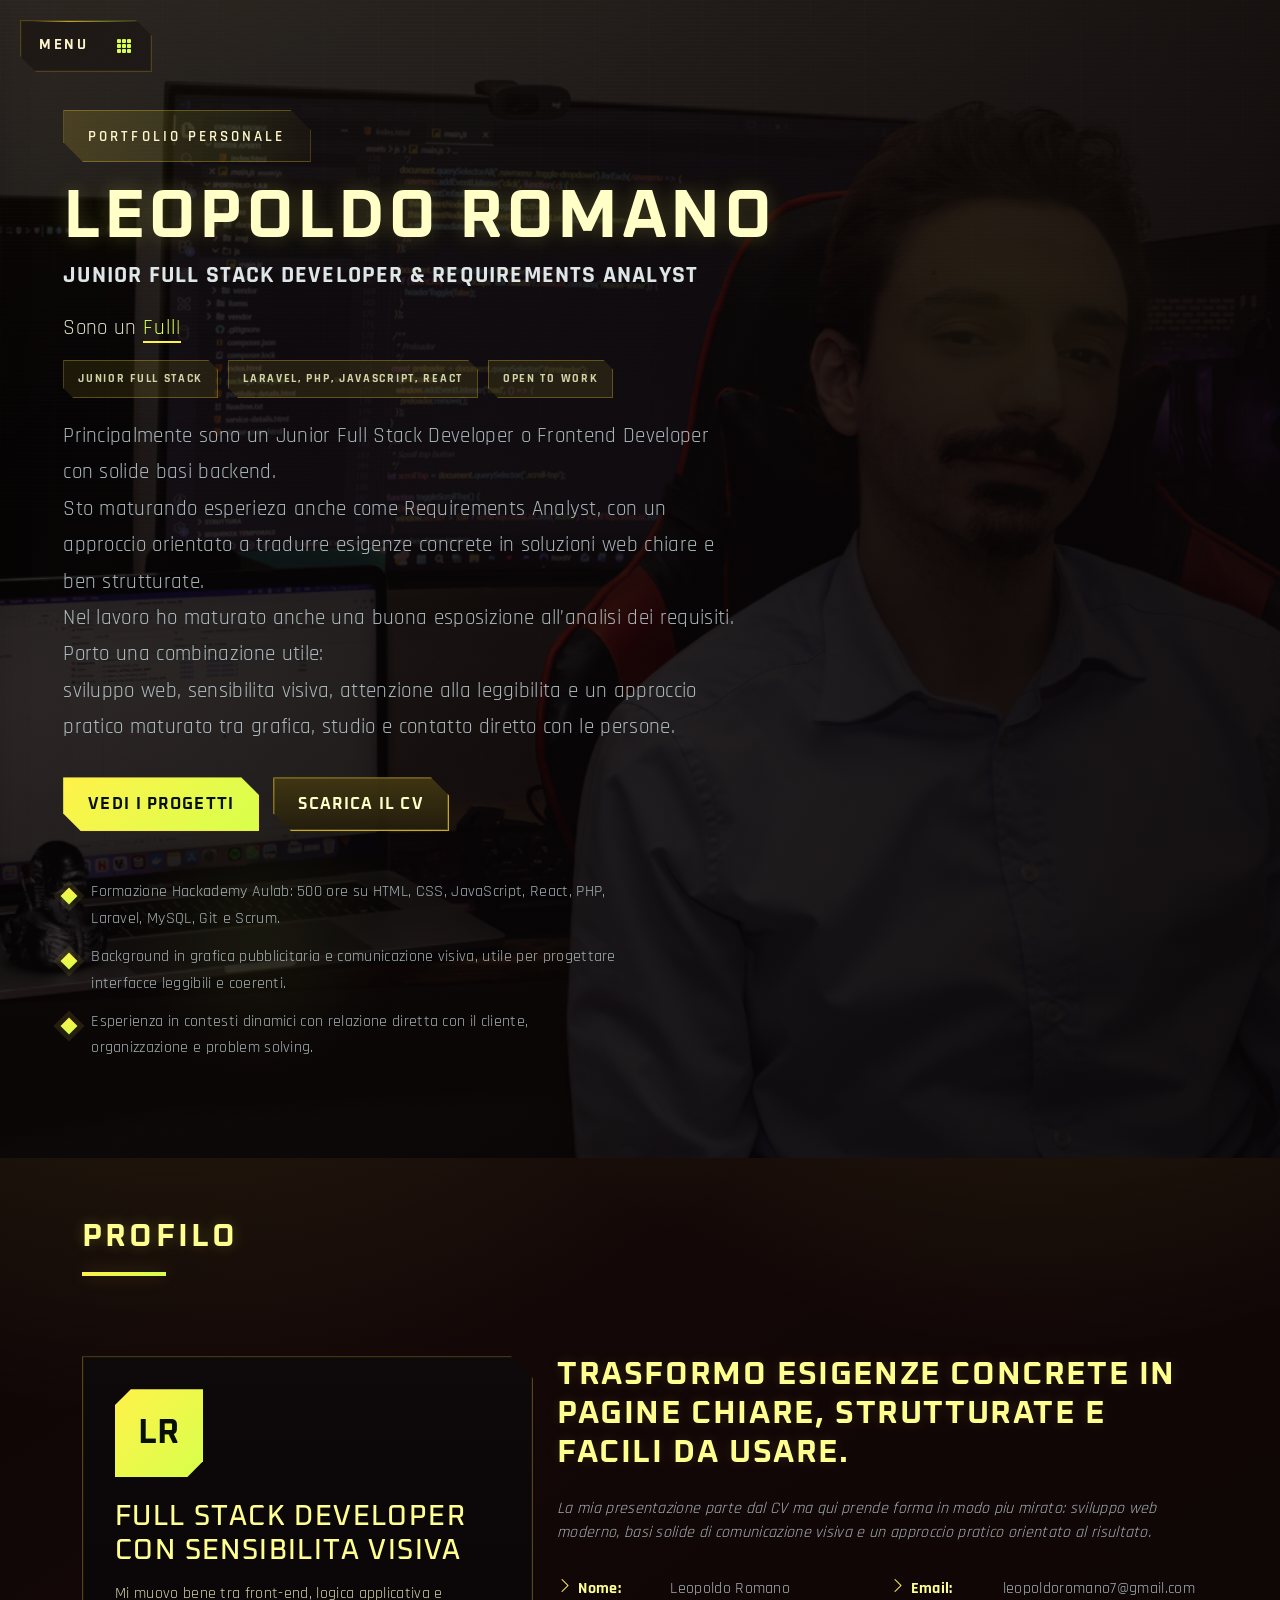
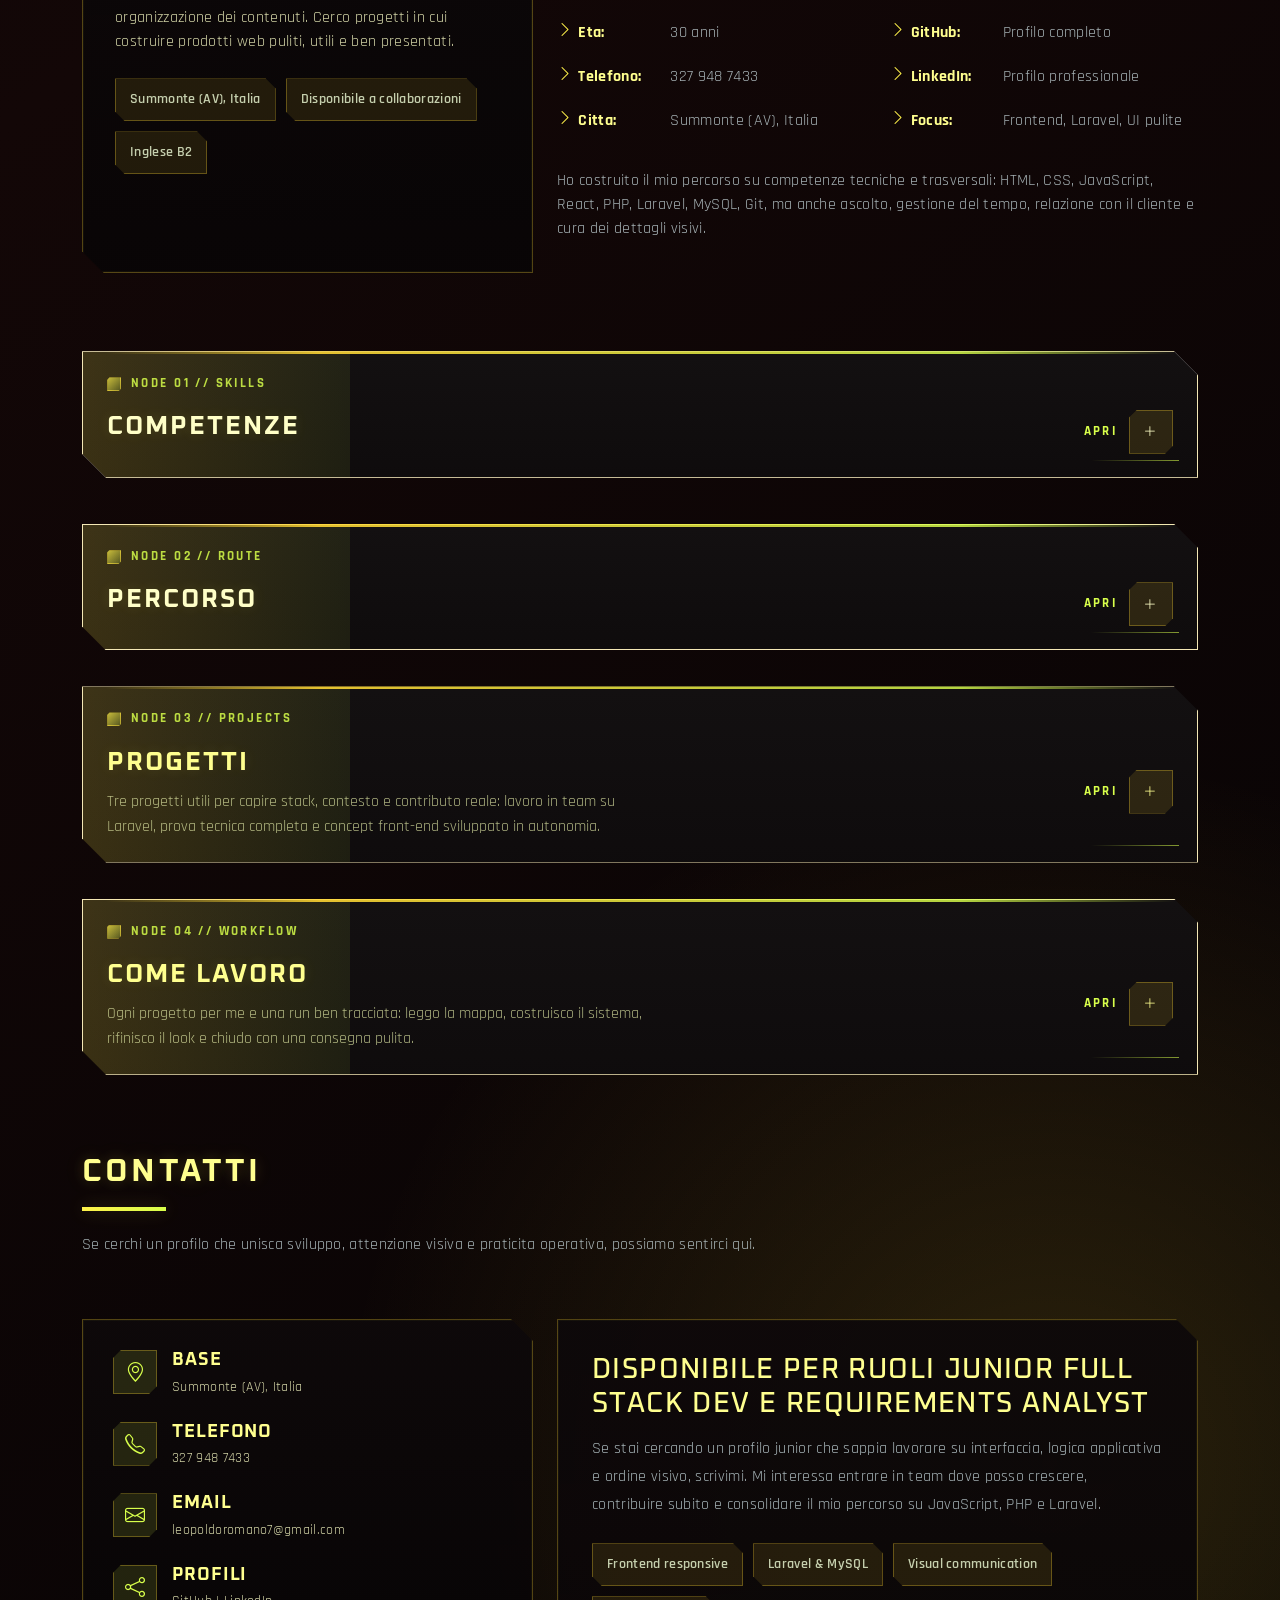
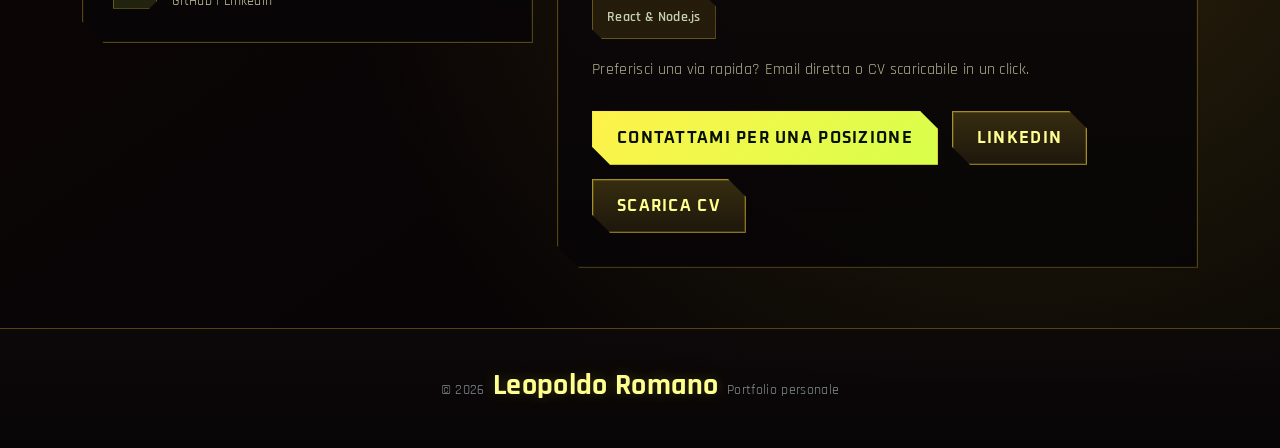
==== commit fa525a97: "fix: sistemato foto background e migliorate animazioni" ====
--- a/index.html
+++ b/index.html
@@ -447,6 +447,8 @@
     <div class="skills-modal" id="skills-modal" aria-hidden="true">
       <div class="skills-modal-backdrop" data-skill-modal-close></div>
       <div class="skills-modal-dialog" role="dialog" aria-modal="true" aria-labelledby="skills-modal-title">
+        <span class="skills-modal-frame skills-modal-frame-outer" aria-hidden="true"></span>
+        <span class="skills-modal-frame skills-modal-frame-inner" aria-hidden="true"></span>
         <button type="button" class="skills-modal-close" data-skill-modal-close
           aria-label="Chiudi dettaglio competenze">
           <i class="bi bi-x-lg"></i>
@@ -675,6 +677,8 @@
     <div class="skills-modal journey-modal" id="journey-modal" aria-hidden="true">
       <div class="skills-modal-backdrop" data-journey-modal-close></div>
       <div class="skills-modal-dialog" role="dialog" aria-modal="true" aria-labelledby="journey-modal-title">
+        <span class="skills-modal-frame skills-modal-frame-outer" aria-hidden="true"></span>
+        <span class="skills-modal-frame skills-modal-frame-inner" aria-hidden="true"></span>
         <button type="button" class="skills-modal-close" data-journey-modal-close
           aria-label="Chiudi dettaglio percorso">
           <i class="bi bi-x-lg"></i>
@@ -691,7 +695,7 @@
       </div>
 
       <div class="container">
-        <div class="row gy-4">
+        <div class="row gy-4 project-archive-grid">
           <div class="col-lg-4 col-md-6">
             <article class="project-card" data-aos="fade-up" data-aos-delay="100">
               <div class="project-icon"><i class="bi bi-shop-window"></i></div>
@@ -795,8 +799,7 @@
           </div>
         </div>
 
-        <div class="portfolio-note text-center" data-aos="fade-up" data-aos-delay="350">
-
+        <div class="portfolio-note project-archive-footer text-center" data-aos="fade-up" data-aos-delay="350">
           <a class="action-btn action-btn-outline action-btn-outline-strong mt-4" href="https://github.com/leopoldoromano7-ops"
             target="_blank" rel="noreferrer">Vedi altri progetti su GitHub</a>
         </div>
--- a/assets/css/main.css
+++ b/assets/css/main.css
@@ -4596,6 +4596,127 @@
   overflow: hidden;
 }
 
+@keyframes shared-modal-backdrop-reveal {
+  from {
+    opacity: 0;
+  }
+
+  to {
+    opacity: 1;
+  }
+}
+
+@keyframes shared-modal-dialog-reveal {
+  from {
+    opacity: 0;
+    transform: translateY(34px) scale(0.96);
+    filter: blur(12px);
+  }
+
+  60% {
+    opacity: 1;
+    filter: blur(0);
+  }
+
+  to {
+    opacity: 1;
+    transform: translateY(0) scale(1);
+    filter: none;
+  }
+}
+
+@keyframes shared-modal-frame-load {
+  0% {
+    opacity: 0;
+    background-size:
+      0 1px,
+      1px 0,
+      0 1px,
+      1px 0;
+  }
+
+  18% {
+    opacity: 1;
+  }
+
+  34% {
+    background-size:
+      calc(100% - var(--frame-cut)) 1px,
+      1px 0,
+      0 1px,
+      1px 0;
+  }
+
+  56% {
+    background-size:
+      calc(100% - var(--frame-cut)) 1px,
+      1px calc(100% - var(--frame-cut)),
+      0 1px,
+      1px 0;
+  }
+
+  78% {
+    background-size:
+      calc(100% - var(--frame-cut)) 1px,
+      1px calc(100% - var(--frame-cut)),
+      calc(100% - var(--frame-cut)) 1px,
+      1px 0;
+  }
+
+  100% {
+    opacity: 1;
+    background-size:
+      calc(100% - var(--frame-cut)) 1px,
+      1px calc(100% - var(--frame-cut)),
+      calc(100% - var(--frame-cut)) 1px,
+      1px calc(100% - var(--frame-cut));
+  }
+}
+
+@keyframes shared-modal-scanline {
+  from {
+    opacity: 0;
+    transform: translateX(-18px) scaleX(0.4);
+  }
+
+  18% {
+    opacity: 1;
+  }
+
+  82% {
+    opacity: 1;
+  }
+
+  to {
+    opacity: 0;
+    transform: translateX(calc(100% - 154px)) scaleX(1);
+  }
+}
+
+@keyframes shared-modal-content-reveal {
+  from {
+    opacity: 0;
+    transform: translateY(14px);
+  }
+
+  to {
+    opacity: 1;
+    transform: translateY(0);
+  }
+}
+
+@keyframes shared-modal-close-reveal {
+  from {
+    opacity: 0;
+    transform: translateY(-10px) rotate(-10deg) scale(0.92);
+  }
+
+  to {
+    opacity: 1;
+    transform: translateY(0) rotate(0deg) scale(1);
+  }
+}
+
 .skills-modal {
   position: fixed;
   inset: 0;
@@ -4620,15 +4741,18 @@
   inset: 0;
   background: rgba(4, 3, 4, 0.78);
   backdrop-filter: blur(6px);
+  opacity: 0;
 }
 
 .skills-modal-dialog {
   position: relative;
+  display: flex;
+  flex-direction: column;
   width: min(920px, 100%);
   max-height: min(86vh, 920px);
-  overflow: auto;
+  overflow: hidden;
   padding: 28px;
-  border: 1px solid var(--frame-strong-color);
+  border: 1px solid transparent;
   background:
     radial-gradient(circle at top, rgba(255, 242, 74, 0.08), transparent 24%),
     linear-gradient(180deg, rgba(16, 10, 11, 0.98), rgba(8, 5, 6, 0.98));
@@ -4637,23 +4761,74 @@
     0 0 0 1px rgba(255, 242, 74, 0.05),
     0 30px 70px rgba(0, 0, 0, 0.42);
   z-index: 1;
-}
-
-.skills-modal-dialog::before {
+  opacity: 0;
+  transform: translateY(34px) scale(0.96);
+  filter: blur(12px);
+}
+
+.skills-modal-frame {
+  position: absolute;
+  inset: 0;
+  background-repeat: no-repeat;
+  pointer-events: none;
+  opacity: 0;
+}
+
+.skills-modal-dialog::after {
   content: "";
   position: absolute;
+  top: 0;
+  left: 22px;
+  width: 136px;
+  height: 3px;
+  background: linear-gradient(90deg, transparent, rgba(255, 244, 92, 0.94), rgba(216, 255, 75, 0.86), transparent);
+  box-shadow: 0 0 16px rgba(255, 244, 92, 0.16);
+  pointer-events: none;
+  opacity: 0;
+  z-index: 2;
+}
+
+.skills-modal-frame-outer {
+  --frame-cut: 26px;
+  inset: 0;
+  background-image:
+    linear-gradient(90deg, rgba(255, 214, 51, 0.88), rgba(216, 255, 75, 0.96)),
+    linear-gradient(180deg, rgba(255, 214, 51, 0.88), rgba(216, 255, 75, 0.96)),
+    linear-gradient(90deg, rgba(255, 214, 51, 0.88), rgba(216, 255, 75, 0.96)),
+    linear-gradient(180deg, rgba(255, 214, 51, 0.88), rgba(216, 255, 75, 0.96));
+  background-position:
+    left top,
+    right top,
+    right bottom,
+    left bottom;
+  clip-path: polygon(0 0, calc(100% - 26px) 0, 100% 26px, 100% 100%, 26px 100%, 0 calc(100% - 26px));
+  box-shadow: inset 0 0 0 1px rgba(255, 242, 74, 0.05);
+  z-index: 1;
+}
+
+.skills-modal-frame-inner {
+  --frame-cut: 18px;
   inset: 18px;
-  border: 1px solid rgba(255, 214, 51, 0.16);
+  background-image:
+    linear-gradient(90deg, rgba(255, 214, 51, 0.26), rgba(216, 255, 75, 0.52)),
+    linear-gradient(180deg, rgba(255, 214, 51, 0.26), rgba(216, 255, 75, 0.52)),
+    linear-gradient(90deg, rgba(255, 214, 51, 0.26), rgba(216, 255, 75, 0.52)),
+    linear-gradient(180deg, rgba(255, 214, 51, 0.26), rgba(216, 255, 75, 0.52));
+  background-position:
+    left top,
+    right top,
+    right bottom,
+    left bottom;
   clip-path: polygon(0 0, calc(100% - 18px) 0, 100% 18px, 100% 100%, 18px 100%, 0 calc(100% - 18px));
-  pointer-events: none;
+  z-index: 1;
 }
 
 .skills-modal-close {
   position: absolute;
-  top: 20px;
-  right: 20px;
-  width: 46px;
-  height: 46px;
+  top: 18px;
+  right: 18px;
+  width: 54px;
+  height: 54px;
   display: inline-flex;
   align-items: center;
   justify-content: center;
@@ -4661,17 +4836,93 @@
   background: rgba(255, 214, 51, 0.12);
   color: var(--heading-color);
   clip-path: polygon(18% 0, 100% 0, 100% 82%, 82% 100%, 0 100%, 0 18%);
-  z-index: 2;
+  box-shadow:
+    0 0 0 1px rgba(255, 242, 74, 0.05),
+    0 0 18px rgba(255, 244, 92, 0.12);
+  cursor: pointer;
+  touch-action: manipulation;
+  z-index: 6;
+  opacity: 0;
+  transition: transform 0.24s ease, background 0.24s ease, color 0.24s ease, box-shadow 0.24s ease;
+}
+
+.skills-modal-close::before {
+  content: "";
+  position: absolute;
+  inset: -10px;
 }
 
 .skills-modal-close:hover {
   background: linear-gradient(135deg, var(--accent-color), var(--accent-soft-color));
   color: var(--contrast-color);
+  transform: scale(1.04);
+}
+
+.skills-modal-close:focus-visible {
+  outline: 1px solid rgba(255, 244, 92, 0.72);
+  outline-offset: 2px;
 }
 
 .skills-modal-body {
+  flex: 1 1 auto;
+  min-height: 0;
+  overflow: hidden;
+  padding-right: 0;
   position: relative;
-  z-index: 1;
+  z-index: 3;
+}
+
+.skills-modal.is-open .skills-modal-backdrop {
+  animation: shared-modal-backdrop-reveal 0.3s ease both;
+}
+
+.skills-modal.is-open .skills-modal-dialog {
+  animation: shared-modal-dialog-reveal 0.44s cubic-bezier(0.22, 1, 0.36, 1) 0.04s both;
+}
+
+.skills-modal.is-open .skills-modal-frame-outer {
+  animation: shared-modal-frame-load 0.48s cubic-bezier(0.22, 1, 0.36, 1) 0.06s both;
+}
+
+.skills-modal.is-open .skills-modal-frame-inner {
+  animation: shared-modal-frame-load 0.44s cubic-bezier(0.22, 1, 0.36, 1) 0.18s both;
+}
+
+.skills-modal.is-open .skills-modal-dialog::after {
+  animation: shared-modal-scanline 0.56s cubic-bezier(0.22, 1, 0.36, 1) 0.24s both;
+}
+
+.skills-modal.is-open .skills-modal-close {
+  animation: shared-modal-close-reveal 0.32s cubic-bezier(0.22, 1, 0.36, 1) 0.22s both;
+}
+
+.skills-modal.is-open .skills-modal-body > * {
+  animation: shared-modal-content-reveal 0.38s cubic-bezier(0.22, 1, 0.36, 1) 0.28s both;
+}
+
+.journey-modal .skills-modal-dialog {
+  width: min(980px, 100%);
+  max-height: min(90vh, 980px);
+  padding: 32px 30px 28px;
+}
+
+.journey-modal .skills-modal-frame-outer {
+  --frame-cut: 30px;
+  clip-path: polygon(0 0, calc(100% - 30px) 0, 100% 30px, 100% 100%, 30px 100%, 0 calc(100% - 30px));
+}
+
+.journey-modal .skills-modal-frame-inner {
+  display: none;
+}
+
+.journey-modal .skills-modal-dialog::after {
+  left: 28px;
+  width: 188px;
+}
+
+.journey-modal .skills-modal-body {
+  overflow: auto;
+  padding-right: 10px;
 }
 
 .skill-modal-header-copy {
@@ -4791,7 +5042,7 @@
   .skill-path-level,
   .skills-hub-core,
   .skills-modal-dialog,
-  .skills-modal-dialog::before,
+  .skills-modal-frame,
   .skills-modal-close,
   .skill-modal-tag,
   .skill-modal-panel,
@@ -4820,6 +5071,18 @@
 
   .skills-modal-dialog {
     padding: 20px 16px;
+  }
+
+  .skills-modal-body,
+  .journey-modal .skills-modal-body {
+    padding-right: 0;
+  }
+
+  .skills-modal-close {
+    top: 14px;
+    right: 14px;
+    width: 48px;
+    height: 48px;
   }
 
   .skill-modal-header-copy {
@@ -4913,6 +5176,7 @@
 .journey-route-trigger,
 .journey-hub-core {
   position: relative;
+  z-index: 1;
   min-height: 230px;
   padding: 24px;
   border: 1px solid var(--frame-color);
@@ -4990,6 +5254,7 @@
 
 .journey-hub-core {
   display: grid;
+  z-index: 3;
   align-content: center;
   justify-items: center;
   gap: 16px;
@@ -5045,8 +5310,285 @@
   max-width: 34ch;
 }
 
-.journey-modal .skills-modal-dialog {
-  width: min(860px, 100%);
+@keyframes journey-link-reveal-left {
+  from {
+    opacity: 0;
+    transform: translateX(26px) scaleX(0.2);
+  }
+
+  to {
+    opacity: 1;
+    transform: translateX(0) scaleX(1);
+  }
+}
+
+@keyframes journey-link-reveal-right {
+  from {
+    opacity: 0;
+    transform: scaleX(-0.2) translateX(26px);
+  }
+
+  to {
+    opacity: 1;
+    transform: scaleX(-1) translateX(0);
+  }
+}
+
+@keyframes journey-route-deploy-left {
+  from {
+    opacity: 0;
+    transform: translate(176px, 88px) scale(0.9);
+  }
+
+  55% {
+    opacity: 1;
+  }
+
+  to {
+    opacity: 1;
+    transform: translate(0, 0) scale(1);
+  }
+}
+
+@keyframes journey-route-deploy-right {
+  from {
+    opacity: 0;
+    transform: translate(-176px, 88px) scale(0.9);
+  }
+
+  55% {
+    opacity: 1;
+  }
+
+  to {
+    opacity: 1;
+    transform: translate(0, 0) scale(1);
+  }
+}
+
+@keyframes journey-core-deploy {
+  from {
+    opacity: 0;
+    transform: translateY(82px) scale(0.9);
+  }
+
+  55% {
+    opacity: 1;
+  }
+
+  to {
+    opacity: 1;
+    transform: translateY(0) scale(1);
+  }
+}
+
+.route-experience {
+  --journey-deploy-delay: 0.28s;
+}
+
+.journey-hub-core {
+  --journey-deploy-delay: 0s;
+}
+
+.route-learning {
+  --journey-deploy-delay: 0.4s;
+}
+
+.journey-map-section.is-journey-animating .journey-hub-grid::before {
+  animation: journey-link-reveal-left 0.52s cubic-bezier(0.22, 1, 0.36, 1) 0.24s both;
+}
+
+.journey-map-section.is-journey-animating .journey-hub-grid::after {
+  animation: journey-link-reveal-right 0.52s cubic-bezier(0.22, 1, 0.36, 1) 0.24s both;
+}
+
+.journey-map-section.is-journey-animating .journey-hub-core {
+  animation: journey-core-deploy 0.72s cubic-bezier(0.22, 1, 0.36, 1) var(--journey-deploy-delay) both;
+}
+
+.journey-map-section.is-journey-animating .route-experience {
+  animation: journey-route-deploy-left 0.72s cubic-bezier(0.22, 1, 0.36, 1) var(--journey-deploy-delay) both;
+}
+
+.journey-map-section.is-journey-animating .route-learning {
+  animation: journey-route-deploy-right 0.72s cubic-bezier(0.22, 1, 0.36, 1) var(--journey-deploy-delay) both;
+}
+
+@keyframes project-archive-grid-pulse {
+  from {
+    opacity: 0;
+    transform: scaleX(0.68);
+  }
+
+  55% {
+    opacity: 0.9;
+  }
+
+  to {
+    opacity: 0.5;
+    transform: scaleX(1);
+  }
+}
+
+@keyframes project-archive-scan {
+  from {
+    opacity: 0;
+    transform: translateX(-24px) scaleX(0.45);
+  }
+
+  20% {
+    opacity: 1;
+  }
+
+  82% {
+    opacity: 1;
+  }
+
+  to {
+    opacity: 0;
+    transform: translateX(calc(100% - 164px)) scaleX(1);
+  }
+}
+
+@keyframes project-archive-card-deploy {
+  from {
+    opacity: 0;
+    transform: translateY(42px) scale(0.96);
+    filter: blur(10px) saturate(0.72);
+  }
+
+  58% {
+    opacity: 1;
+    filter: blur(0) saturate(1);
+  }
+
+  to {
+    opacity: 1;
+    transform: translateY(0) scale(1);
+    filter: none;
+  }
+}
+
+@keyframes project-archive-trace {
+  from {
+    opacity: 0;
+    transform: scaleX(0.2);
+  }
+
+  to {
+    opacity: 1;
+    transform: scaleX(1);
+  }
+}
+
+@keyframes project-archive-detail-reveal {
+  from {
+    opacity: 0;
+    transform: translateY(12px);
+  }
+
+  to {
+    opacity: 1;
+    transform: translateY(0);
+  }
+}
+
+@keyframes project-archive-footer-reveal {
+  from {
+    opacity: 0;
+    transform: translateY(22px);
+  }
+
+  to {
+    opacity: 1;
+    transform: translateY(0);
+  }
+}
+
+.project-archive-grid {
+  position: relative;
+  isolation: isolate;
+  --project-archive-inset: 16px;
+}
+
+.project-archive-grid::before,
+.project-archive-grid::after {
+  content: "";
+  position: absolute;
+  pointer-events: none;
+  opacity: 0;
+  z-index: 0;
+}
+
+.project-archive-grid::before {
+  top: -16px;
+  left: var(--project-archive-inset);
+  right: var(--project-archive-inset);
+  height: 1px;
+  background: linear-gradient(90deg, transparent, rgba(255, 214, 51, 0.26), rgba(216, 255, 75, 0.78), rgba(255, 214, 51, 0.26), transparent);
+  box-shadow: 0 0 16px rgba(255, 244, 92, 0.12);
+  transform-origin: center;
+}
+
+.project-archive-grid::after {
+  top: -17px;
+  left: var(--project-archive-inset);
+  width: 148px;
+  height: 3px;
+  background: linear-gradient(90deg, transparent, rgba(255, 244, 92, 0.94), rgba(216, 255, 75, 0.86), transparent);
+  box-shadow: 0 0 22px rgba(255, 244, 92, 0.18);
+  transform-origin: left center;
+}
+
+.project-archive-grid > [class*="col-"] {
+  position: relative;
+  z-index: 1;
+  --project-deploy-delay: 0.16s;
+}
+
+.project-archive-grid > [class*="col-"]:nth-child(1) {
+  --project-deploy-delay: 0.16s;
+}
+
+.project-archive-grid > [class*="col-"]:nth-child(2) {
+  --project-deploy-delay: 0.28s;
+}
+
+.project-archive-grid > [class*="col-"]:nth-child(3) {
+  --project-deploy-delay: 0.4s;
+}
+
+.project-card::before {
+  transform-origin: left center;
+}
+
+.portfolio.is-portfolio-animating .project-archive-grid::before {
+  animation: project-archive-grid-pulse 0.46s cubic-bezier(0.22, 1, 0.36, 1) 0.04s both;
+}
+
+.portfolio.is-portfolio-animating .project-archive-grid::after {
+  animation: project-archive-scan 0.68s cubic-bezier(0.22, 1, 0.36, 1) 0.08s both;
+}
+
+.portfolio.is-portfolio-animating .project-archive-grid > [class*="col-"] {
+  animation: project-archive-card-deploy 0.72s cubic-bezier(0.22, 1, 0.36, 1) var(--project-deploy-delay) both;
+  will-change: transform, opacity, filter;
+}
+
+.portfolio.is-portfolio-animating .project-card::before {
+  animation: project-archive-trace 0.42s cubic-bezier(0.22, 1, 0.36, 1) calc(var(--project-deploy-delay) + 0.16s) both;
+}
+
+.portfolio.is-portfolio-animating .project-card .project-role-strip,
+.portfolio.is-portfolio-animating .project-card .project-contribution,
+.portfolio.is-portfolio-animating .project-card .project-tags,
+.portfolio.is-portfolio-animating .project-card .project-points,
+.portfolio.is-portfolio-animating .project-card .action-link {
+  animation: project-archive-detail-reveal 0.46s cubic-bezier(0.22, 1, 0.36, 1) calc(var(--project-deploy-delay) + 0.2s) both;
+}
+
+.portfolio.is-portfolio-animating .project-archive-footer {
+  animation: project-archive-footer-reveal 0.56s cubic-bezier(0.22, 1, 0.36, 1) 0.62s both;
 }
 
 .journey-modal-stage-list {
@@ -5131,6 +5673,11 @@
 }
 
 @media (max-width: 768px) {
+  .hero img {
+    object-position: 89% 18%;
+    transform: scale(1.00);
+  }
+
   .journey-hud-shell,
   .journey-hud-shell::before,
   .journey-hud-topbar span,
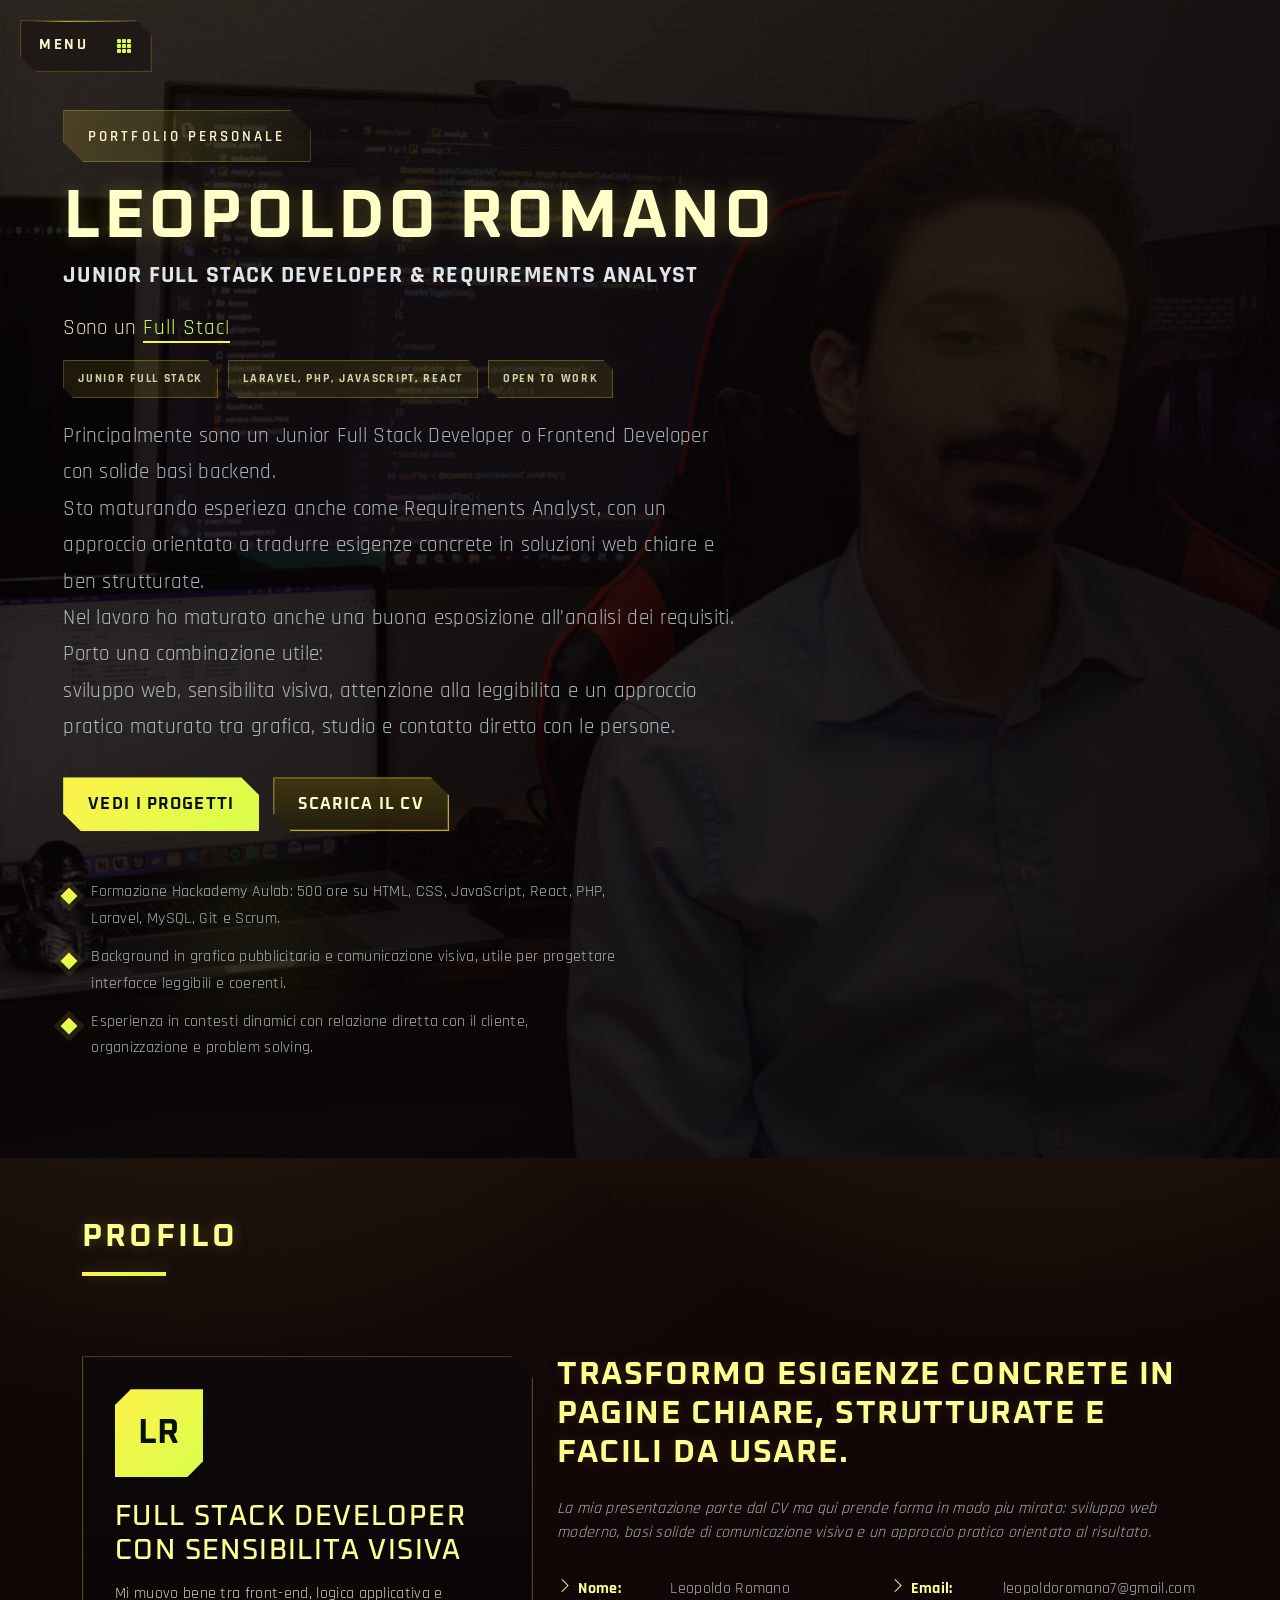
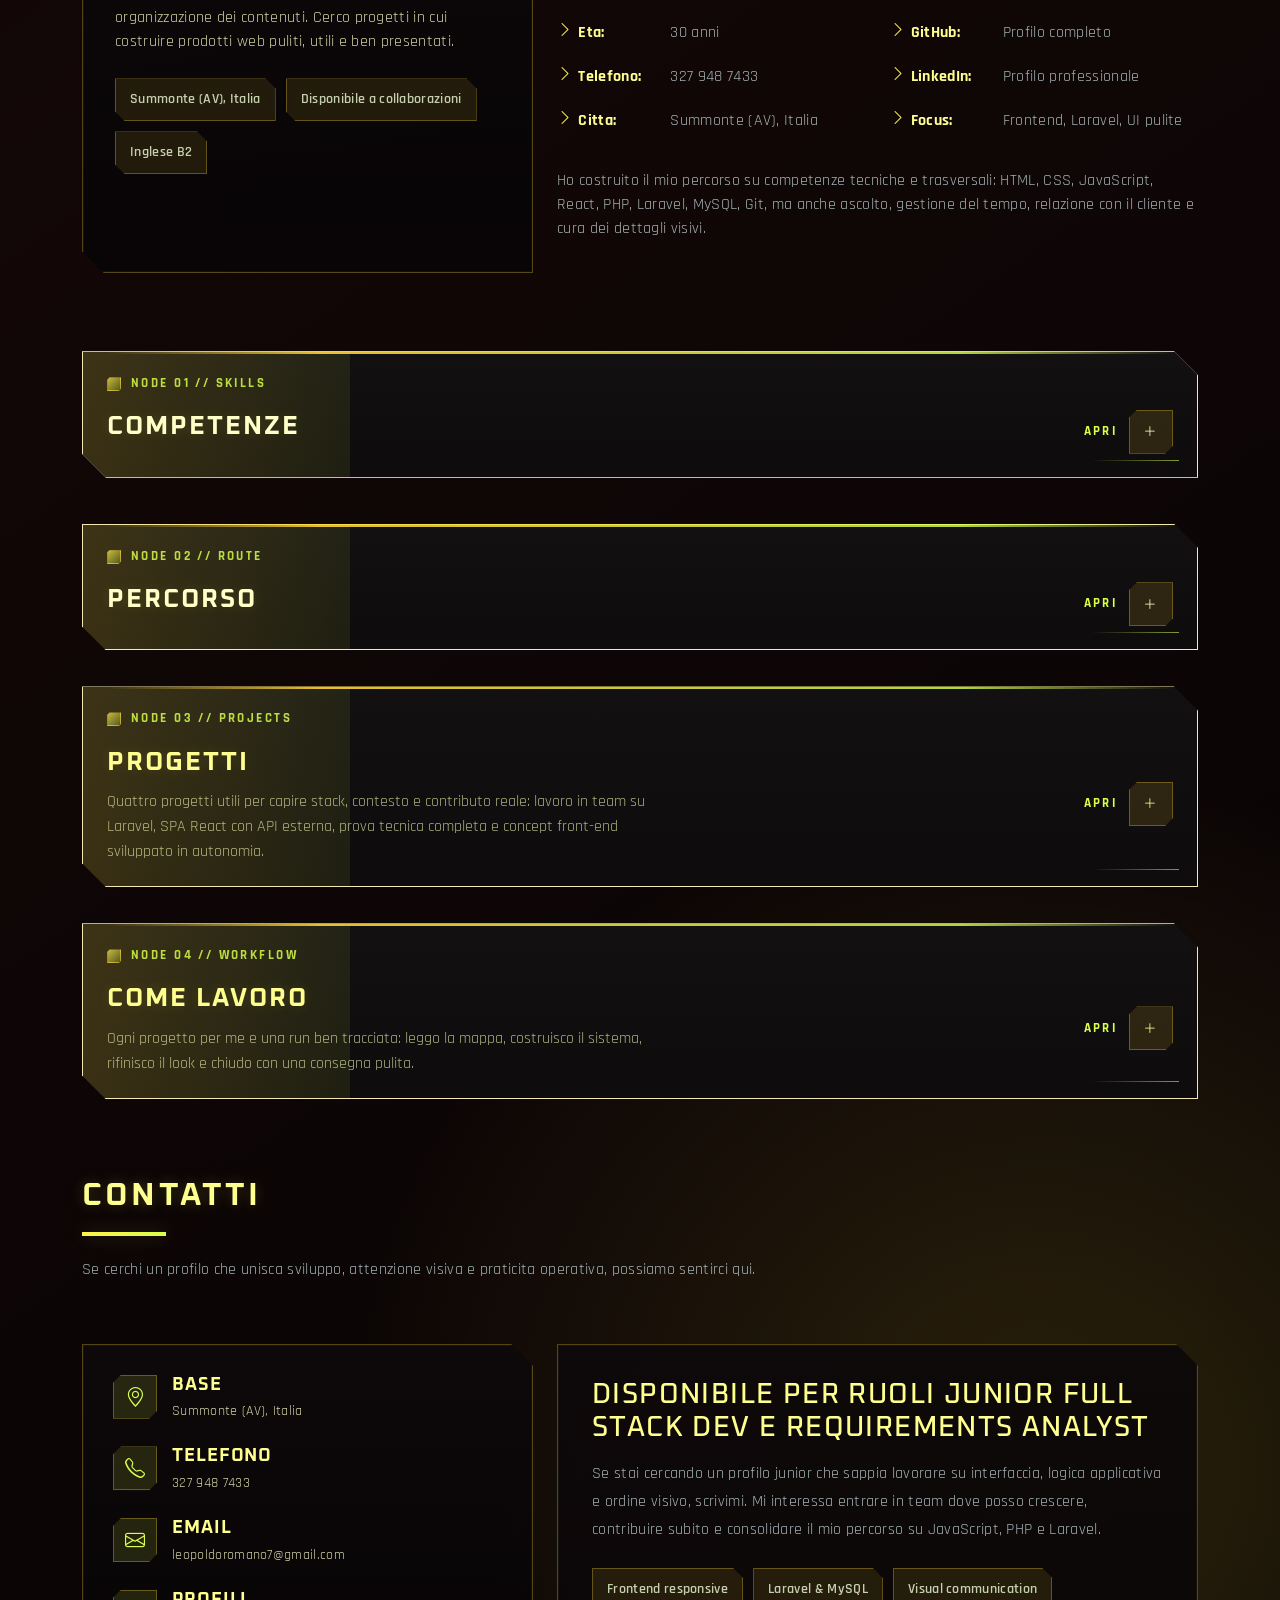
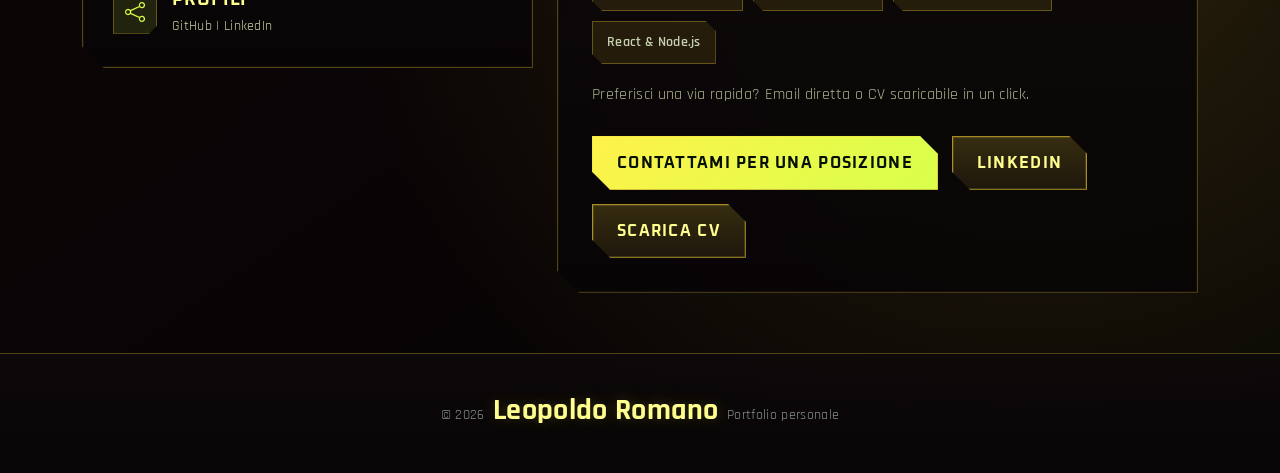
==== commit 62eaaeca: "Aggiornamento progetti con video compressi" ====
--- a/index.html
+++ b/index.html
@@ -690,16 +690,64 @@
     <section id="portfolio" class="portfolio section expandable-section" data-expandable-label="Node 03 // Projects">
       <div class="container section-title" data-aos="fade-up">
         <h2>Progetti</h2>
-        <p>Tre progetti utili per capire stack, contesto e contributo reale: lavoro in team su Laravel, prova tecnica
-          completa e concept front-end sviluppato in autonomia.</p>
+        <p>Quattro progetti utili per capire stack, contesto e contributo reale: lavoro in team su Laravel, SPA React
+          con API esterna, prova tecnica completa e concept front-end sviluppato in autonomia.</p>
       </div>
 
       <div class="container">
         <div class="row gy-4 project-archive-grid">
-          <div class="col-lg-4 col-md-6">
+          <div class="col-lg-6">
+            <article class="project-card" data-aos="fade-up" data-aos-delay="100">
+              <div class="project-icon"><i class="bi bi-controller"></i></div>
+              <span class="project-type">Aulab React Project</span>
+              <h3>Rehacktor</h3>
+              <div class="project-role-strip">
+                <span>Solo project</span>
+                <span>Game catalog</span>
+                <span>Frontend + API integration</span>
+              </div>
+              <p>Piattaforma web dedicata al mondo gaming, progettata per esplorare videogiochi tramite catalogo live,
+                filtri per genere, ricerca, schede dettaglio e area utente con preferiti e recensioni.</p>
+              <p class="project-contribution">
+                <strong>Il mio focus:</strong> costruire una SPA moderna con dati live da API esterna,
+                autenticazione utenti, gestione stato e un'esperienza responsive pensata per navigazione,
+                consultazione e interazione.
+              </p>
+              <div class="project-tags">
+                <span>React</span>
+                <span>React Router</span>
+                <span>Tailwind CSS</span>
+                <span>DaisyUI</span>
+                <span>Supabase</span>
+                <span>RAWG API</span>
+                <span>Vite</span>
+              </div>
+              <ul class="project-points">
+                <li>Catalogo giochi con feed live, ricerca, pagine per genere e schede dettaglio costruite su dati
+                  RAWG.</li>
+                <li>Autenticazione e profilo utente con Supabase, avatar personalizzato, gestione preferiti e
+                  recensioni.</li>
+                <li>UI responsive con fallback offline, loader di navigazione e componenti riusabili per una
+                  consultazione fluida.</li>
+              </ul>
+              <div class="project-actions">
+                <button type="button" class="action-link project-demo-trigger"
+                  data-project-modal-target="project-modal-rehacktor" aria-haspopup="dialog">
+                  <i class="bi bi-play-circle"></i>
+                  <span>Guarda demo</span>
+                </button>
+                <a class="action-link" href="https://github.com/leopoldoromano7-ops/rehacktor-gaming-hub" target="_blank" rel="noreferrer">
+                  <i class="bi bi-github"></i>
+                  <span>Apri il repository</span>
+                </a>
+              </div>
+            </article>
+          </div>
+
+          <div class="col-lg-6">
             <article class="project-card" data-aos="fade-up" data-aos-delay="100">
               <div class="project-icon"><i class="bi bi-shop-window"></i></div>
-              <span class="project-type">Aulab Hackademy</span>
+              <span class="project-type">Aulab Laravel Project</span>
               <h3>Presto</h3>
               <div class="project-role-strip">
                 <span>Team project</span>
@@ -725,47 +773,71 @@
                 <li>Ricerca full-text con Scout e TNTSearch, supporto multi-lingua IT/EN e dashboard revisore.</li>
                 <li>Job asincroni per resize immagini e integrazione AI per analisi visuale con Google Cloud Vision.</li>
               </ul>
-              <a class="action-link" href="https://github.com/leopoldoromano7-ops/Presto-ecommerce-web-app"
-                target="_blank"
-                rel="noreferrer">Apri il repository</a>
+              <div class="project-actions">
+                <button type="button" class="action-link project-demo-trigger"
+                  data-project-modal-target="project-modal-presto" aria-haspopup="dialog">
+                  <i class="bi bi-play-circle"></i>
+                  <span>Guarda demo</span>
+                </button>
+                <a class="action-link" href="https://github.com/leopoldoromano7-ops/Presto-ecommerce-web-app"
+                  target="_blank" rel="noreferrer">
+                  <i class="bi bi-github"></i>
+                  <span>Apri il repository</span>
+                </a>
+              </div>
             </article>
           </div>
 
-          <div class="col-lg-4 col-md-6">
+          <div class="col-lg-6">
             <article class="project-card" data-aos="fade-up" data-aos-delay="200">
               <div class="project-icon"><i class="bi bi-file-earmark-code"></i></div>
               <span class="project-type">Prova tecnica</span>
               <h3>Mbizzica</h3>
               <div class="project-role-strip">
                 <span>Prova individuale</span>
+                <span>Laravel full-stack</span>
                 <span>CRUD + auth</span>
-                <span>Prodotto completo</span>
-              </div>
-              <p>Paste sharing app sviluppata per una prova con SoftwareEngine SRL: permette di creare, proteggere,
-                filtrare e condividere contenuti testuali con logiche piu vicine a un prodotto reale.</p>
+              </div>
+              <p>
+                Paste sharing app sviluppata come prova tecnica per SoftwareEngine SRL:
+                permette di creare, filtrare e condividere contenuti testuali con
+                visibilità pubblica, privata e non elencata.
+              </p>
               <p class="project-contribution">
-                <strong>Il mio focus:</strong> costruire da solo una web app Laravel con autenticazione, permessi,
-                filtri, API e funzioni abbastanza ampie da mostrare autonomia tecnica.
+                <strong>Il mio focus:</strong> progettare e sviluppare in autonomia una web app Laravel
+                con autenticazione, permessi, 2FA, filtri, commenti e gestione allegati,
+                avvicinando il progetto a un caso d’uso reale.
               </p>
               <div class="project-tags">
                 <span>PHP</span>
                 <span>Laravel</span>
-                <span>MySQL</span>
                 <span>Blade</span>
                 <span>Bootstrap</span>
-                <span>AJAX</span>
+                <span>SQLite</span>
+                <span>JavaScript</span>
               </div>
               <ul class="project-points">
-                <li>Autenticazione con login, registrazione e two-factor authentication.</li>
-                <li>Paste pubbliche, private e unlisted, con protezione password, tag, categorie e filtri.</li>
-                <li>Commenti, voting system, notifiche, upload file e REST API.</li>
+                <li>Autenticazione con login, registrazione, reset password e two-factor authentication.</li>
+                <li>Paste pubblici, privati e non elencati, con link condivisibile, tag e filtri di ricerca.</li>
+                <li>Commenti, upload allegati, anteprima immagini e gestione completa del flusso CRUD.</li>
               </ul>
-              <a class="action-link" href="https://github.com/leopoldoromano7-ops/mbizzica-web-app-laravel"
-                target="_blank" rel="noreferrer">Apri il repository</a>
+              <div class="project-actions">
+                <button type="button" class="action-link project-demo-trigger"
+                  data-project-modal-target="project-modal-mbizzica" aria-haspopup="dialog">
+                  <i class="bi bi-play-circle"></i>
+                  <span>Guarda demo</span>
+                </button>
+                <a class="action-link" href="https://github.com/leopoldoromano7-ops/mbizzica-web-app-laravel"
+                  target="_blank" rel="noreferrer">
+                  <i class="bi bi-github"></i>
+                  <span>Apri il repository</span>
+                </a>
+              </div>
             </article>
           </div>
 
-          <div class="col-lg-4 col-md-6">
+
+          <div class="col-lg-6">
             <article class="project-card" data-aos="fade-up" data-aos-delay="300">
               <div class="project-icon"><i class="bi bi-car-front"></i></div>
               <span class="project-type">Concept front-end</span>
@@ -793,8 +865,19 @@
                 <li>Focus su gerarchia visiva, schede prodotto, listing e leggibilita mobile.</li>
                 <li>Progetto utile per mostrare il mio contributo front-end parallelo al lavoro su Presto.</li>
               </ul>
-              <a class="action-link" href="https://github.com/leopoldoromano7-ops/Presto_MotoStore-Frontend-E-commerce-UI"
-                target="_blank" rel="noreferrer">Apri il repository</a>
+              <div class="project-actions">
+                <button type="button" class="action-link project-demo-trigger"
+                  data-project-modal-target="project-modal-motostore" aria-haspopup="dialog">
+                  <i class="bi bi-play-circle"></i>
+                  <span>Guarda demo</span>
+                </button>
+                <a class="action-link"
+                  href="https://github.com/leopoldoromano7-ops/Presto_MotoStore-Frontend-E-commerce-UI"
+                  target="_blank" rel="noreferrer">
+                  <i class="bi bi-github"></i>
+                  <span>Apri il repository</span>
+                </a>
+              </div>
             </article>
           </div>
         </div>
@@ -804,7 +887,142 @@
             target="_blank" rel="noreferrer">Vedi altri progetti su GitHub</a>
         </div>
       </div>
+
+      
+      <template id="project-modal-rehacktor">
+        <div class="skill-modal-header-copy project-modal-header-copy">
+          <span class="skill-modal-tag">Project Demo // Rehacktor</span>
+          <h3>Rehacktor</h3>
+          <p>Demo reale del progetto React</p>
+          </div>
+          <div class="project-modal-layout">
+            <div class="project-media-panel">
+              <div class="project-video-shell">
+                <div class="project-video-topbar">
+                  <span>Demo Capture</span>
+                  <span>React / Supabase / RAWG</span>
+                </div>
+                <div class="project-video-frame">
+                  <video class="project-video-player" controls preload="metadata" playsinline>
+                    <source src="assets/video/Rehacktor.mp4" type="video/mp4">
+                    Il tuo browser non supporta la riproduzione video HTML5.
+                  </video>
+                </div>
+            </div>
+          </div>
+          <aside class="skill-modal-panel project-modal-side-panel">
+            <h4>Cosa si vede nella demo</h4>
+            <ul class="skill-modal-points">
+              <li>Navigazione nel catalogo giochi con dati live e flusso di ricerca.</li>
+              <li>Autenticazione utente, area profilo, preferiti e recensioni salvate.</li>
+              <li>Esperienza responsive pensata per consultazione e lettura delle schede.</li>
+            </ul>
+            <p class="project-modal-note"> Stack:<code>React // React Router // Tailwind CSS // DaisyUI // Vite</code></p>
+          </aside>
+        </div>
+      </template>
+      <template id="project-modal-presto">
+        <div class="skill-modal-header-copy project-modal-header-copy">
+          <span class="skill-modal-tag">Project Demo // Presto</span>
+          <h3>Presto</h3>
+          <p> Walkthrough del marketplace Laravel.</p>
+        </div>
+        <div class="project-modal-layout">
+          <div class="project-media-panel">
+            <div class="project-video-shell">
+              <div class="project-video-topbar">
+                <span>Demo Capture</span>
+                <span>React / Supabase / RAWG</span>
+              </div>
+              <div class="project-video-frame">
+                <video class="project-video-player" controls preload="metadata" playsinline>
+                  <source src="assets/video/Presto.mp4" type="video/mp4">
+                  Il tuo browser non supporta la riproduzione video HTML5.
+                </video>
+              </div>
+            </div>
+          </div>
+          <aside class="skill-modal-panel project-modal-side-panel">
+            <h4>Cosa mostrare</h4>
+            <ul class="skill-modal-points">
+              <li>Flusso completo di inserimento annuncio con immagini e dati prodotto.</li>
+              <li>Ricerca, filtri e supporto multi-lingua lato utente.</li>
+              <li>Passaggio rapido nella dashboard revisore e nel workflow di moderazione.</li>
+            </ul>
+            <p class="project-modal-note"> Stack:<code>Laravel // PHP // MySQL // Livewire // Fortify</code></p>
+          </aside>
+        </div>
+      </template>
+
+      <template id="project-modal-mbizzica">
+        <div class="skill-modal-header-copy project-modal-header-copy">
+          <span class="skill-modal-tag">Project Demo // Mbizzica</span>
+          <h3>Mbizzica</h3>
+          <p>Video della prova tecnica Mbizzica</p>
+        </div>
+        <div class="project-modal-layout">
+          <div class="project-media-panel">
+              <div class="project-video-frame">
+                <video class="project-video-player" controls preload="metadata" playsinline>
+                  <source src="assets/video/Mbizzica.mp4" type="video/mp4">
+                  Il tuo browser non supporta la riproduzione video HTML5.
+                </video>
+              </div>
+          </div>
+          <aside class="skill-modal-panel project-modal-side-panel">
+            <h4>Cosa mostrare</h4>
+            <ul class="skill-modal-points">
+              <li>Creazione, filtro e gestione delle paste tra pubblico, private e unlisted.</li>
+              <li>Login, registrazione e two-factor authentication in un flusso breve ma chiaro.</li>
+              <li>REST API, commenti e gestione allegati come prova di completezza.</li>
+            </ul>
+            <p class="project-modal-note"> Stack:<code>Laravel // PHP // MariaDB // AJAX // Fortify</code></p>
+
+          </aside>
+        </div>
+      </template>
+
+      <template id="project-modal-motostore">
+        <div class="skill-modal-header-copy project-modal-header-copy">
+          <span class="skill-modal-tag">Project Demo // MotoStore</span>
+          <h3>Presto MotoStore</h3>
+          <p>Video per il side project di Presto Moto Store, progetto pensato per far emergere gerarchia
+            visiva, listing e scelte UI.</p>
+        </div>
+        <div class="project-modal-layout">
+          <div class="project-media-panel">
+                <div class="project-video-frame">
+                  <video class="project-video-player" controls preload="metadata" playsinline>
+                    <source src="assets/video/PrerstoMotoStore.mp4" type="video/mp4">
+                    Il tuo browser non supporta la riproduzione video HTML5.
+                  </video>
+                </div>
+          </div>
+          <aside class="skill-modal-panel project-modal-side-panel">
+            <h4>Cosa mostrare</h4>
+            <ul class="skill-modal-points">
+              <li>Hero, listing e schede prodotto per far vedere subito la gerarchia della UI.</li>
+              <li>Dettagli visuali, responsive mobile e variazioni di layout tra sezioni.</li>
+              <li>Scelte di tono grafico e presentazione del concept come estensione di Presto.</li>
+            </ul>
+            <p class="project-modal-note"> Stack:<code>HTML // CSS // JavaScript // Bootstrap</code></p>
+
+          </aside>
+        </div>
+      </template>
     </section>
+
+    <div class="skills-modal project-modal" id="project-modal" aria-hidden="true">
+      <div class="skills-modal-backdrop" data-project-modal-close></div>
+      <div class="skills-modal-dialog" role="dialog" aria-modal="true" aria-labelledby="project-modal-title">
+        <span class="skills-modal-frame skills-modal-frame-outer" aria-hidden="true"></span>
+        <span class="skills-modal-frame skills-modal-frame-inner" aria-hidden="true"></span>
+        <button type="button" class="skills-modal-close" data-project-modal-close aria-label="Chiudi demo progetto">
+          <i class="bi bi-x-lg"></i>
+        </button>
+        <div class="skills-modal-body project-modal-body"></div>
+      </div>
+    </div>
 
     <section id="services" class="services section light-background expandable-section"
       data-expandable-label="Node 04 // Workflow">
--- a/assets/css/main.css
+++ b/assets/css/main.css
@@ -1835,6 +1835,8 @@
 
 .project-card {
   position: relative;
+  display: flex;
+  flex-direction: column;
   height: 100%;
   padding: 30px;
   border-radius: 28px;
@@ -1900,6 +1902,57 @@
 .action-link {
   font-weight: 700;
   color: var(--accent-color);
+}
+
+.project-actions {
+  display: flex;
+  flex-wrap: wrap;
+  gap: 12px;
+  margin-top: auto;
+}
+
+.project-actions .action-link {
+  appearance: none;
+  display: inline-flex;
+  align-items: center;
+  justify-content: center;
+  gap: 10px;
+  min-height: 48px;
+  padding: 12px 16px;
+  border: 1px solid var(--frame-color);
+  background: rgba(255, 214, 51, 0.08);
+  color: var(--heading-color);
+  font: inherit;
+  font-weight: 700;
+  line-height: 1.2;
+  text-decoration: none;
+  clip-path: polygon(0 0, calc(100% - 12px) 0, 100% 12px, 100% 100%, 12px 100%, 0 calc(100% - 12px));
+  transition: transform 0.24s ease, background 0.24s ease, color 0.24s ease, border-color 0.24s ease, box-shadow 0.24s ease;
+}
+
+.project-actions .action-link i {
+  font-size: 1rem;
+}
+
+.project-actions .project-demo-trigger {
+  cursor: pointer;
+  background: linear-gradient(135deg, rgba(255, 214, 51, 0.18), rgba(216, 255, 75, 0.08));
+}
+
+.project-actions .action-link:hover,
+.project-actions .action-link:focus-visible {
+  transform: translateY(-2px);
+  border-color: rgba(255, 244, 92, 0.5);
+  background: linear-gradient(135deg, rgba(255, 214, 51, 0.28), rgba(216, 255, 75, 0.12));
+  color: #120d05;
+  box-shadow:
+    inset 0 0 0 1px rgba(255, 244, 92, 0.14),
+    0 0 22px rgba(255, 244, 92, 0.12);
+}
+
+.project-actions .action-link:focus-visible {
+  outline: 1px solid rgba(255, 244, 92, 0.72);
+  outline-offset: 2px;
 }
 
 .portfolio-note {
@@ -5004,6 +5057,126 @@
   line-height: 1.6;
 }
 
+.project-modal .skills-modal-dialog {
+  width: min(1080px, 100%);
+  max-height: min(90vh, 960px);
+  padding: 32px 30px 28px;
+}
+
+.project-modal .skills-modal-body {
+  overflow: auto;
+  padding-right: 10px;
+}
+
+.project-modal-layout {
+  display: grid;
+  grid-template-columns: minmax(0, 1.5fr) minmax(280px, 0.85fr);
+  gap: 20px;
+  align-items: start;
+}
+
+.project-media-panel,
+.project-placeholder-media {
+  border: 1px solid var(--frame-color);
+  background:
+    linear-gradient(180deg, rgba(255, 214, 51, 0.06), rgba(216, 255, 75, 0.02)),
+    rgba(11, 7, 8, 0.9);
+  clip-path: polygon(0 0, calc(100% - 22px) 0, 100% 22px, 100% 100%, 22px 100%, 0 calc(100% - 22px));
+}
+
+.project-media-panel {
+  padding: 18px;
+}
+
+.project-video-shell {
+  display: grid;
+  gap: 14px;
+}
+
+.project-video-topbar {
+  display: flex;
+  flex-wrap: wrap;
+  gap: 10px;
+  justify-content: space-between;
+  padding: 10px 14px;
+  border: 1px solid rgba(255, 214, 51, 0.18);
+  background: rgba(255, 214, 51, 0.08);
+  color: rgba(236, 242, 185, 0.82);
+  font-size: 0.78rem;
+  font-weight: 700;
+  letter-spacing: 0.14em;
+  text-transform: uppercase;
+  clip-path: polygon(0 0, calc(100% - 12px) 0, 100% 12px, 100% 100%, 12px 100%, 0 calc(100% - 12px));
+}
+
+.project-video-frame {
+  overflow: hidden;
+  aspect-ratio: 16 / 9;
+  border: 1px solid rgba(255, 214, 51, 0.18);
+  background:
+    radial-gradient(circle at top, rgba(255, 242, 74, 0.08), transparent 34%),
+    rgba(4, 3, 4, 0.96);
+  clip-path: polygon(0 0, calc(100% - 22px) 0, 100% 22px, 100% 100%, 22px 100%, 0 calc(100% - 22px));
+  box-shadow:
+    inset 0 0 0 1px rgba(255, 244, 92, 0.05),
+    0 24px 44px rgba(0, 0, 0, 0.28);
+}
+
+.project-video-player {
+  display: block;
+  width: 100%;
+  height: 100%;
+  background: #050404;
+}
+
+.project-placeholder-media {
+  min-height: 100%;
+  padding: 26px 24px;
+  display: grid;
+  align-content: center;
+  gap: 14px;
+}
+
+.project-placeholder-code {
+  display: inline-flex;
+  width: fit-content;
+  padding: 8px 12px;
+  border: 1px solid rgba(255, 214, 51, 0.18);
+  background: rgba(255, 214, 51, 0.12);
+  color: rgba(216, 255, 75, 0.84);
+  font-size: 0.78rem;
+  font-weight: 700;
+  letter-spacing: 0.14em;
+  text-transform: uppercase;
+  clip-path: polygon(0 0, calc(100% - 10px) 0, 100% 10px, 100% 100%, 10px 100%, 0 calc(100% - 10px));
+}
+
+.project-placeholder-media h4 {
+  margin: 0;
+  color: var(--heading-color);
+  font-size: clamp(1.35rem, 2vw, 1.8rem);
+  letter-spacing: 0.06em;
+}
+
+.project-placeholder-media p,
+.project-modal-note {
+  margin: 0;
+  color: rgba(232, 239, 179, 0.72);
+  line-height: 1.7;
+}
+
+.project-modal-side-panel {
+  display: grid;
+  gap: 16px;
+}
+
+.project-modal-note code {
+  padding: 2px 6px;
+  border: 1px solid rgba(255, 214, 51, 0.18);
+  background: rgba(255, 214, 51, 0.08);
+  color: rgba(236, 242, 185, 0.92);
+}
+
 @media (max-width: 991px) {
   .skills-hub-grid {
     grid-template-columns: 1fr 1fr;
@@ -5030,6 +5203,10 @@
   }
 
   .skill-modal-columns {
+    grid-template-columns: 1fr;
+  }
+
+  .project-modal-layout {
     grid-template-columns: 1fr;
   }
 }
@@ -5046,7 +5223,13 @@
   .skills-modal-close,
   .skill-modal-tag,
   .skill-modal-panel,
-  .skill-modal-chip-list span {
+  .skill-modal-chip-list span,
+  .project-actions .action-link,
+  .project-media-panel,
+  .project-placeholder-media,
+  .project-video-topbar,
+  .project-video-frame,
+  .project-placeholder-code {
     clip-path: none;
   }
 
@@ -5074,7 +5257,8 @@
   }
 
   .skills-modal-body,
-  .journey-modal .skills-modal-body {
+  .journey-modal .skills-modal-body,
+  .project-modal .skills-modal-body {
     padding-right: 0;
   }
 
@@ -5087,6 +5271,15 @@
 
   .skill-modal-header-copy {
     padding-right: 0;
+  }
+
+  .project-actions .action-link {
+    width: 100%;
+  }
+
+  .project-media-panel,
+  .project-placeholder-media {
+    padding: 18px 16px;
   }
 }
 
@@ -5558,6 +5751,10 @@
   --project-deploy-delay: 0.4s;
 }
 
+.project-archive-grid > [class*="col-"]:nth-child(4) {
+  --project-deploy-delay: 0.52s;
+}
+
 .project-card::before {
   transform-origin: left center;
 }
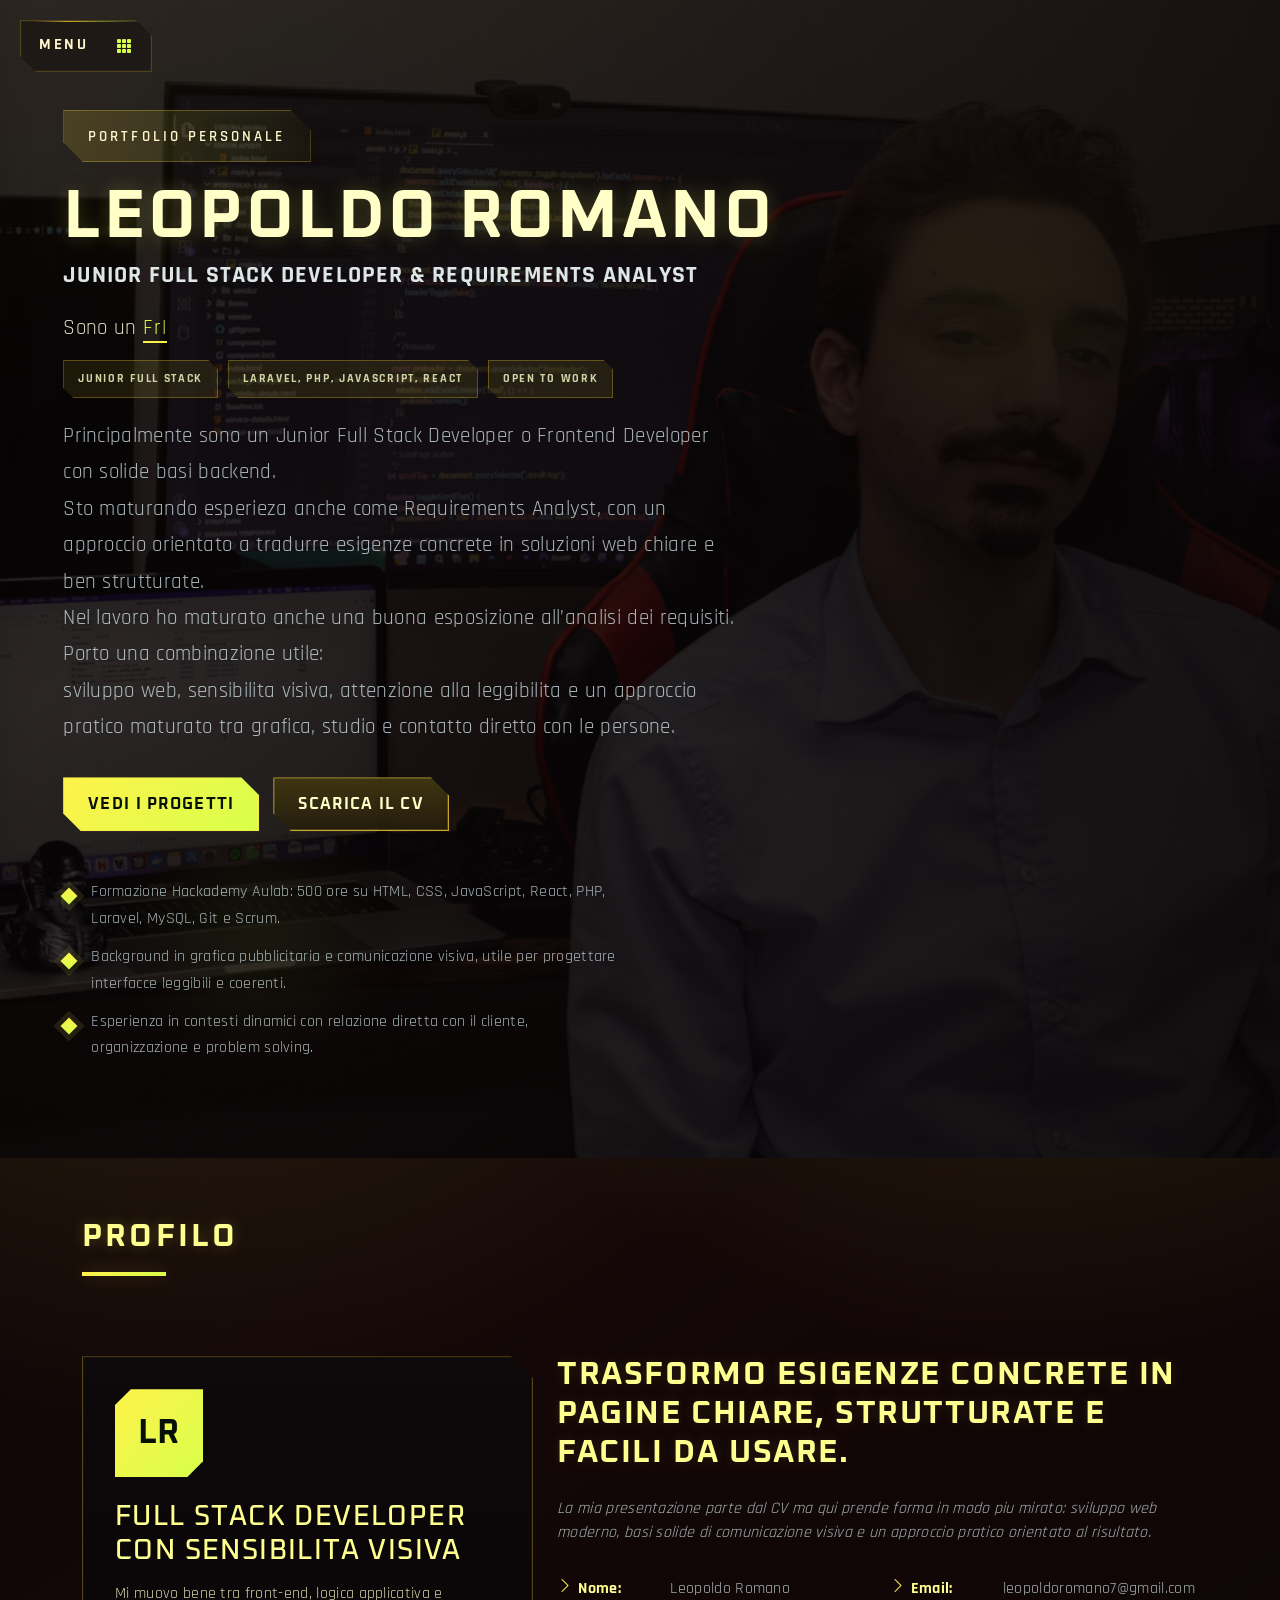
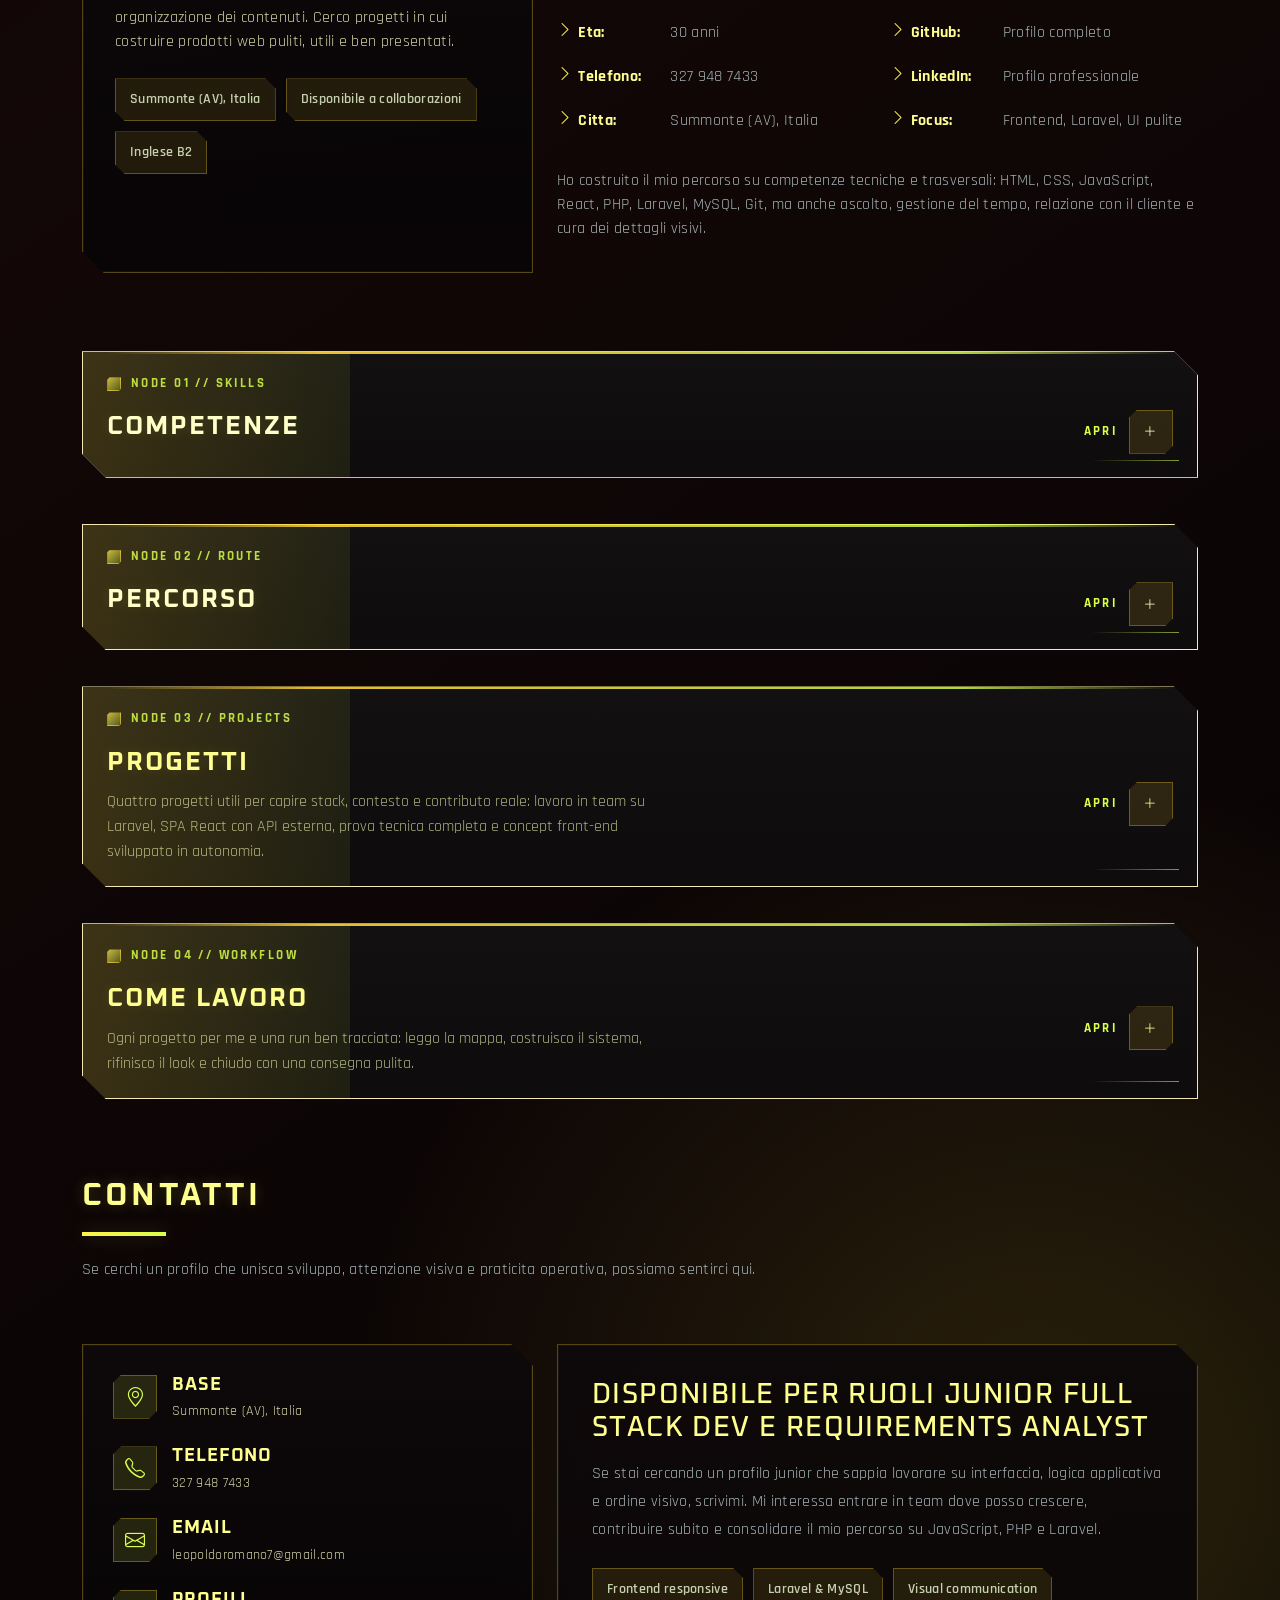
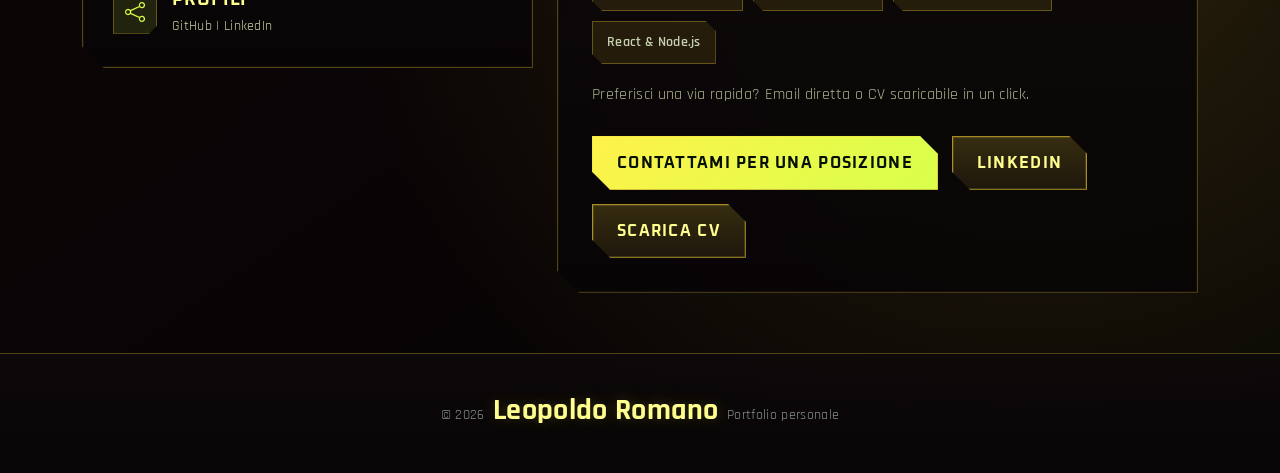
==== commit 101b4340: "Fix: dettagli" ====
--- a/index.html
+++ b/index.html
@@ -943,7 +943,8 @@
             </div>
           </div>
           <aside class="skill-modal-panel project-modal-side-panel">
-            <h4>Cosa mostrare</h4>
+            <h4>Cosa si vede nella demo
+</h4>
             <ul class="skill-modal-points">
               <li>Flusso completo di inserimento annuncio con immagini e dati prodotto.</li>
               <li>Ricerca, filtri e supporto multi-lingua lato utente.</li>
@@ -970,7 +971,8 @@
               </div>
           </div>
           <aside class="skill-modal-panel project-modal-side-panel">
-            <h4>Cosa mostrare</h4>
+            <h4>Cosa si vede nella demo
+</h4>
             <ul class="skill-modal-points">
               <li>Creazione, filtro e gestione delle paste tra pubblico, private e unlisted.</li>
               <li>Login, registrazione e two-factor authentication in un flusso breve ma chiaro.</li>
@@ -999,7 +1001,8 @@
                 </div>
           </div>
           <aside class="skill-modal-panel project-modal-side-panel">
-            <h4>Cosa mostrare</h4>
+            <h4>Cosa si vede nella demo
+</h4>
             <ul class="skill-modal-points">
               <li>Hero, listing e schede prodotto per far vedere subito la gerarchia della UI.</li>
               <li>Dettagli visuali, responsive mobile e variazioni di layout tra sezioni.</li>
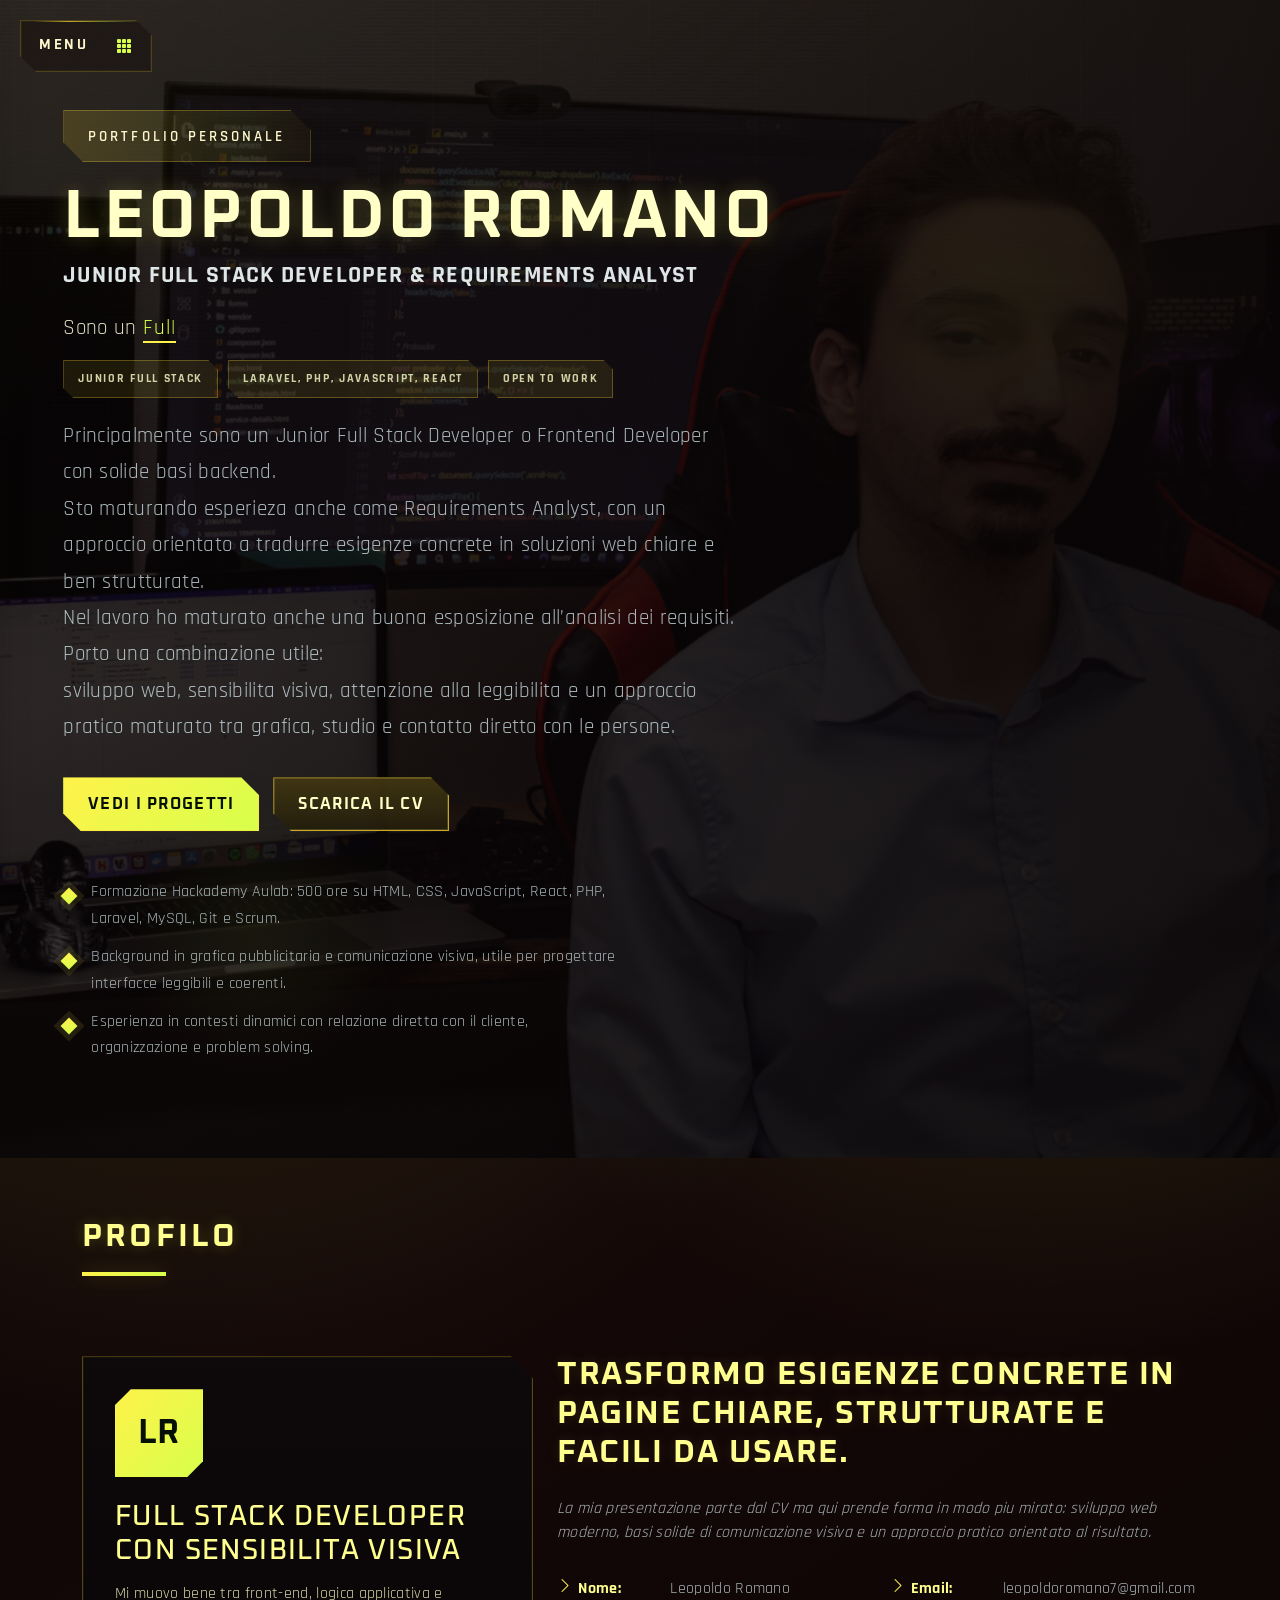
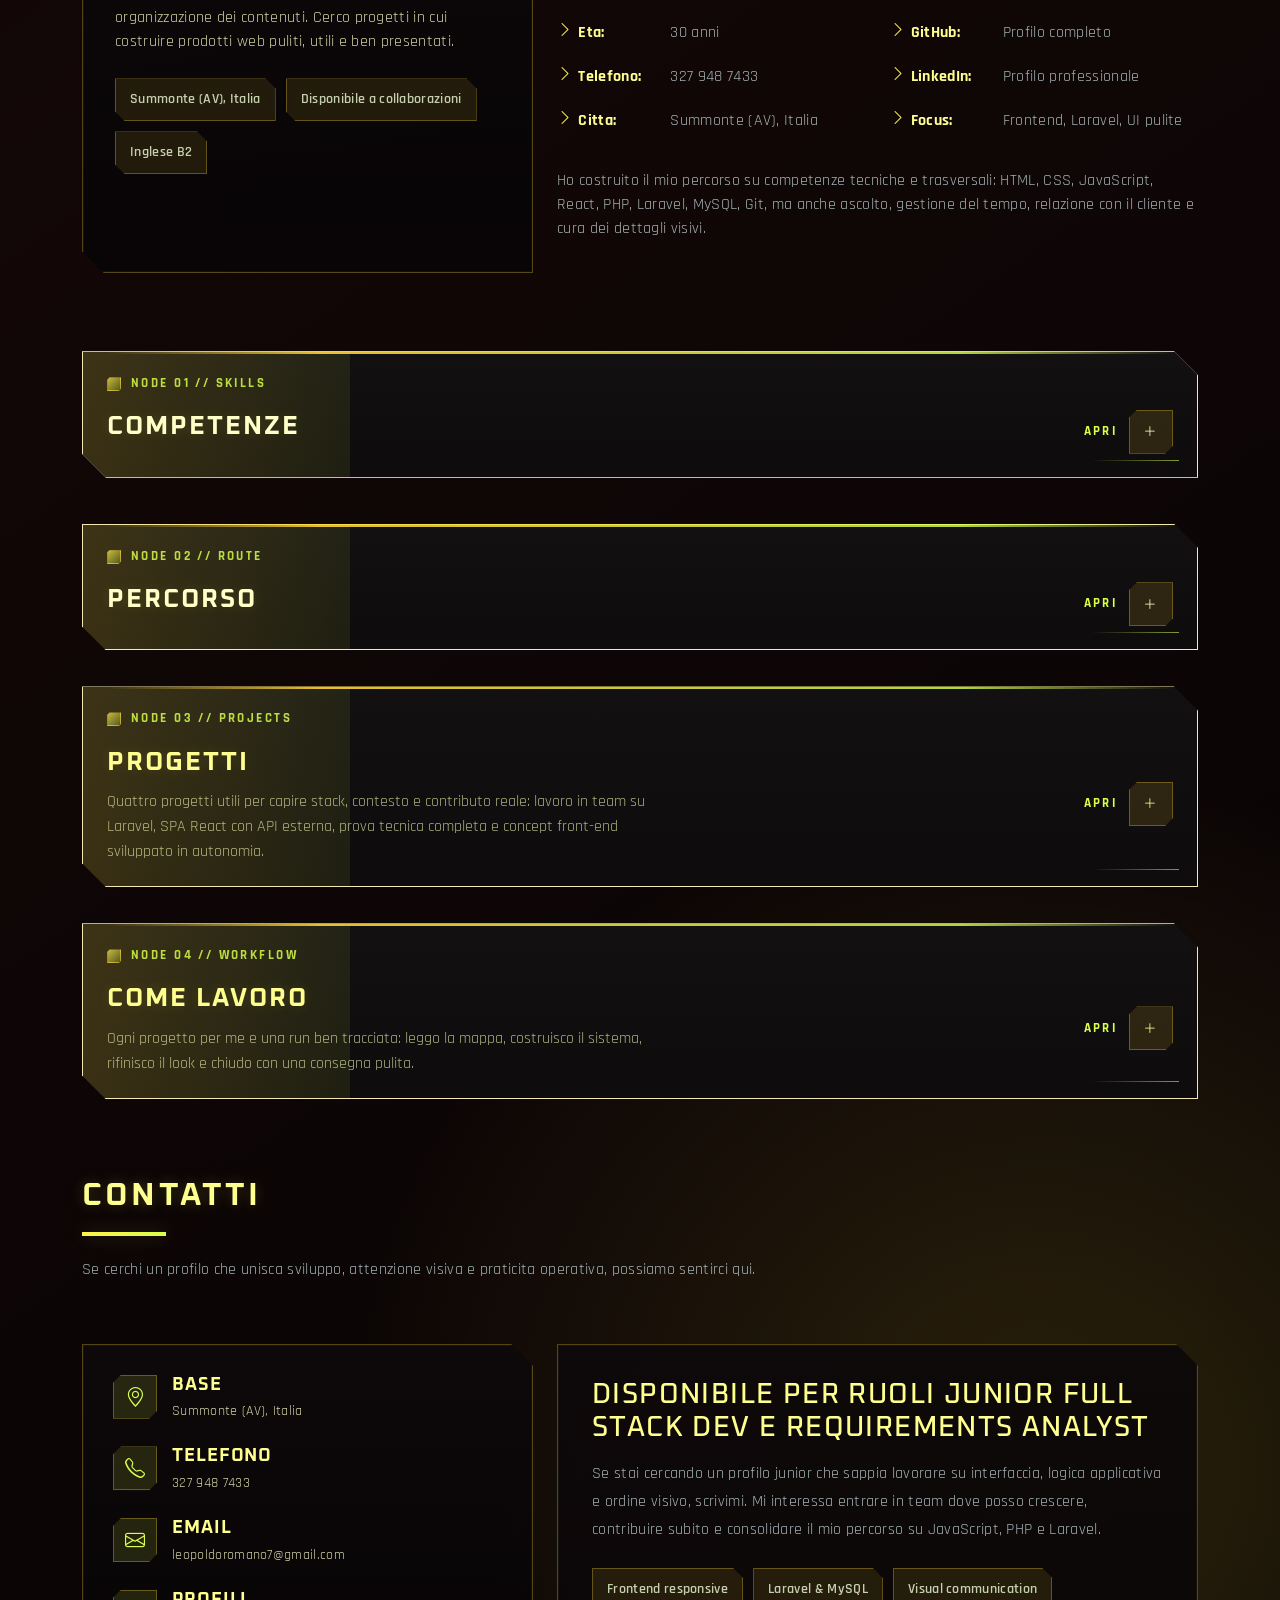
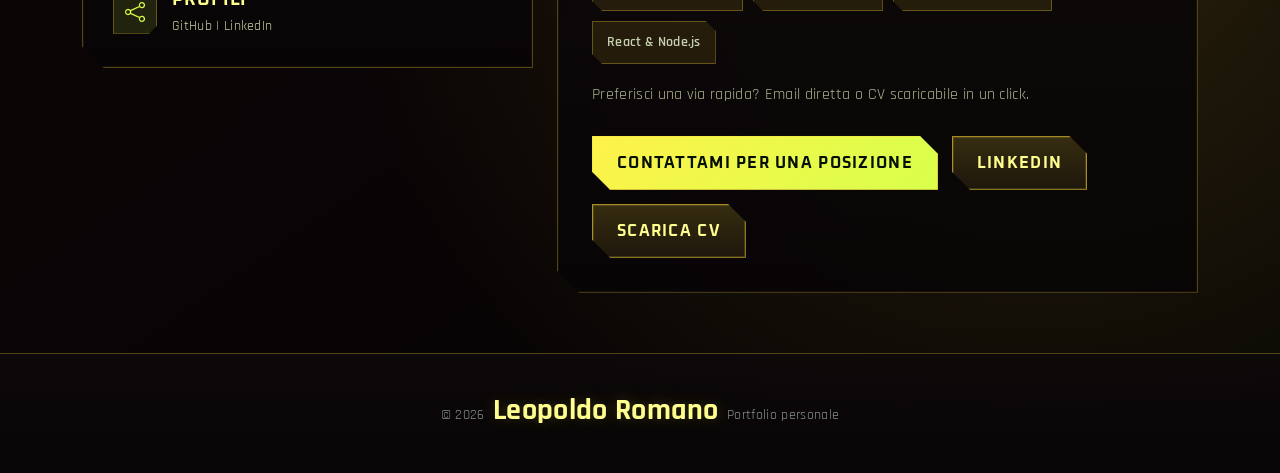
==== commit 1d5ab0ce: "Fix: Aggiurnamento repo" ====
--- a/index.html
+++ b/index.html
@@ -915,7 +915,7 @@
             <ul class="skill-modal-points">
               <li>Navigazione nel catalogo giochi con dati live e flusso di ricerca.</li>
               <li>Autenticazione utente, area profilo, preferiti e recensioni salvate.</li>
-              <li>Esperienza responsive pensata per consultazione e lettura delle schede.</li>
+              <li>Loader di navigazione, componenti riusabili e interfaccia pensata per una consultazione fluida.</li>
             </ul>
             <p class="project-modal-note"> Stack:<code>React // React Router // Tailwind CSS // DaisyUI // Vite</code></p>
           </aside>
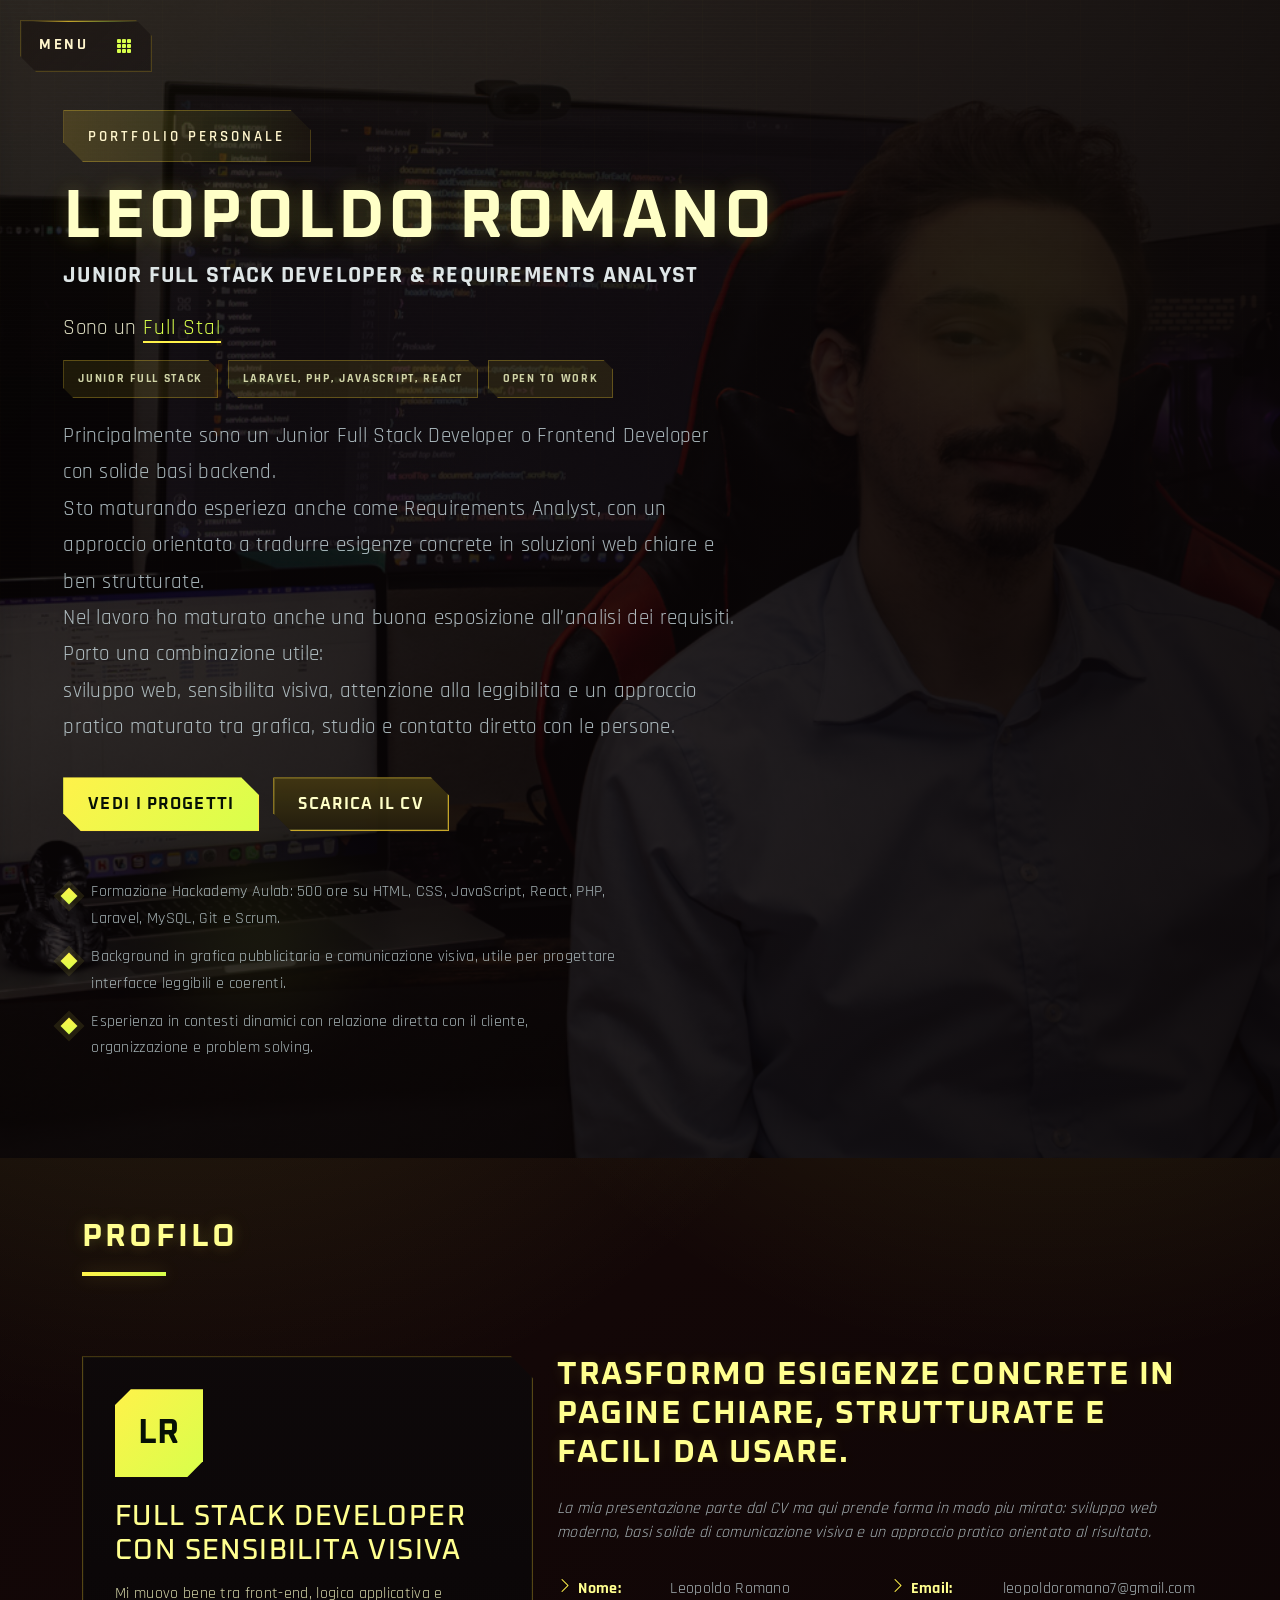
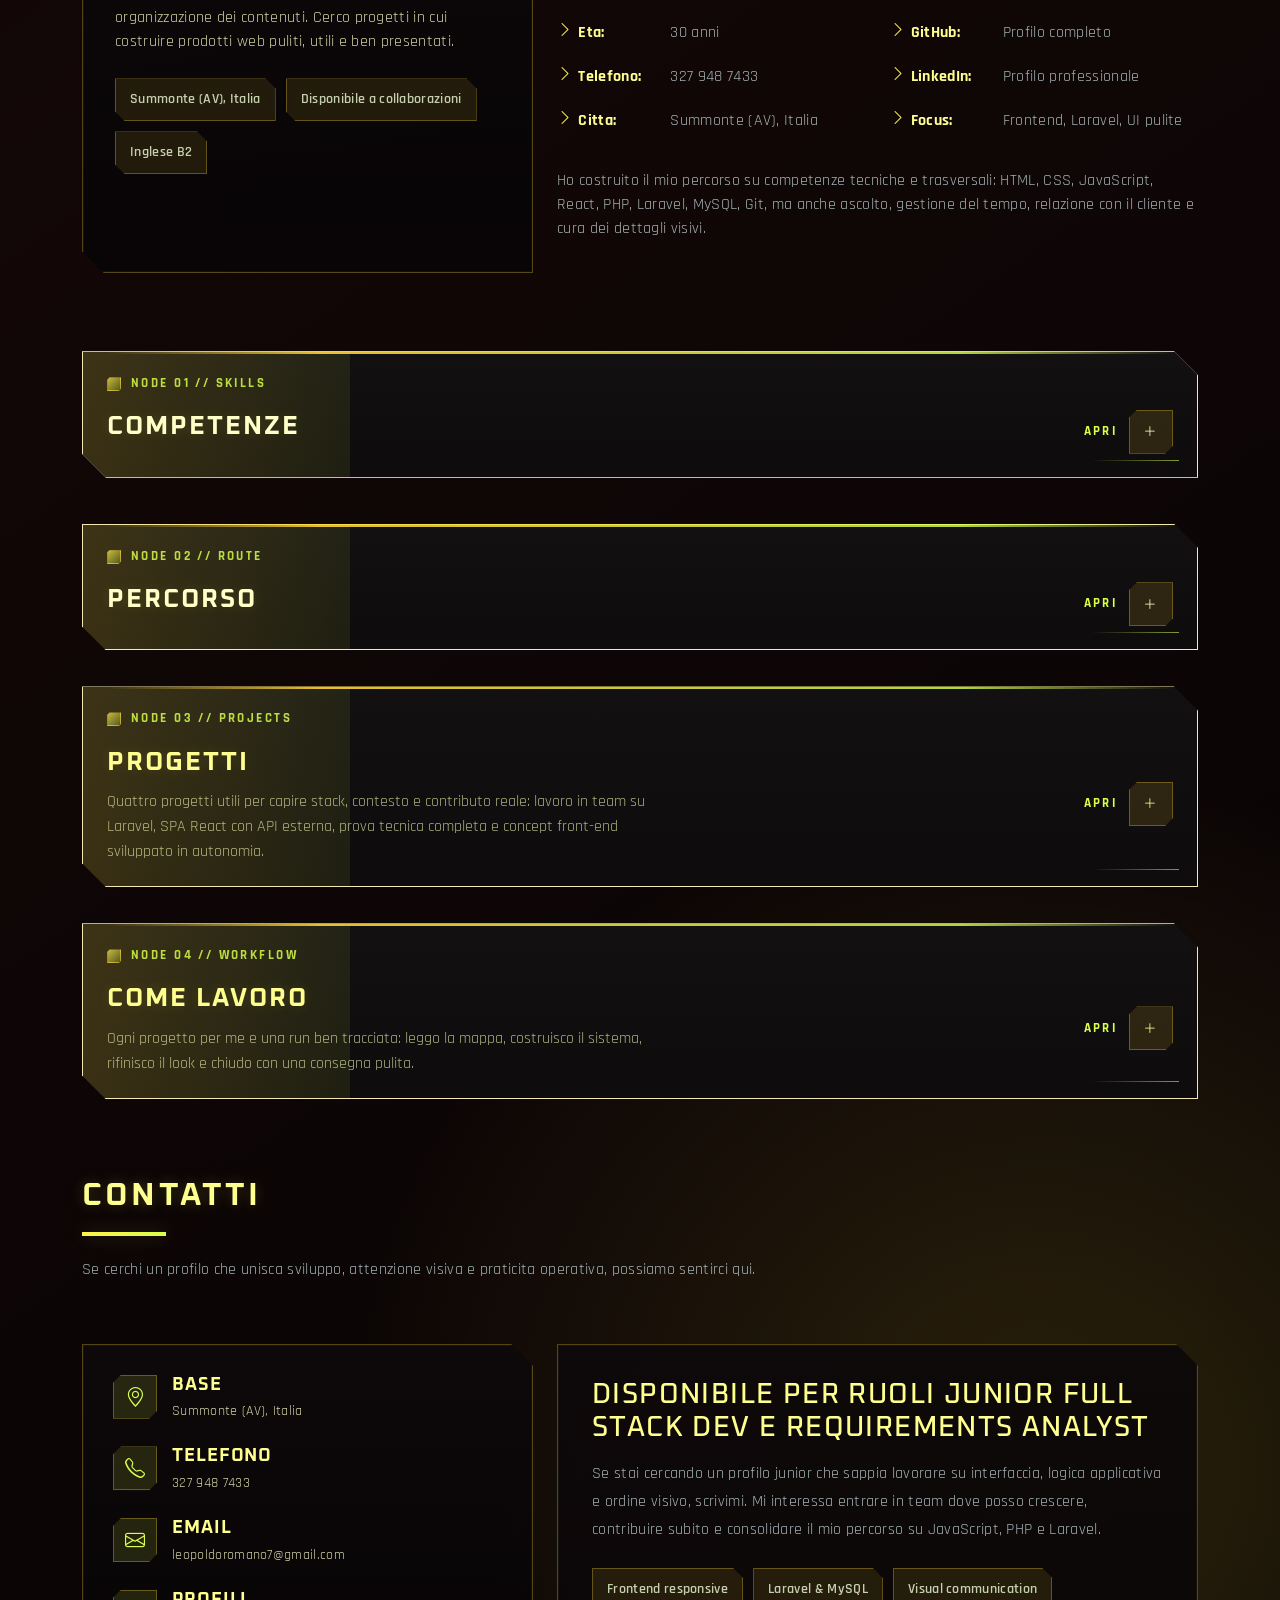
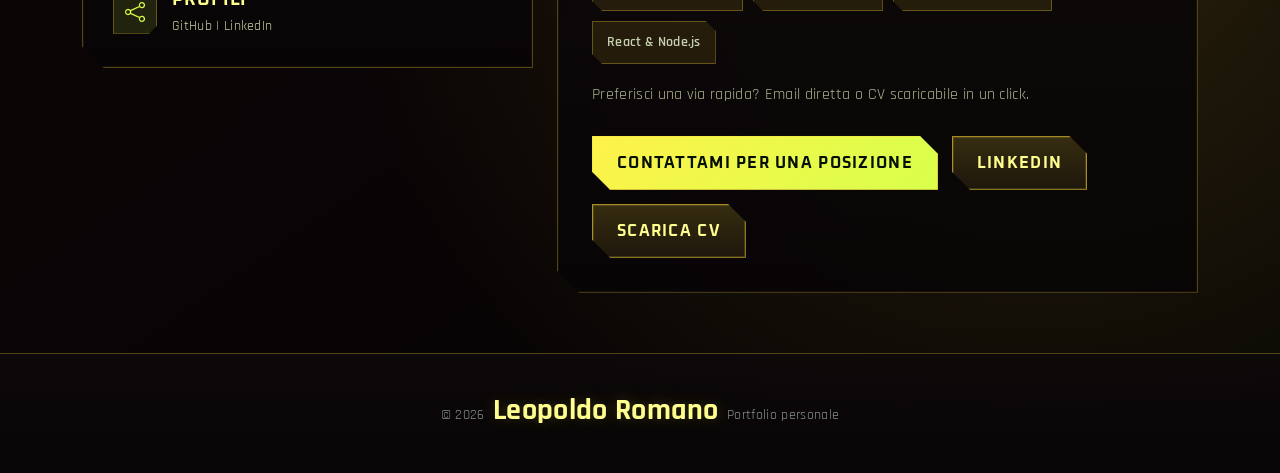
==== commit 7f649361: "implementato link demo live" ====
--- a/index.html
+++ b/index.html
@@ -739,6 +739,10 @@
                 <a class="action-link" href="https://github.com/leopoldoromano7-ops/rehacktor-gaming-hub" target="_blank" rel="noreferrer">
                   <i class="bi bi-github"></i>
                   <span>Apri il repository</span>
+                  <a class="action-link" href="https://rehacktor-gaming-hub.vercel.app" target="_blank" rel="noreferrer">
+                    <i class="bi bi-box-arrow-up-right"></i>
+                    <span>Apri demo live</span>
+                  </a>
                 </a>
               </div>
             </article>
--- a/assets/css/main.css
+++ b/assets/css/main.css
@@ -3358,6 +3358,11 @@
 
 html {
   scrollbar-color: var(--accent-soft-color) #070506;
+  background:
+    radial-gradient(circle at 14% 18%, rgba(255, 244, 92, 0.16), transparent 24%),
+    radial-gradient(circle at 82% 18%, rgba(216, 255, 75, 0.16), transparent 22%),
+    radial-gradient(circle at 82% 84%, rgba(255, 214, 51, 0.14), transparent 22%),
+    linear-gradient(145deg, #070405 0%, #130707 38%, #040304 100%);
 }
 
 body {
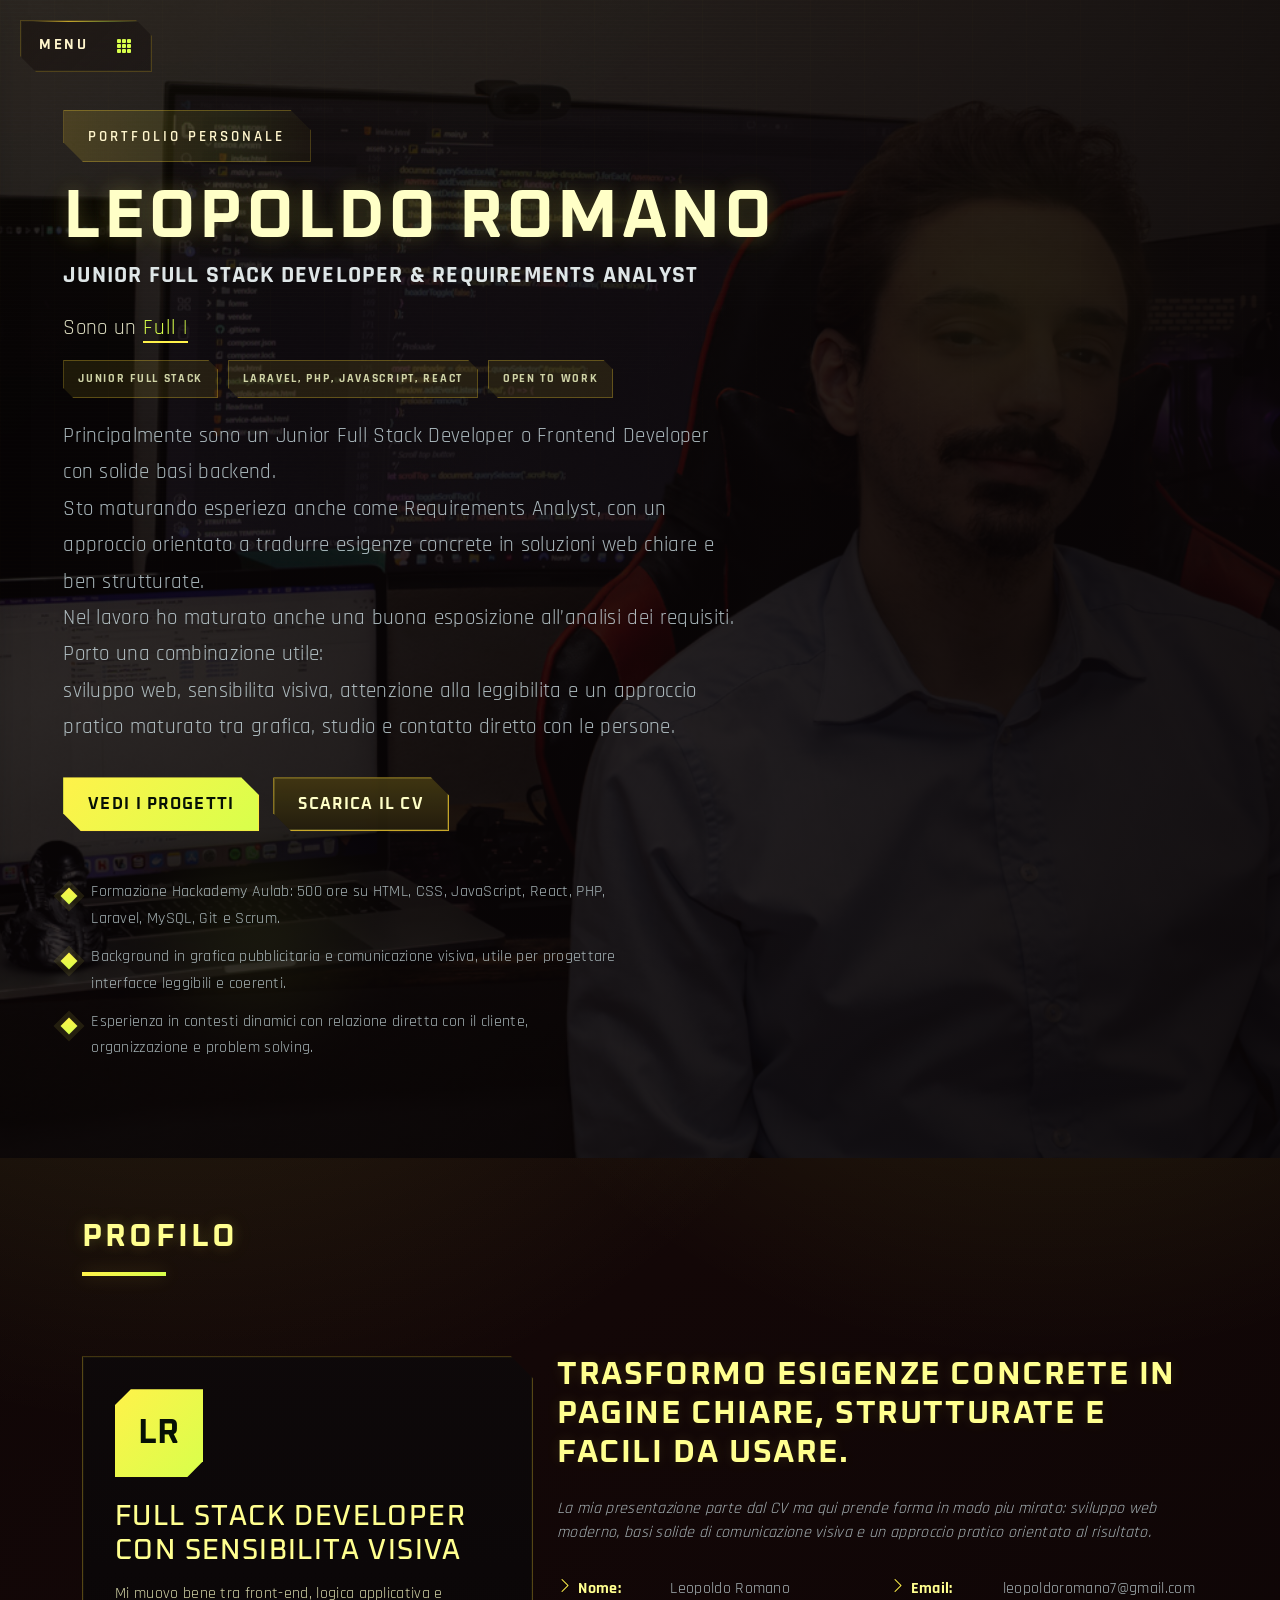
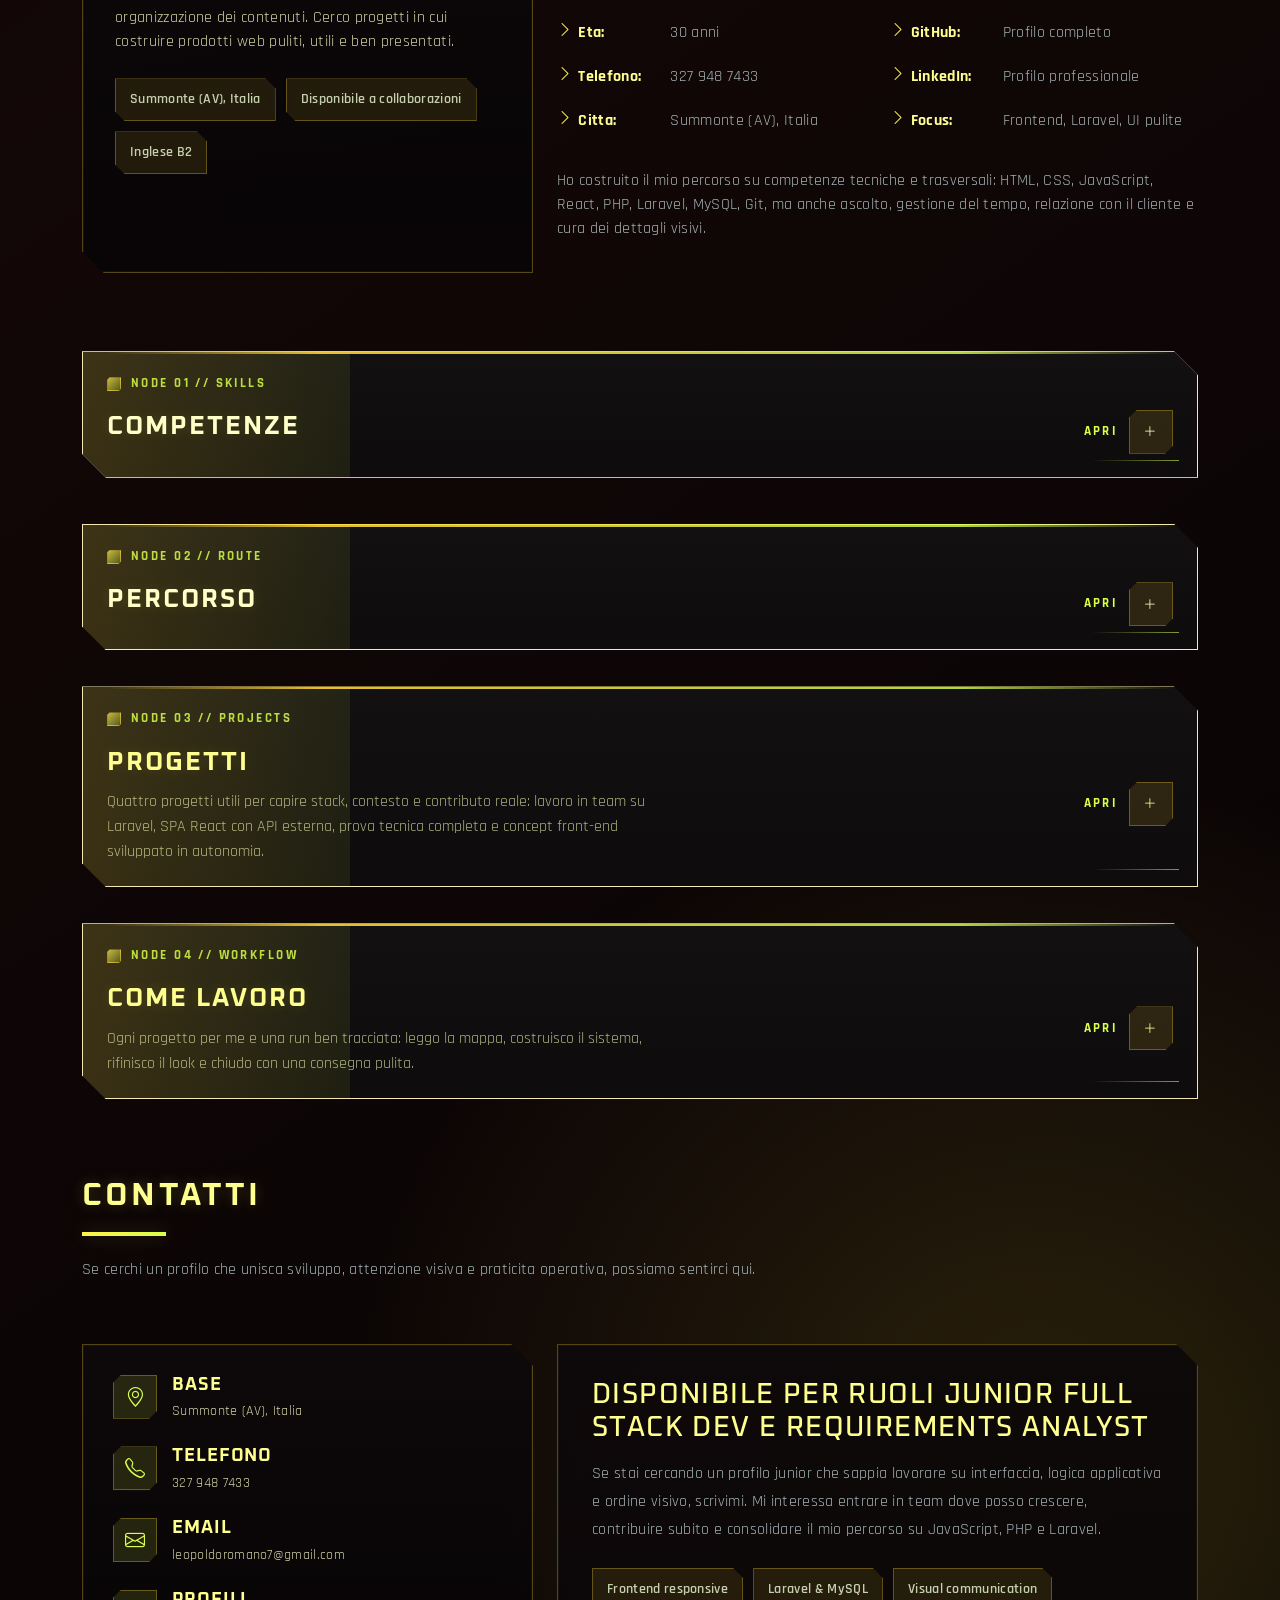
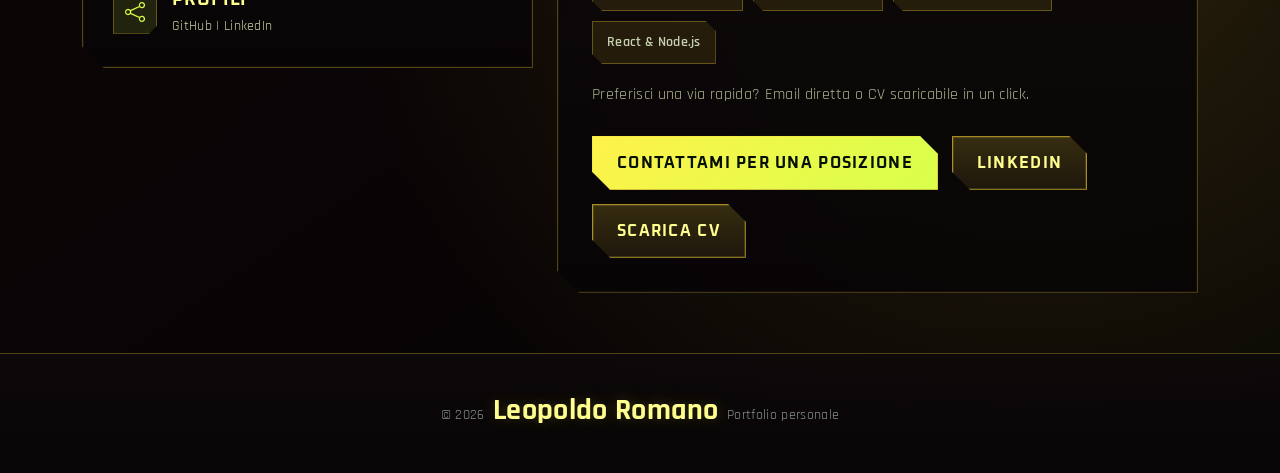
==== commit e0bc371f: "Aggiornato cv" ====
--- a/index.html
+++ b/index.html
@@ -107,7 +107,7 @@
         </p>
         <div class="hero-actions">
           <a href="#portfolio" class="action-btn">Vedi i progetti</a>
-          <a href="assets/docs/leopoldo-romano-cv.pdf" class="action-btn action-btn-outline"
+          <a href="assets/docs/cv_Leopoldo_Romano_.pdf.pdf" class="action-btn action-btn-outline"
             download="Leopoldo-Romano-CV.pdf">Scarica il CV</a>
         </div>
         <ul class="hero-points mt-5">
@@ -1195,7 +1195,7 @@
                 </a>
                 <a href="https://www.linkedin.com/in/leopoldo-romano-wd/" class="action-btn action-btn-outline"
                   target="_blank" rel="noreferrer">LinkedIn</a>
-                <a href="assets/docs/leopoldo-romano-cv.pdf" class="action-btn action-btn-outline"
+                <a href="assets/docs/cv_Leopoldo_Romano_.pdf.pdf" class="action-btn action-btn-outline"
                   download="Leopoldo-Romano-CV.pdf">Scarica CV</a>
               </div>
             </div>
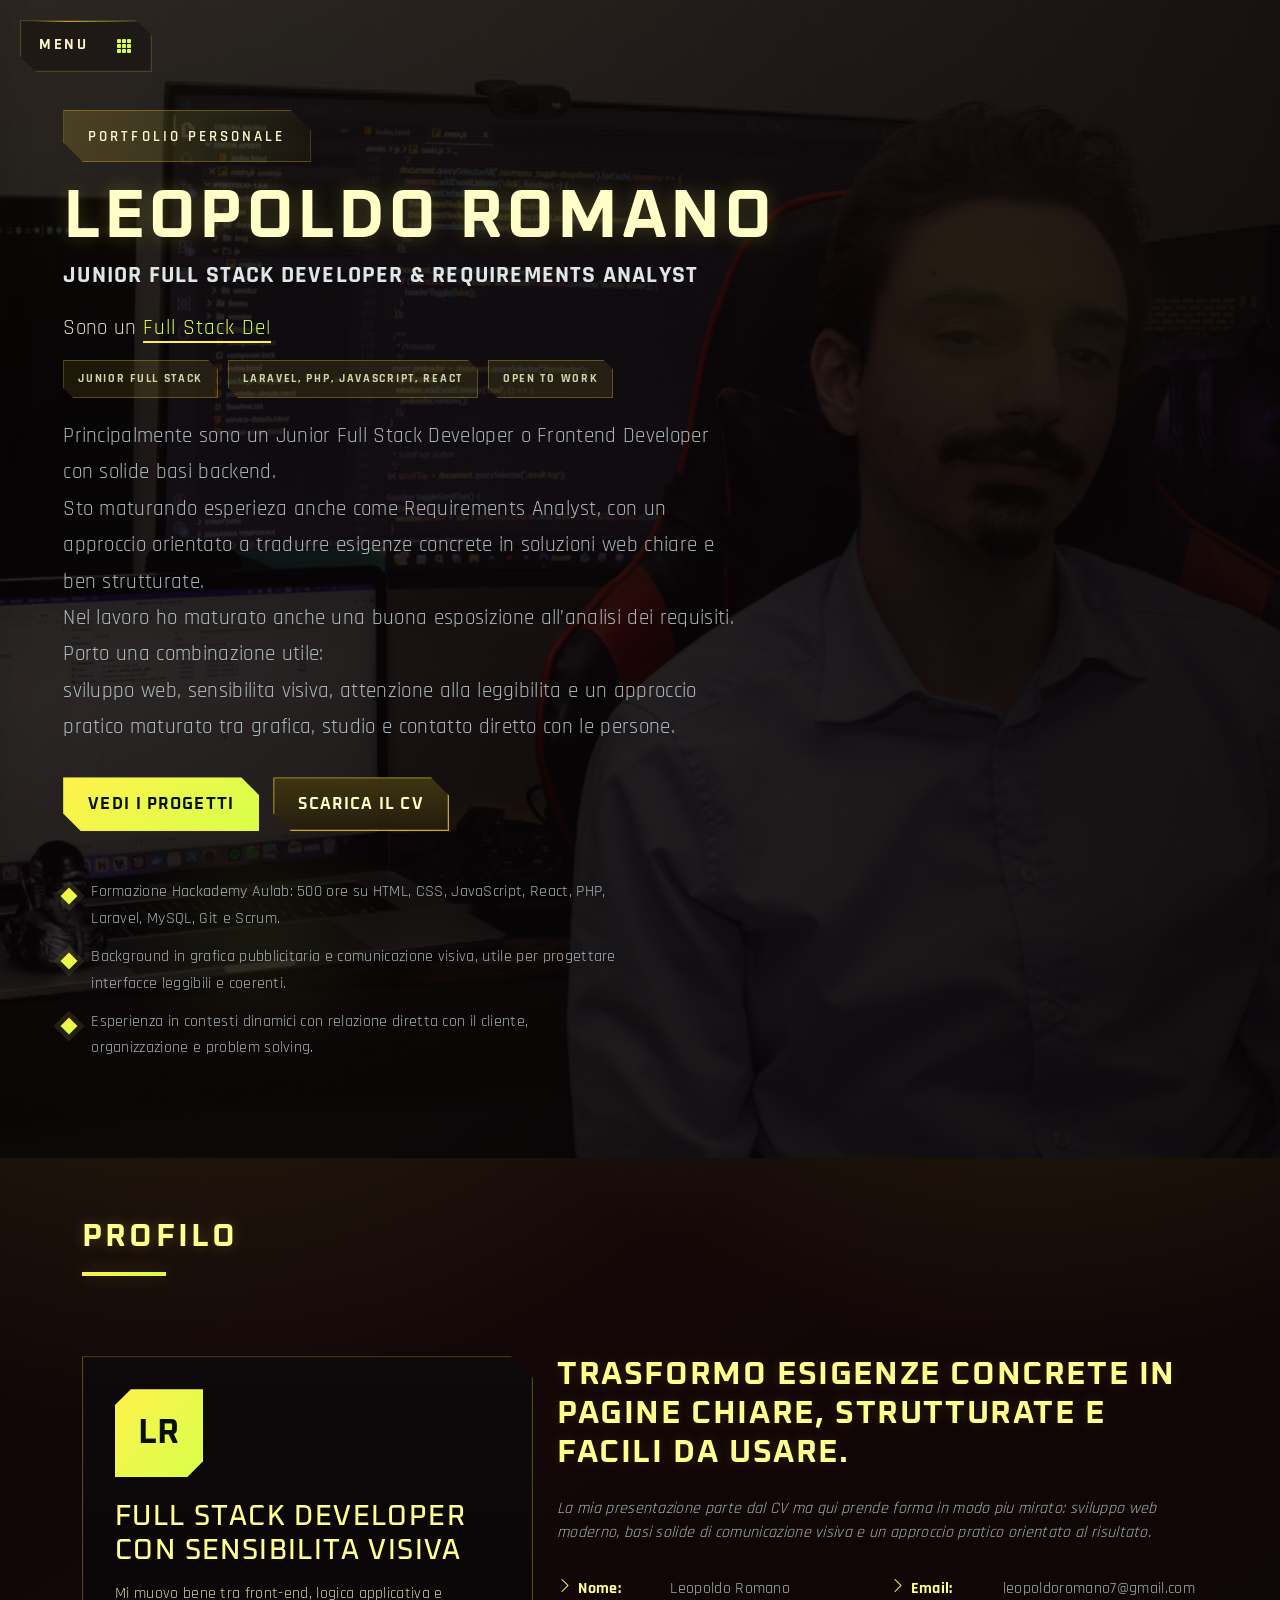
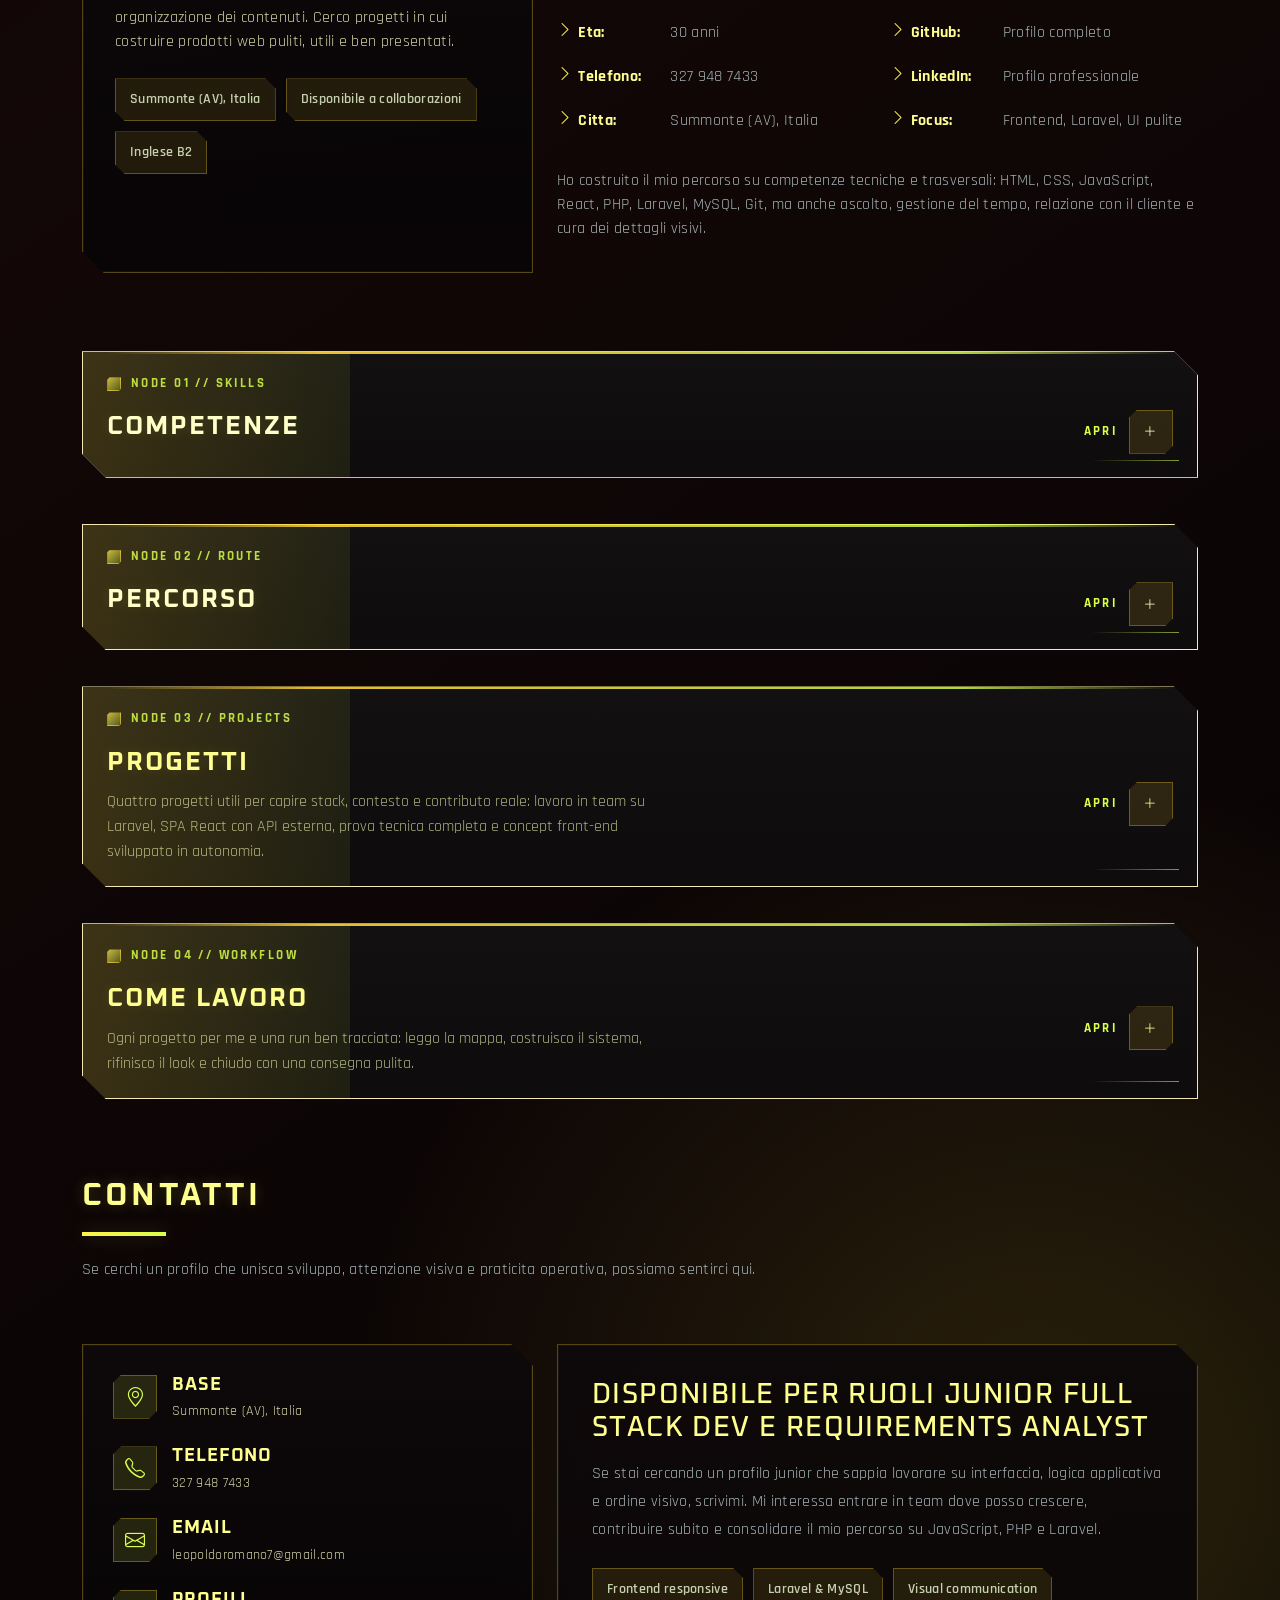
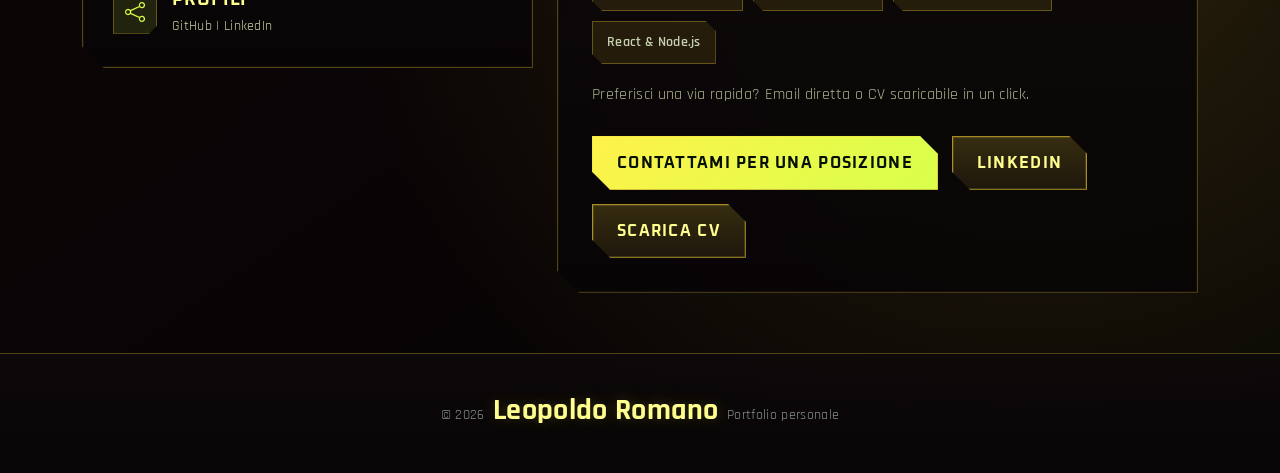
==== commit 3911125a: "Sistemata numerazione path in competenze" ====
--- a/index.html
+++ b/index.html
@@ -228,7 +228,7 @@
 
             <button type="button" class="skill-path-trigger path-tooling"
               data-skill-modal-target="skill-modal-tooling" aria-haspopup="dialog">
-              <span class="skill-path-slot">Path 04</span>
+              <span class="skill-path-slot">Path 05</span>
               <span class="skill-path-name">Tooling</span>
               <span class="skill-path-meta">Git, GitHub, VS Code, Laravel, Eclipse, Spring</span>
               <span class="skill-path-level">Level 04</span>
@@ -244,7 +244,7 @@
 
             <button type="button" class="skill-path-trigger path-soft"
               data-skill-modal-target="skill-modal-soft" aria-haspopup="dialog">
-              <span class="skill-path-slot">Path 05</span>
+              <span class="skill-path-slot">Path 04</span>
               <span class="skill-path-name">Soft Skills</span>
               <span class="skill-path-meta">Problem solving, team, cliente</span>
               <span class="skill-path-level">Level 05</span>
